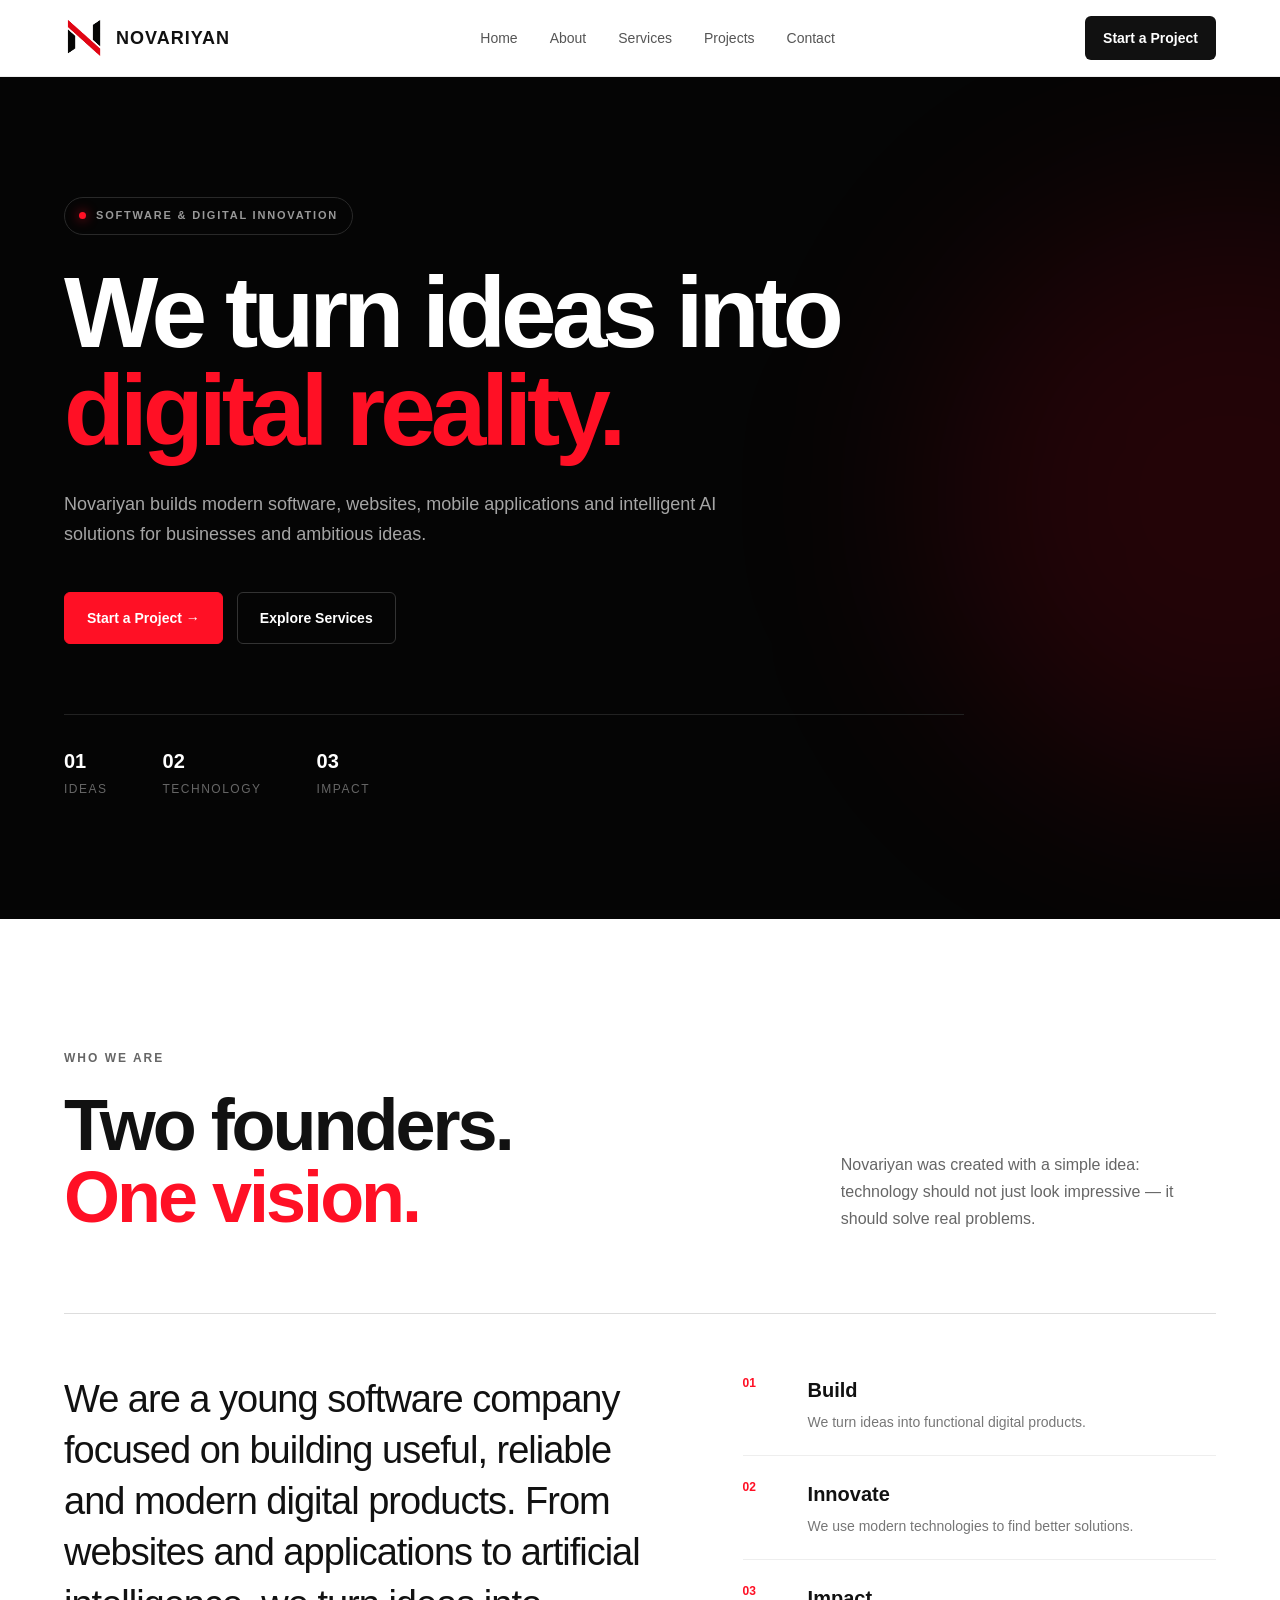
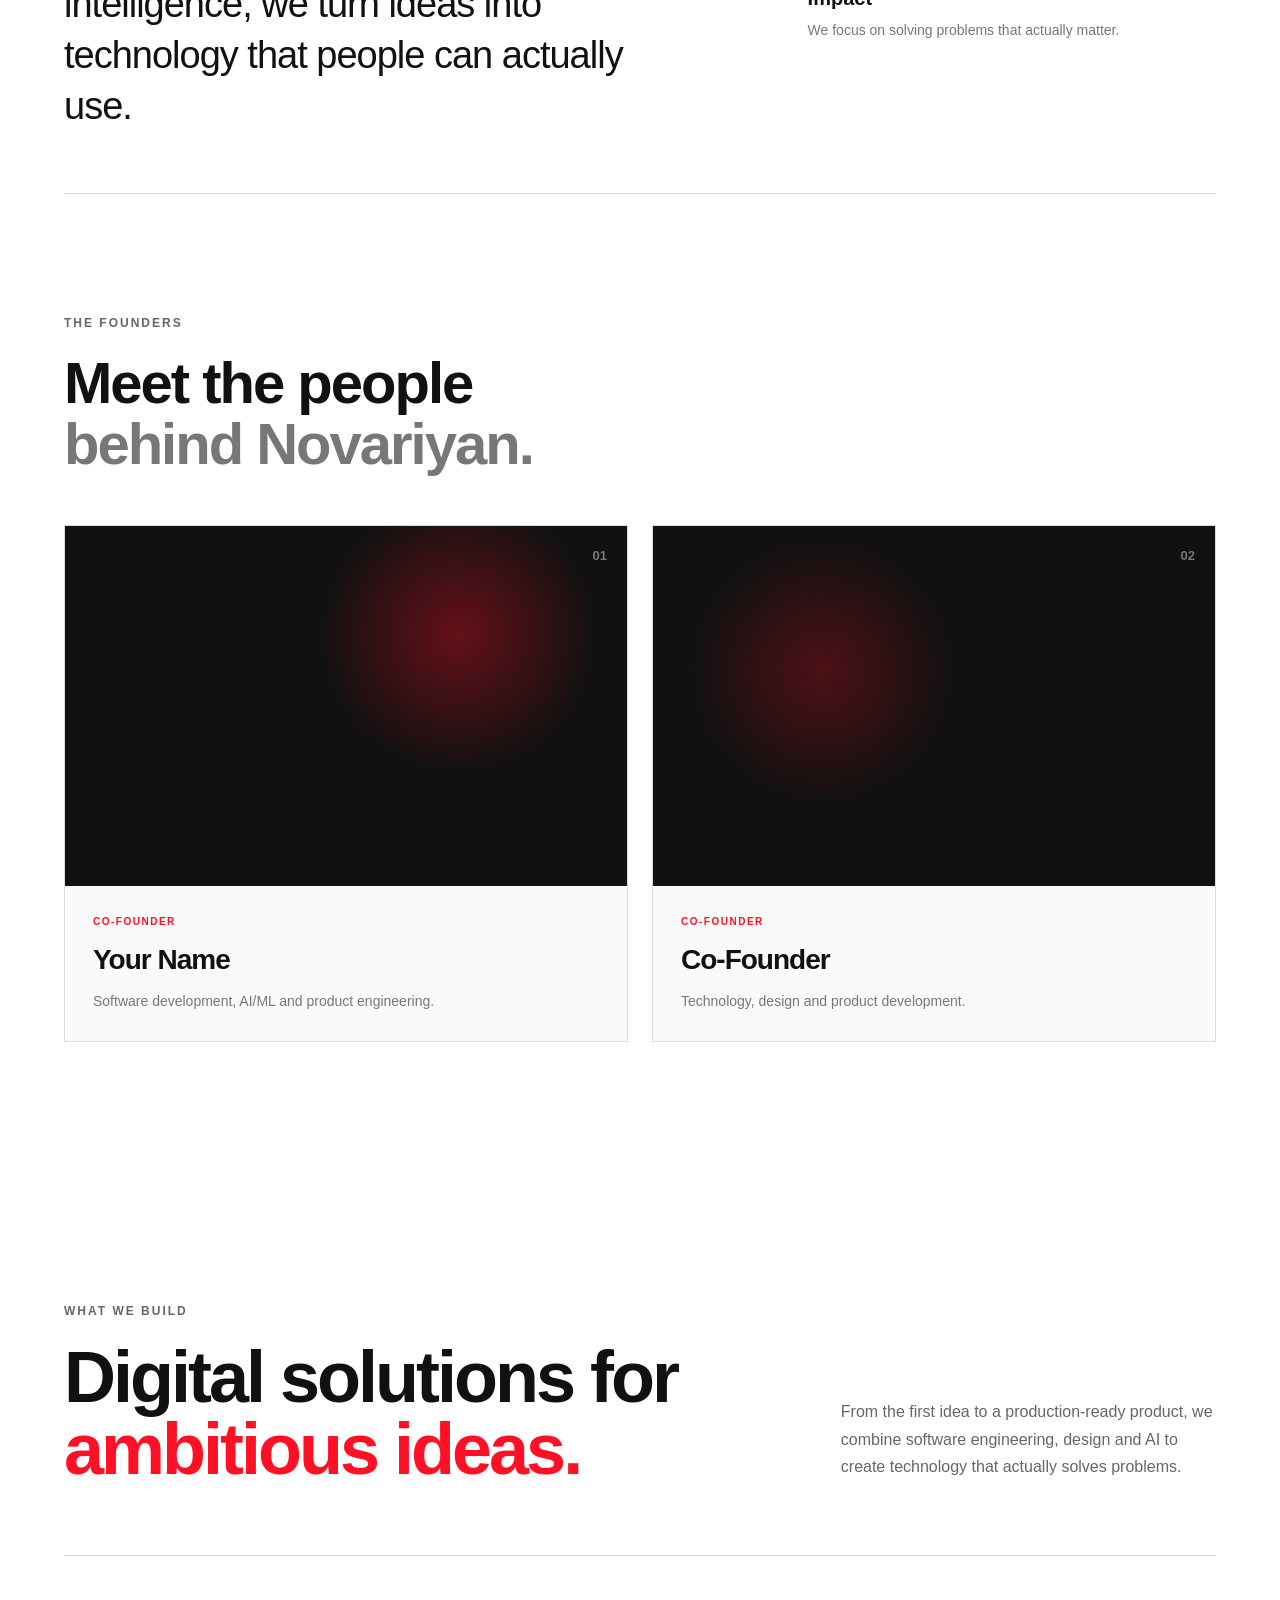
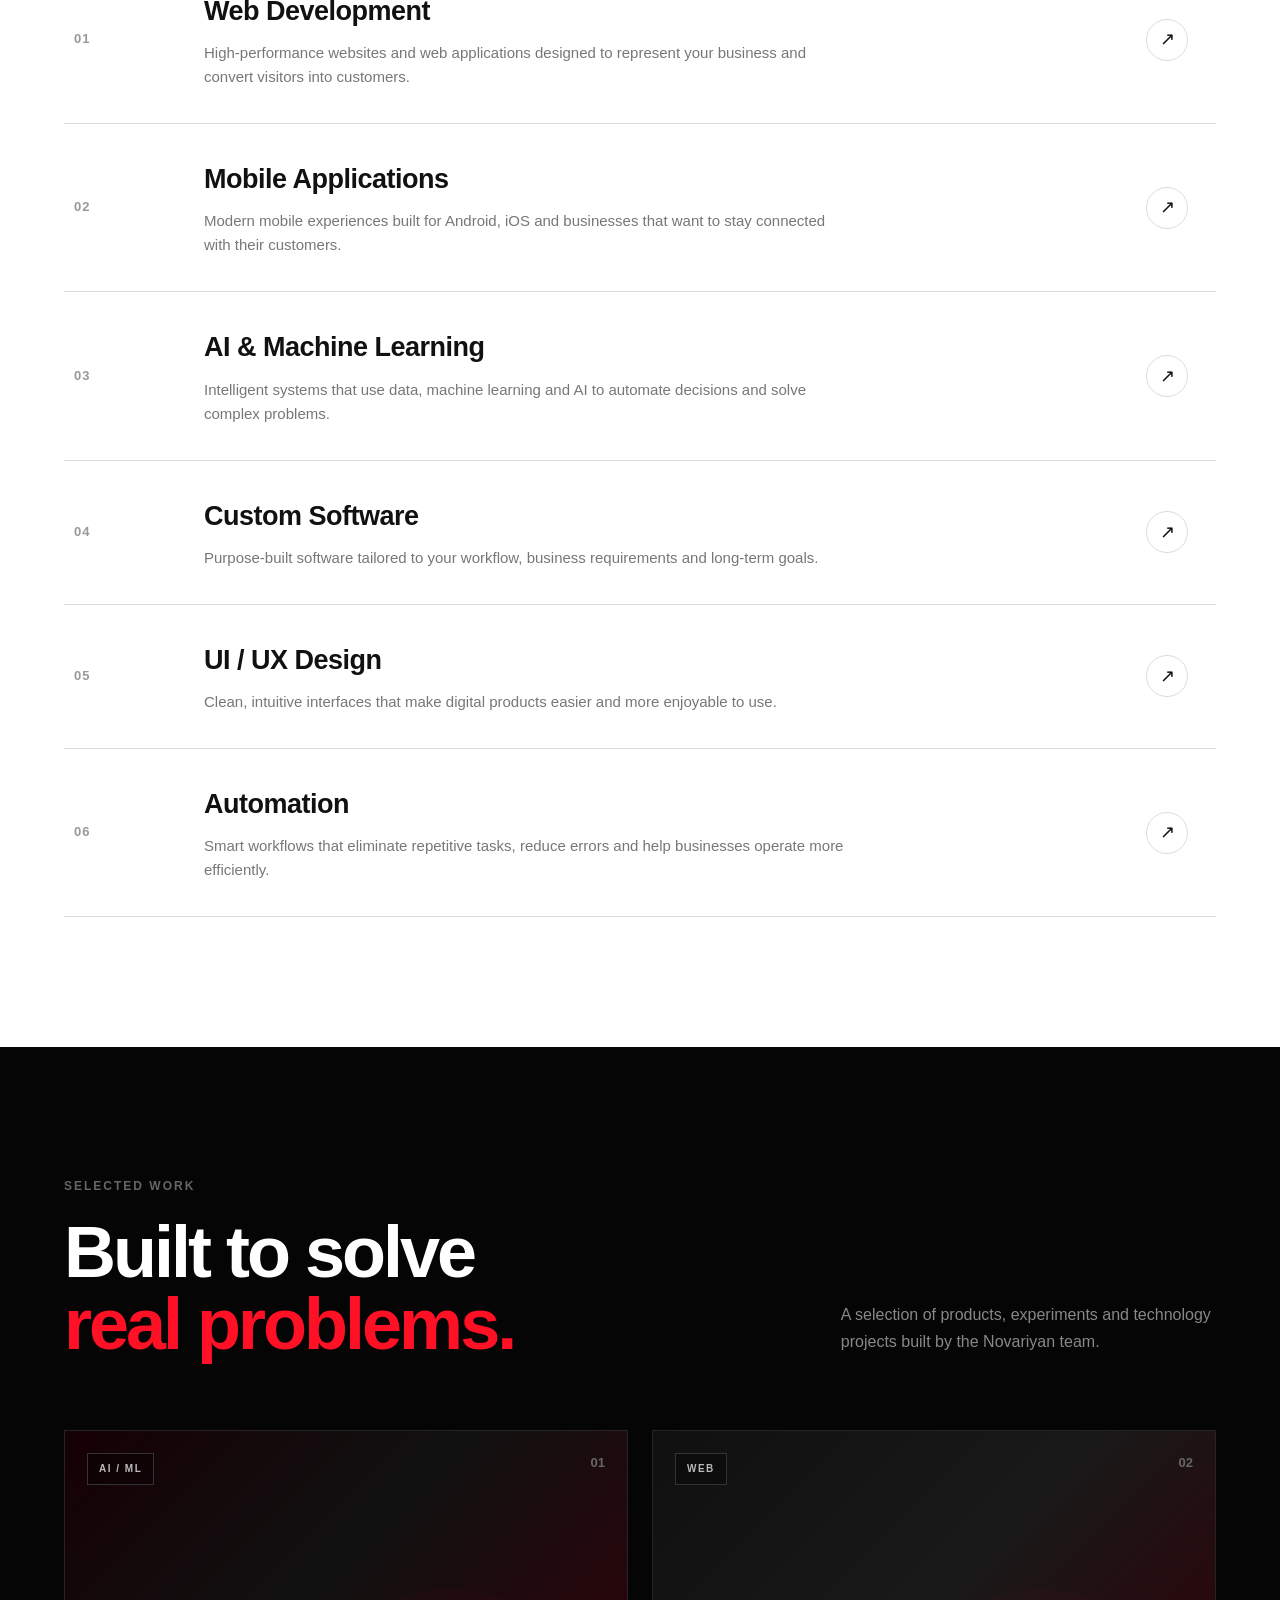
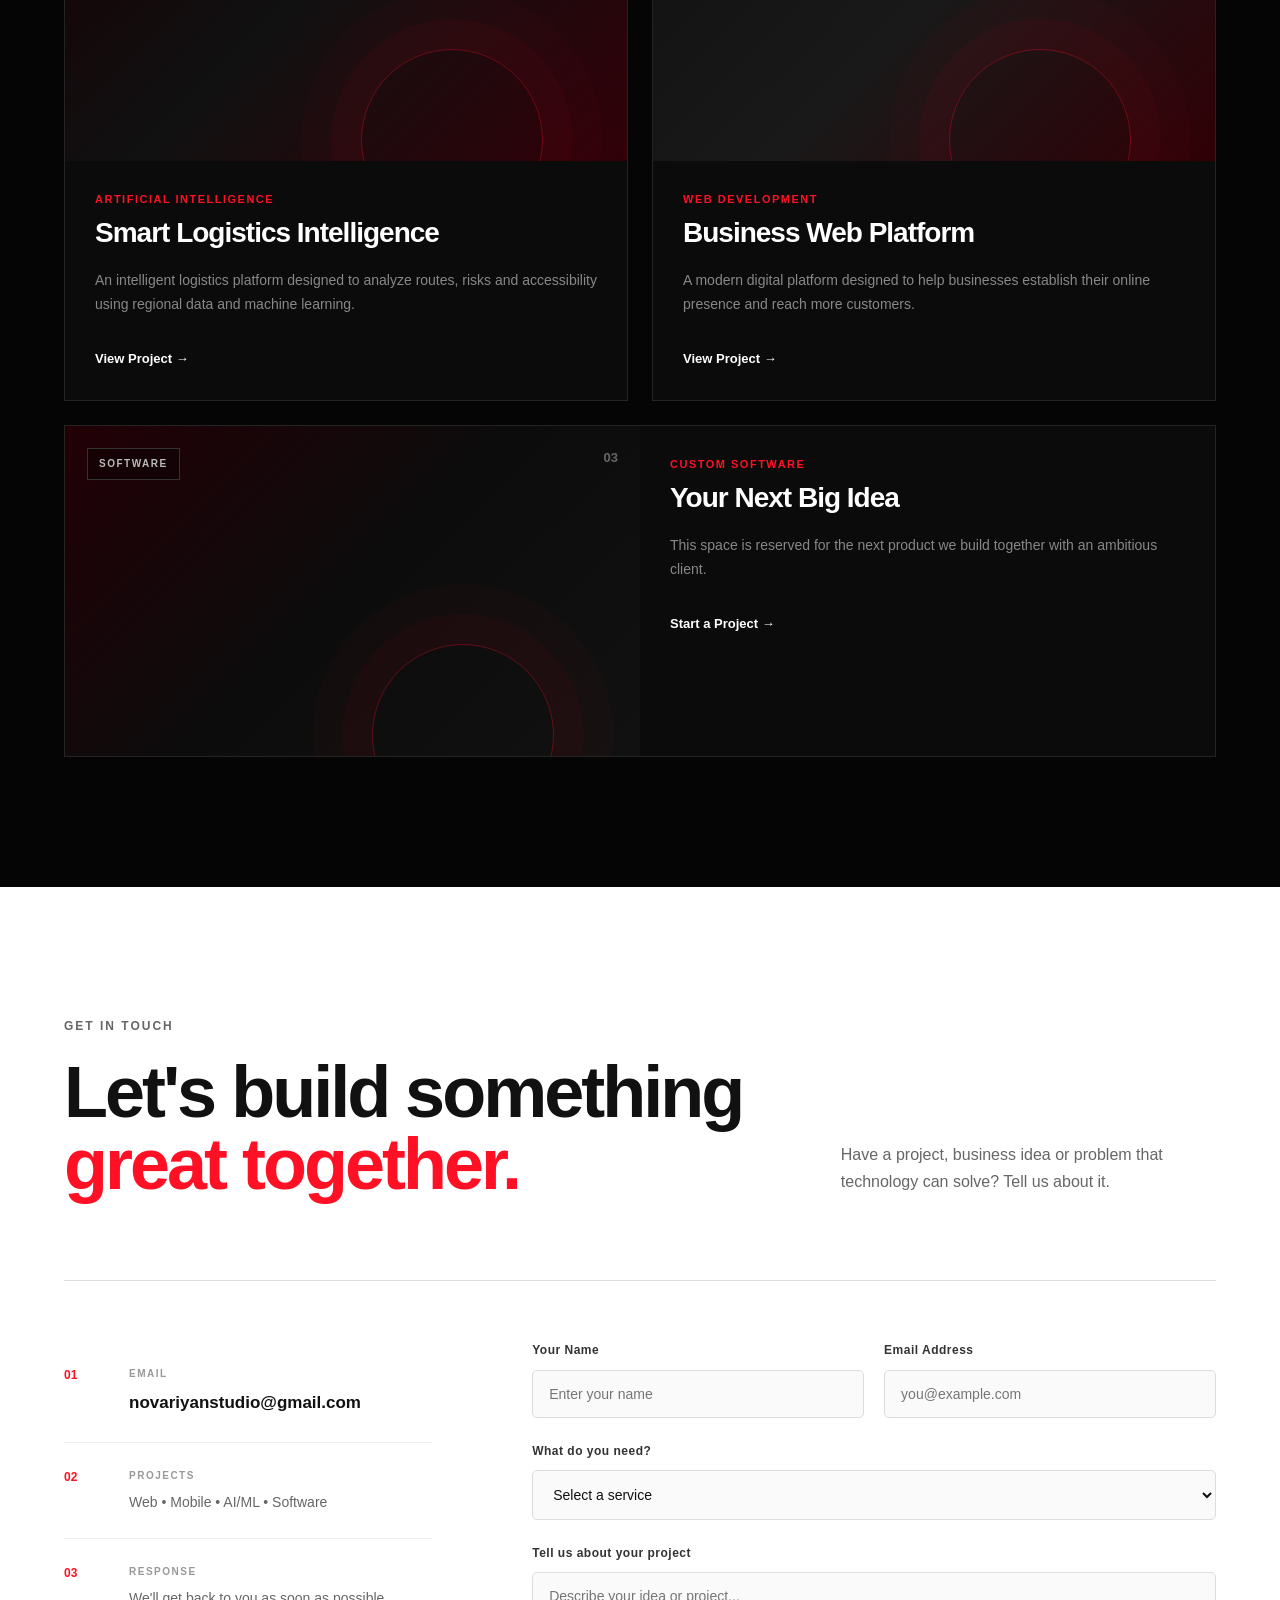
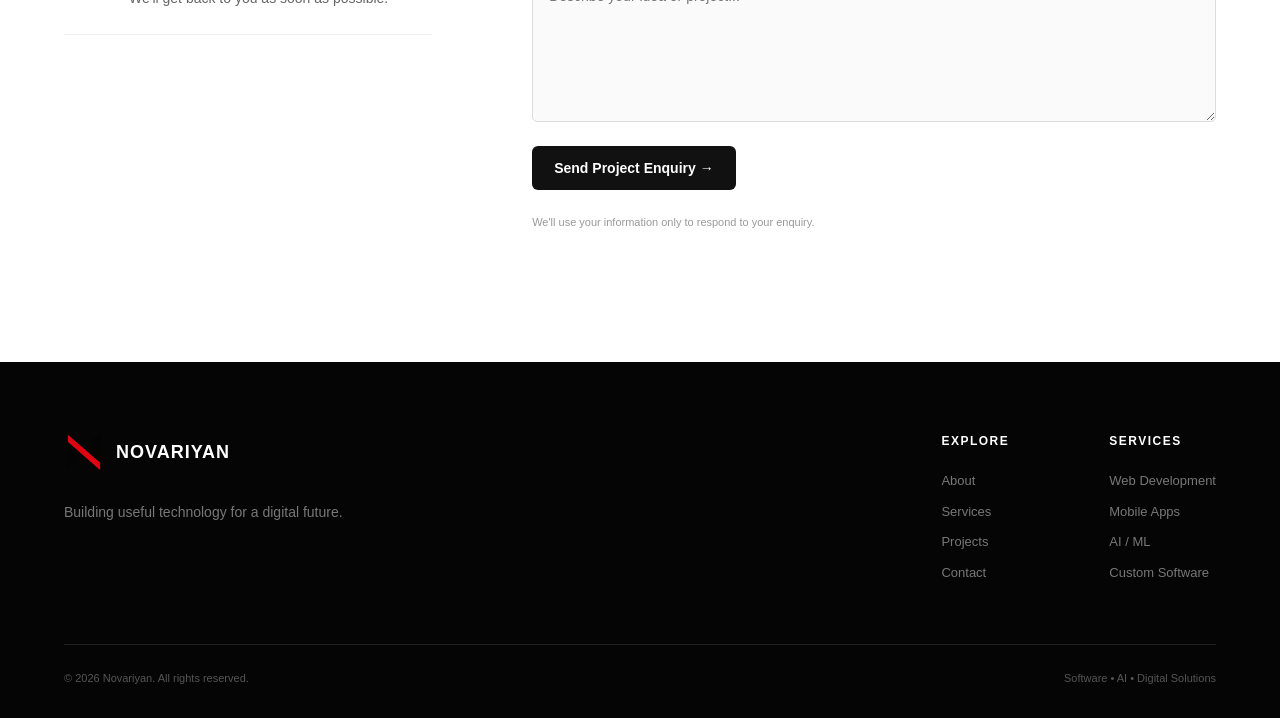
==== index.html @ c8a19efa "Initial Novariyan website" ====
<!DOCTYPE html>
<html lang="en">

<head>


    <meta charset="UTF-8">

    <meta
        name="viewport"
        content="width=device-width, initial-scale=1.0"
    >

    <title>
        Novariyan — Software, AI & Digital Solutions
    </title>

    <meta
        name="description"
        content="Novariyan builds modern websites, mobile applications, custom software and AI-powered solutions for businesses and ambitious ideas."
    >

    <meta
        name="keywords"
        content="Novariyan, software company, web development, mobile app development, AI, machine learning, custom software, digital solutions"
    >

    <meta
        name="author"
        content="Novariyan"
    >

    <meta
        name="robots"
        content="index, follow"
    >


    <!-- Theme -->

    <meta
        name="theme-color"
        content="#050505"
    >


    <!-- Favicon -->

    <link
        rel="icon"
        type="image/png"
        href="assets/images/favicon.png"
    >

    <link
        rel="apple-touch-icon"
        href="assets/images/favicon.png"
    >


    <!-- Open Graph / Social Sharing -->

    <meta
        property="og:type"
        content="website"
    >

    <meta
        property="og:title"
        content="Novariyan — Software, AI & Digital Solutions"
    >

    <meta
        property="og:description"
        content="We turn ideas into digital reality. Web, mobile, AI/ML and custom software solutions."
    >

    <meta
        property="og:image"
        content="assets/images/favicon.png"
    >


    <!-- Stylesheet -->

    <link
        rel="stylesheet"
        href="css/style.css"
    >

</head>



<body>

    <!-- ========================================
         NAVBAR
    ======================================== -->

    <header class="navbar">

        <div class="container navbar-container">

            <!-- Logo -->

            <a href="#home" class="logo">

                <img
                    src="assets/images/favicon.png"
                    alt="Novariyan Logo"
                >

                <span class="logo-text">
                    NOVARIYAN
                </span>

            </a>


            <!-- Desktop Navigation -->

            <nav class="nav-menu">

                <a href="#home">Home</a>

                <a href="#about">About</a>

                <a href="#services">Services</a>

                <a href="#projects">Projects</a>

                <a href="#contact">Contact</a>

            </nav>


            <!-- Desktop CTA -->

            <a
                href="#contact"
                class="nav-button"
            >
                Start a Project
            </a>


            <!-- Mobile Menu Button -->

            <button
                class="menu-toggle"
                id="menuToggle"
                type="button"
                aria-label="Open navigation menu"
                aria-expanded="false"
                aria-controls="mobileMenu"
            >

                <span></span>
                <span></span>
                <span></span>

            </button>

        </div>


        <!-- Mobile Navigation -->

        <div
            class="mobile-menu"
            id="mobileMenu"
        >

            <a href="#home">Home</a>

            <a href="#about">About</a>

            <a href="#services">Services</a>

            <a href="#projects">Projects</a>

            <a href="#contact">Contact</a>

        </div>

    </header>



    <!-- ========================================
         HERO
    ======================================== -->

    <section
        id="home"
        class="hero"
    >

        <div class="hero-glow"></div>


        <div class="container hero-container">

            <div class="hero-content">


                <!-- Badge -->

                <div class="hero-badge">

                    <span></span>

                    SOFTWARE & DIGITAL INNOVATION

                </div>


                <!-- Heading -->

                <h1>

                    We turn ideas into

                    <span>
                        digital reality.
                    </span>

                </h1>


                <!-- Description -->

                <p class="hero-description">

                    Novariyan builds modern software, websites,
                    mobile applications and intelligent AI solutions
                    for businesses and ambitious ideas.

                </p>


                <!-- Buttons -->

                <div class="hero-buttons">

                    <a
                        href="#contact"
                        class="button button-primary"
                    >
                        Start a Project →
                    </a>


                    <a
                        href="#services"
                        class="button button-secondary"
                    >
                        Explore Services
                    </a>

                </div>


                <!-- Stats -->

                <div class="hero-stats">

                    <div class="hero-stat">

                        <strong>01</strong>

                        <span>Ideas</span>

                    </div>


                    <div class="hero-stat">

                        <strong>02</strong>

                        <span>Technology</span>

                    </div>


                    <div class="hero-stat">

                        <strong>03</strong>

                        <span>Impact</span>

                    </div>

                </div>

            </div>

        </div>

    </section>



    <!-- ========================================
         ABOUT
    ======================================== -->

    <section
        id="about"
        class="about-section"
    >

        <div class="container">


            <!-- About Header -->

            <div class="about-header">

                <div>

                    <p class="section-label">
                        WHO WE ARE
                    </p>

                    <h2>

                        Two founders.

                        <span>
                            One vision.
                        </span>

                    </h2>

                </div>


                <p class="about-intro">

                    Novariyan was created with a simple idea:
                    technology should not just look impressive —
                    it should solve real problems.

                </p>

            </div>



            <!-- About Main -->

            <div class="about-main">


                <div class="about-statement">

                    <p>

                        We are a young software company focused
                        on building useful, reliable and modern
                        digital products.

                        From websites and applications to artificial
                        intelligence, we turn ideas into technology
                        that people can actually use.

                    </p>

                </div>



                <!-- Values -->

                <div class="about-values">


                    <div class="value">

                        <span>01</span>

                        <div>

                            <h3>
                                Build
                            </h3>

                            <p>
                                We turn ideas into functional
                                digital products.
                            </p>

                        </div>

                    </div>


                    <div class="value">

                        <span>02</span>

                        <div>

                            <h3>
                                Innovate
                            </h3>

                            <p>
                                We use modern technologies to find
                                better solutions.
                            </p>

                        </div>

                    </div>


                    <div class="value">

                        <span>03</span>

                        <div>

                            <h3>
                                Impact
                            </h3>

                            <p>
                                We focus on solving problems that
                                actually matter.
                            </p>

                        </div>

                    </div>

                </div>

            </div>



            <!-- Founders -->

            <div class="founders">

                <div class="founders-heading">

                    <p class="section-label">
                        THE FOUNDERS
                    </p>

                    <h3>

                        Meet the people

                        <span>
                            behind Novariyan.
                        </span>

                    </h3>

                </div>



                <div class="founder-grid">


                    <!-- Founder 01 -->

                    <article class="founder-card">

                        <div class="founder-photo founder-photo-one">

                            <span>
                                01
                            </span>

                        </div>


                        <div class="founder-info">

                            <p class="founder-role">
                                CO-FOUNDER
                            </p>

                            <h3>
                                Your Name
                            </h3>

                            <p>
                                Software development, AI/ML
                                and product engineering.
                            </p>

                        </div>

                    </article>



                    <!-- Founder 02 -->

                    <article class="founder-card">

                        <div class="founder-photo founder-photo-two">

                            <span>
                                02
                            </span>

                        </div>


                        <div class="founder-info">

                            <p class="founder-role">
                                CO-FOUNDER
                            </p>

                            <h3>
                                Co-Founder
                            </h3>

                            <p>
                                Technology, design and product
                                development.
                            </p>

                        </div>

                    </article>

                </div>

            </div>

        </div>

    </section>



    <!-- ========================================
         SERVICES
    ======================================== -->

    <section
        id="services"
        class="services-section"
    >

        <div class="container">


            <div class="services-header">

                <div>

                    <p class="section-label">
                        WHAT WE BUILD
                    </p>

                    <h2>

                        Digital solutions for

                        <span>
                            ambitious ideas.
                        </span>

                    </h2>

                </div>


                <p class="services-intro">

                    From the first idea to a production-ready
                    product, we combine software engineering,
                    design and AI to create technology that
                    actually solves problems.

                </p>

            </div>



            <div class="services-list">


                <article class="service-item">

                    <span class="service-number">
                        01
                    </span>

                    <div class="service-info">

                        <h3>
                            Web Development
                        </h3>

                        <p>
                            High-performance websites and web
                            applications designed to represent
                            your business and convert visitors
                            into customers.
                        </p>

                    </div>

                    <span class="service-arrow">
                        ↗
                    </span>

                </article>



                <article class="service-item">

                    <span class="service-number">
                        02
                    </span>

                    <div class="service-info">

                        <h3>
                            Mobile Applications
                        </h3>

                        <p>
                            Modern mobile experiences built for
                            Android, iOS and businesses that want
                            to stay connected with their customers.
                        </p>

                    </div>

                    <span class="service-arrow">
                        ↗
                    </span>

                </article>



                <article class="service-item">

                    <span class="service-number">
                        03
                    </span>

                    <div class="service-info">

                        <h3>
                            AI & Machine Learning
                        </h3>

                        <p>
                            Intelligent systems that use data,
                            machine learning and AI to automate
                            decisions and solve complex problems.
                        </p>

                    </div>

                    <span class="service-arrow">
                        ↗
                    </span>

                </article>



                <article class="service-item">

                    <span class="service-number">
                        04
                    </span>

                    <div class="service-info">

                        <h3>
                            Custom Software
                        </h3>

                        <p>
                            Purpose-built software tailored to
                            your workflow, business requirements
                            and long-term goals.
                        </p>

                    </div>

                    <span class="service-arrow">
                        ↗
                    </span>

                </article>



                <article class="service-item">

                    <span class="service-number">
                        05
                    </span>

                    <div class="service-info">

                        <h3>
                            UI / UX Design
                        </h3>

                        <p>
                            Clean, intuitive interfaces that make
                            digital products easier and more
                            enjoyable to use.
                        </p>

                    </div>

                    <span class="service-arrow">
                        ↗
                    </span>

                </article>



                <article class="service-item">

                    <span class="service-number">
                        06
                    </span>

                    <div class="service-info">

                        <h3>
                            Automation
                        </h3>

                        <p>
                            Smart workflows that eliminate
                            repetitive tasks, reduce errors and
                            help businesses operate more efficiently.
                        </p>

                    </div>

                    <span class="service-arrow">
                        ↗
                    </span>

                </article>

            </div>

        </div>

    </section>



    <!-- ========================================
         PROJECTS
    ======================================== -->

    <section
        id="projects"
        class="projects-section"
    >

        <div class="container">


            <div class="projects-header">

                <div>

                    <p class="section-label">
                        SELECTED WORK
                    </p>

                    <h2>

                        Built to solve

                        <span>
                            real problems.
                        </span>

                    </h2>

                </div>


                <p>

                    A selection of products, experiments and
                    technology projects built by the Novariyan team.

                </p>

            </div>



            <div class="projects-grid">


                <!-- Project 01 -->

                <article class="project-card">

                    <div class="project-visual project-one">

                        <span class="project-tag">
                            AI / ML
                        </span>

                        <span class="project-number">
                            01
                        </span>

                    </div>


                    <div class="project-content">

                        <div>

                            <p class="project-category">
                                Artificial Intelligence
                            </p>

                            <h3>
                                Smart Logistics Intelligence
                            </h3>

                        </div>


                        <p class="project-description">

                            An intelligent logistics platform designed
                            to analyze routes, risks and accessibility
                            using regional data and machine learning.

                        </p>


                        <a
                            href="#contact"
                            class="project-link"
                        >
                            View Project →
                        </a>

                    </div>

                </article>



                <!-- Project 02 -->

                <article class="project-card">

                    <div class="project-visual project-two">

                        <span class="project-tag">
                            WEB
                        </span>

                        <span class="project-number">
                            02
                        </span>

                    </div>


                    <div class="project-content">

                        <div>

                            <p class="project-category">
                                Web Development
                            </p>

                            <h3>
                                Business Web Platform
                            </h3>

                        </div>


                        <p class="project-description">

                            A modern digital platform designed to help
                            businesses establish their online presence
                            and reach more customers.

                        </p>


                        <a
                            href="#contact"
                            class="project-link"
                        >
                            View Project →
                        </a>

                    </div>

                </article>



                <!-- Project 03 -->

                <article class="project-card">

                    <div class="project-visual project-three">

                        <span class="project-tag">
                            SOFTWARE
                        </span>

                        <span class="project-number">
                            03
                        </span>

                    </div>


                    <div class="project-content">

                        <div>

                            <p class="project-category">
                                Custom Software
                            </p>

                            <h3>
                                Your Next Big Idea
                            </h3>

                        </div>


                        <p class="project-description">

                            This space is reserved for the next
                            product we build together with an
                            ambitious client.

                        </p>


                        <a
                            href="#contact"
                            class="project-link"
                        >
                            Start a Project →
                        </a>

                    </div>

                </article>

            </div>

        </div>

    </section>



    <!-- ========================================
         CONTACT
    ======================================== -->

    <section
        id="contact"
        class="contact-section"
    >

        <div class="container">


            <div class="contact-header">

                <div>

                    <p class="section-label">
                        GET IN TOUCH
                    </p>

                    <h2>

                        Let's build something

                        <span>
                            great together.
                        </span>

                    </h2>

                </div>


                <p>

                    Have a project, business idea or problem
                    that technology can solve? Tell us about it.

                </p>

            </div>



            <div class="contact-grid">


                <!-- Contact Information -->

                <div class="contact-info">


                    <div class="contact-item">

                        <span class="contact-number">
                            01
                        </span>

                        <div>

                            <p class="contact-label">
                                EMAIL
                            </p>

                            <a href="mailto:novariyanstudio@gmail.com">
                                novariyanstudio@gmail.com
                            </a>

                        </div>

                    </div>



                    <div class="contact-item">

                        <span class="contact-number">
                            02
                        </span>

                        <div>

                            <p class="contact-label">
                                PROJECTS
                            </p>

                            <p>
                                Web • Mobile • AI/ML • Software
                            </p>

                        </div>

                    </div>



                    <div class="contact-item">

                        <span class="contact-number">
                            03
                        </span>

                        <div>

                            <p class="contact-label">
                                RESPONSE
                            </p>

                            <p>
                                We'll get back to you as soon as possible.
                            </p>

                        </div>

                    </div>

                </div>



                <!-- Contact Form -->

                <form
                    class="contact-form"
                    id="contactForm"
                >


                    <div class="form-row">


                        <div class="form-group">

                            <label for="name">
                                Your Name
                            </label>

                            <input
                                type="text"
                                id="name"
                                name="name"
                                placeholder="Enter your name"
                                autocomplete="name"
                                required
                            >

                        </div>



                        <div class="form-group">

                            <label for="email">
                                Email Address
                            </label>

                            <input
                                type="email"
                                id="email"
                                name="email"
                                placeholder="you@example.com"
                                autocomplete="email"
                                required
                            >

                        </div>

                    </div>



                    <div class="form-group">

                        <label for="service">
                            What do you need?
                        </label>

                        <select
                            id="service"
                            name="service"
                        >

                            <option value="">
                                Select a service
                            </option>

                            <option value="web">
                                Web Development
                            </option>

                            <option value="mobile">
                                Mobile Application
                            </option>

                            <option value="ai">
                                AI / Machine Learning
                            </option>

                            <option value="software">
                                Custom Software
                            </option>

                            <option value="design">
                                UI / UX Design
                            </option>

                            <option value="automation">
                                Automation
                            </option>

                            <option value="other">
                                Other
                            </option>

                        </select>

                    </div>



                    <div class="form-group">

                        <label for="message">
                            Tell us about your project
                        </label>

                        <textarea
                            id="message"
                            name="message"
                            rows="6"
                            placeholder="Describe your idea or project..."
                            required
                        ></textarea>

                    </div>



                    <button
                        type="submit"
                        class="button button-primary"
                    >
                        Send Project Enquiry →
                    </button>


                    <p class="form-note">

                        We'll use your information only to respond
                        to your enquiry.

                    </p>

                </form>

            </div>

        </div>

    </section>



    <!-- ========================================
         FOOTER
    ======================================== -->

    <footer class="footer">

        <div class="container">


            <div class="footer-top">


                <!-- Footer Brand -->

                <div class="footer-brand">

                    <a
                        href="#home"
                        class="logo"
                    >

                        <img
                            src="assets/images/favicon.png"
                            alt="Novariyan Logo"
                        >

                        <span class="logo-text">
                            NOVARIYAN
                        </span>

                    </a>


                    <p>

                        Building useful technology for a
                        digital future.

                    </p>

                </div>



                <!-- Footer Links -->

                <div class="footer-links">


                    <div>

                        <h4>
                            Explore
                        </h4>

                        <a href="#about">
                            About
                        </a>

                        <a href="#services">
                            Services
                        </a>

                        <a href="#projects">
                            Projects
                        </a>

                        <a href="#contact">
                            Contact
                        </a>

                    </div>



                    <div>

                        <h4>
                            Services
                        </h4>

                        <a href="#services">
                            Web Development
                        </a>

                        <a href="#services">
                            Mobile Apps
                        </a>

                        <a href="#services">
                            AI / ML
                        </a>

                        <a href="#services">
                            Custom Software
                        </a>

                    </div>

                </div>

            </div>



            <!-- Footer Bottom -->

            <div class="footer-bottom">

                <p>
                    © 2026 Novariyan. All rights reserved.
                </p>

                <p>
                    Software • AI • Digital Solutions
                </p>

            </div>

        </div>

    </footer>



    <!-- JavaScript -->

    <script src="js/script.js"></script>

</body>

</html>
---- css/style.css ----
/* ========================================
   NOVARIYAN
   Global Styles
======================================== */

* {
    margin: 0;
    padding: 0;
    box-sizing: border-box;
}

html {
    scroll-behavior: smooth;
}

body {
    font-family: Arial, Helvetica, sans-serif;
    background: #ffffff;
    color: #111111;
    line-height: 1.6;
}

a {
    text-decoration: none;
    color: inherit;
}

button,
input,
select,
textarea {
    font-family: inherit;
}

.container {
    width: min(1200px, 90%);
    margin: 0 auto;
}


/* ========================================
   NAVBAR
======================================== */

.navbar {
    position: sticky;
    top: 0;
    z-index: 1000;

    background: rgba(255, 255, 255, 0.96);

    border-bottom: 1px solid #eeeeee;

    backdrop-filter: blur(12px);
}

.navbar-container {
    min-height: 76px;

    display: flex;
    align-items: center;
    justify-content: space-between;

    gap: 30px;
}

.logo {
    display: inline-flex;
    align-items: center;
    gap: 10px;

    flex-shrink: 0;

    font-weight: 700;
    letter-spacing: 1px;
}

.logo img {
    width: 42px;
    height: 42px;

    object-fit: contain;
    display: block;
}

.logo-text {
    font-size: 18px;
    font-weight: 700;
    letter-spacing: 1px;
}

.nav-menu {
    display: flex;
    align-items: center;

    gap: 32px;
}

.nav-menu a {
    position: relative;

    padding: 5px 0;

    color: #555555;

    font-size: 14px;

    transition: color 0.2s ease;
}

.nav-menu a::after {
    content: "";

    position: absolute;

    left: 0;
    bottom: 0;

    width: 0;
    height: 1px;

    background: #ff1025;

    transition: width 0.2s ease;
}

.nav-menu a:hover {
    color: #111111;
}

.nav-menu a:hover::after {
    width: 100%;
}

.nav-button {
    display: inline-flex;
    align-items: center;
    justify-content: center;

    padding: 11px 18px;

    background: #111111;
    color: #ffffff;

    border-radius: 6px;

    font-size: 14px;
    font-weight: 600;

    transition:
        background 0.2s ease,
        transform 0.2s ease;
}

.nav-button:hover {
    background: #ff1025;
    transform: translateY(-1px);
}

/* ========================================
   MOBILE MENU
======================================== */

.menu-toggle {
    display: none;

    width: 42px;
    height: 42px;

    padding: 9px;

    border: 1px solid #dddddd;
    border-radius: 6px;

    background: #ffffff;

    cursor: pointer;

    flex-direction: column;
    justify-content: center;
    align-items: center;

    gap: 5px;
}

.menu-toggle span {
    display: block;

    width: 20px;
    height: 2px;

    background: #111111;

    transition:
        transform 0.25s ease,
        opacity 0.25s ease;
}


/* Open button animation */

.menu-toggle.active span:nth-child(1) {
    transform: translateY(7px) rotate(45deg);
}

.menu-toggle.active span:nth-child(2) {
    opacity: 0;
}

.menu-toggle.active span:nth-child(3) {
    transform: translateY(-7px) rotate(-45deg);
}


/* Mobile menu */

.mobile-menu {
    display: none;

    padding: 10px 5% 25px;

    border-top: 1px solid #eeeeee;

    background: rgba(255, 255, 255, 0.98);
}

.mobile-menu a {
    display: block;

    padding: 15px 0;

    border-bottom: 1px solid #eeeeee;

    color: #333333;

    font-size: 15px;
    font-weight: 600;
}

.mobile-menu a:last-child {
    border-bottom: none;
}

.mobile-menu a:hover {
    color: #ff1025;
}


/* ========================================
   MOBILE MENU RESPONSIVE
======================================== */

@media (max-width: 600px) {

    .menu-toggle {
        display: flex;
    }

    .mobile-menu.active {
        display: block;
    }

}
/* ========================================
   HERO
======================================== */

.hero {
    position: relative;

    min-height: calc(100vh - 76px);

    display: flex;
    align-items: center;

    overflow: hidden;

    background: #050505;
    color: #ffffff;
}

.hero-container {
    position: relative;
    z-index: 2;

    padding: 120px 0;
}

.hero-content {
    max-width: 900px;
}


/* Red glow */

.hero-glow {
    position: absolute;

    width: 600px;
    height: 600px;

    right: -250px;
    top: 50%;

    transform: translateY(-50%);

    background: rgba(255, 0, 30, 0.12);

    border-radius: 50%;

    filter: blur(100px);

    pointer-events: none;
}


/* Hero badge */

.hero-badge {
    display: inline-flex;
    align-items: center;
    gap: 10px;

    margin-bottom: 28px;

    padding: 9px 14px;

    border: 1px solid #292929;
    border-radius: 100px;

    color: #999999;

    font-size: 11px;
    font-weight: 700;

    letter-spacing: 1.8px;
}

.hero-badge span {
    width: 7px;
    height: 7px;

    flex-shrink: 0;

    background: #ff1025;

    border-radius: 50%;

    box-shadow: 0 0 12px rgba(255, 16, 37, 0.8);
}


/* Hero heading */

.hero h1 {
    max-width: 950px;

    margin-bottom: 30px;

    font-size: clamp(52px, 8vw, 100px);

    line-height: 0.98;

    letter-spacing: -5px;
}

.hero h1 span {
    display: block;

    color: #ff1025;
}


/* Hero description */

.hero-description {
    max-width: 680px;

    margin-bottom: 42px;

    color: #a5a5a5;

    font-size: 18px;

    line-height: 1.7;
}


/* ========================================
   BUTTONS
======================================== */

.button {
    display: inline-flex;
    align-items: center;
    justify-content: center;

    padding: 14px 22px;

    border: 1px solid transparent;
    border-radius: 6px;

    font-size: 14px;
    font-weight: 600;

    cursor: pointer;

    transition:
        background 0.2s ease,
        border-color 0.2s ease,
        color 0.2s ease,
        transform 0.2s ease;
}

.button:hover {
    transform: translateY(-2px);
}

.button-primary {
    background: #111111;
    color: #ffffff;
}

.button-primary:hover {
    background: #333333;
}

.button-secondary {
    border-color: #cccccc;
    background: transparent;
    color: #111111;
}

.button-secondary:hover {
    background: #eeeeee;
}


/* Hero buttons */

.hero-buttons {
    display: flex;
    gap: 14px;
    flex-wrap: wrap;

    margin-bottom: 70px;
}

.hero .button-primary {
    background: #ff1025;

    border-color: #ff1025;

    color: #ffffff;
}

.hero .button-primary:hover {
    background: #d90018;

    border-color: #d90018;
}

.hero .button-secondary {
    border-color: #333333;

    color: #ffffff;
}

.hero .button-secondary:hover {
    background: #151515;

    border-color: #444444;
}


/* Hero stats */

.hero-stats {
    display: flex;

    gap: 55px;

    padding-top: 30px;

    border-top: 1px solid #222222;
}

.hero-stat {
    display: flex;
    flex-direction: column;

    gap: 3px;
}

.hero-stat strong {
    color: #ffffff;

    font-size: 20px;
}

.hero-stat span {
    color: #666666;

    font-size: 12px;

    text-transform: uppercase;

    letter-spacing: 1.5px;
}


/* ========================================
   COMMON SECTION
======================================== */

.section {
    padding: 120px 0;
}

.section-label {
    margin-bottom: 20px;

    color: #666666;

    font-size: 12px;
    font-weight: 700;

    letter-spacing: 2px;
}


/* ========================================
   ABOUT
======================================== */

.about-section {
    padding: 130px 0;

    background: #ffffff;
    color: #111111;
}

.about-header {
    display: grid;

    grid-template-columns: 1.3fr 0.7fr;

    gap: 80px;

    align-items: end;

    margin-bottom: 80px;
}

.about-header h2 {
    max-width: 700px;

    margin: 0;

    font-size: clamp(42px, 6vw, 72px);

    line-height: 1;

    letter-spacing: -3px;
}

.about-header h2 span {
    display: block;

    color: #ff1025;
}

.about-intro {
    max-width: 420px;

    color: #666666;

    font-size: 16px;

    line-height: 1.7;
}


/* About main */

.about-main {
    display: grid;

    grid-template-columns: 1.1fr 0.9fr;

    gap: 100px;

    padding: 60px 0;

    border-top: 1px solid #dddddd;
    border-bottom: 1px solid #dddddd;
}

.about-statement p {
    max-width: 720px;

    font-size: clamp(24px, 3vw, 38px);

    line-height: 1.35;

    letter-spacing: -1px;
}


/* Values */

.about-values {
    display: flex;
    flex-direction: column;
}

.value {
    display: grid;

    grid-template-columns: 45px 1fr;

    gap: 20px;

    padding: 22px 0;

    border-bottom: 1px solid #eeeeee;
}

.value:first-child {
    padding-top: 0;
}

.value:last-child {
    border-bottom: none;
}

.value > span {
    color: #ff1025;

    font-size: 12px;
    font-weight: 700;
}

.value h3 {
    margin-bottom: 5px;

    font-size: 20px;
}

.value p {
    color: #777777;

    font-size: 14px;

    line-height: 1.6;
}


/* ========================================
   FOUNDERS
======================================== */

.founders {
    margin-top: 120px;
}

.founders-heading {
    margin-bottom: 50px;
}

.founders-heading h3 {
    max-width: 600px;

    font-size: clamp(34px, 5vw, 58px);

    line-height: 1.05;

    letter-spacing: -2px;
}

.founders-heading h3 span {
    color: #777777;
}


/* Founder grid */

.founder-grid {
    display: grid;

    grid-template-columns: repeat(2, 1fr);

    gap: 24px;
}

.founder-card {
    overflow: hidden;

    border: 1px solid #dddddd;

    background: #fafafa;

    transition:
        transform 0.3s ease,
        border-color 0.3s ease;
}

.founder-card:hover {
    transform: translateY(-5px);

    border-color: #bbbbbb;
}


/* Founder image */

.founder-photo {
    position: relative;

    height: 360px;

    display: flex;

    align-items: flex-start;
    justify-content: flex-end;

    padding: 20px;

    overflow: hidden;

    background: #111111;
}

.founder-photo span {
    position: relative;
    z-index: 2;

    color: #777777;

    font-size: 13px;
    font-weight: 700;
}

.founder-photo-one {
    background:
        radial-gradient(
            circle at 70% 30%,
            rgba(255, 16, 37, 0.35),
            transparent 30%
        ),
        #111111;
}

.founder-photo-two {
    background:
        radial-gradient(
            circle at 30% 40%,
            rgba(255, 16, 37, 0.25),
            transparent 30%
        ),
        #111111;
}


/* Founder info */

.founder-info {
    padding: 28px;
}

.founder-role {
    margin-bottom: 8px;

    color: #ff1025;

    font-size: 10px;
    font-weight: 700;

    letter-spacing: 1.5px;
}

.founder-info h3 {
    margin-bottom: 8px;

    font-size: 28px;

    letter-spacing: -1px;
}

.founder-info > p:last-child {
    max-width: 400px;

    color: #777777;

    font-size: 14px;
}


/* ========================================
   SERVICES
======================================== */

.services-section {
    padding: 130px 0;

    background: #ffffff;
    color: #111111;
}

.services-header {
    display: grid;

    grid-template-columns: 1.3fr 0.7fr;

    gap: 80px;

    align-items: end;

    margin-bottom: 70px;
}

.services-header h2 {
    max-width: 700px;

    margin: 0;

    font-size: clamp(42px, 6vw, 72px);

    line-height: 1;

    letter-spacing: -3px;
}

.services-header h2 span {
    display: block;

    color: #ff1025;
}

.services-intro {
    max-width: 420px;

    margin-bottom: 5px;

    color: #666666;

    font-size: 16px;

    line-height: 1.7;
}


/* Service list */

.services-list {
    border-top: 1px solid #dddddd;
}

.service-item {
    display: grid;

    grid-template-columns: 100px 1fr 60px;

    align-items: center;

    gap: 30px;

    padding: 34px 10px;

    border-bottom: 1px solid #dddddd;

    transition:
        background 0.25s ease,
        padding 0.25s ease;
}

.service-item:hover {
    padding-left: 25px;
    padding-right: 25px;

    background: #fafafa;
}

.service-number {
    color: #999999;

    font-size: 13px;
    font-weight: 700;

    letter-spacing: 1px;
}

.service-info h3 {
    margin-bottom: 8px;

    font-size: 27px;

    letter-spacing: -0.5px;

    transition: color 0.25s ease;
}

.service-item:hover .service-info h3 {
    color: #ff1025;
}

.service-info p {
    max-width: 650px;

    color: #777777;

    font-size: 15px;

    line-height: 1.6;
}

.service-arrow {
    display: flex;

    align-items: center;
    justify-content: center;

    width: 42px;
    height: 42px;

    border: 1px solid #dddddd;

    border-radius: 50%;

    font-size: 18px;

    transition:
        background 0.25s ease,
        color 0.25s ease,
        border-color 0.25s ease;
}

.service-item:hover .service-arrow {
    background: #ff1025;

    border-color: #ff1025;

    color: #ffffff;
}


/* ========================================
   PROJECTS
======================================== */

.projects-section {
    padding: 130px 0;

    background: #050505;

    color: #ffffff;
}

.projects-header {
    display: grid;

    grid-template-columns: 1.3fr 0.7fr;

    gap: 80px;

    align-items: end;

    margin-bottom: 70px;
}

.projects-header h2 {
    max-width: 700px;

    margin: 0;

    font-size: clamp(42px, 6vw, 72px);

    line-height: 1;

    letter-spacing: -3px;
}

.projects-header h2 span {
    display: block;

    color: #ff1025;
}

.projects-header > p {
    max-width: 420px;

    margin-bottom: 5px;

    color: #888888;

    font-size: 16px;

    line-height: 1.7;
}


/* Project grid */

.projects-grid {
    display: grid;

    grid-template-columns: repeat(2, 1fr);

    gap: 24px;
}


/* Project card */

.project-card {
    overflow: hidden;

    border: 1px solid #242424;

    background: #0b0b0b;

    transition:
        transform 0.3s ease,
        border-color 0.3s ease;
}

.project-card:hover {
    transform: translateY(-6px);

    border-color: #444444;
}


/* Third project */

.project-card:last-child {
    grid-column: 1 / -1;

    display: grid;

    grid-template-columns: 1fr 1fr;
}


/* Project visual */

.project-visual {
    position: relative;

    height: 330px;

    overflow: hidden;

    display: flex;

    align-items: flex-start;
    justify-content: space-between;

    padding: 22px;

    background: #111111;
}

.project-one {
    background:
        linear-gradient(
            135deg,
            #160004 0%,
            #111111 45%,
            #310008 100%
        );
}

.project-two {
    background:
        linear-gradient(
            135deg,
            #101010 0%,
            #191919 50%,
            #300006 100%
        );
}

.project-three {
    background:
        linear-gradient(
            135deg,
            #220006 0%,
            #0c0c0c 50%,
            #111111 100%
        );
}

.project-visual::after {
    content: "";

    position: absolute;

    width: 180px;
    height: 180px;

    right: 15%;
    bottom: -70px;

    border: 1px solid rgba(255, 16, 37, 0.35);

    border-radius: 50%;

    box-shadow:
        0 0 0 30px rgba(255, 16, 37, 0.04),
        0 0 0 60px rgba(255, 16, 37, 0.025);
}


/* Project tag */

.project-tag {
    position: relative;
    z-index: 2;

    padding: 7px 11px;

    border: 1px solid #333333;

    background: rgba(0, 0, 0, 0.3);

    color: #bbbbbb;

    font-size: 10px;
    font-weight: 700;

    letter-spacing: 1.5px;
}


/* Project number */

.project-number {
    position: relative;
    z-index: 2;

    color: #666666;

    font-size: 13px;
    font-weight: 700;
}


/* Project content */

.project-content {
    padding: 30px;
}

.project-category {
    margin-bottom: 8px;

    color: #ff1025;

    font-size: 11px;
    font-weight: 700;

    letter-spacing: 1.5px;

    text-transform: uppercase;
}

.project-content h3 {
    margin-bottom: 20px;

    font-size: 28px;

    line-height: 1.15;

    letter-spacing: -1px;
}

.project-description {
    max-width: 550px;

    margin-bottom: 28px;

    color: #888888;

    font-size: 14px;

    line-height: 1.7;
}

.project-link {
    color: #ffffff;

    font-size: 13px;
    font-weight: 700;

    transition: color 0.2s ease;
}

.project-link:hover {
    color: #ff1025;
}


/* ========================================
   CONTACT
======================================== */

.contact-section {
    padding: 130px 0;

    background: #ffffff;
    color: #111111;
}

.contact-header {
    display: grid;

    grid-template-columns: 1.3fr 0.7fr;

    gap: 80px;

    align-items: end;

    margin-bottom: 80px;
}

.contact-header h2 {
    max-width: 750px;

    margin: 0;

    font-size: clamp(42px, 6vw, 72px);

    line-height: 1;

    letter-spacing: -3px;
}

.contact-header h2 span {
    display: block;

    color: #ff1025;
}

.contact-header > p {
    max-width: 420px;

    margin-bottom: 5px;

    color: #666666;

    font-size: 16px;

    line-height: 1.7;
}


/* Contact grid */

.contact-grid {
    display: grid;

    grid-template-columns: 0.7fr 1.3fr;

    gap: 100px;

    padding-top: 60px;

    border-top: 1px solid #dddddd;
}


/* Contact info */

.contact-info {
    display: flex;
    flex-direction: column;
}

.contact-item {
    display: grid;

    grid-template-columns: 45px 1fr;

    gap: 20px;

    padding: 25px 0;

    border-bottom: 1px solid #eeeeee;
}

.contact-number {
    color: #ff1025;

    font-size: 12px;
    font-weight: 700;
}

.contact-label {
    margin-bottom: 7px;

    color: #999999;

    font-size: 10px;
    font-weight: 700;

    letter-spacing: 1.5px;
}

.contact-item a {
    font-size: 17px;
    font-weight: 600;

    transition: color 0.2s ease;
}

.contact-item a:hover {
    color: #ff1025;
}

.contact-item p:last-child {
    color: #666666;

    font-size: 14px;
}


/* Contact form */

.contact-form {
    display: flex;
    flex-direction: column;

    gap: 24px;
}

.form-row {
    display: grid;

    grid-template-columns: 1fr 1fr;

    gap: 20px;
}

.form-group {
    display: flex;
    flex-direction: column;

    gap: 9px;
}

.form-group label {
    color: #333333;

    font-size: 12px;
    font-weight: 700;

    letter-spacing: 0.5px;
}

.form-group input,
.form-group select,
.form-group textarea {
    width: 100%;

    padding: 15px 16px;

    border: 1px solid #dddddd;

    border-radius: 5px;

    background: #fafafa;

    color: #111111;

    font-size: 14px;

    outline: none;

    transition:
        border-color 0.2s ease,
        background 0.2s ease;
}

.form-group textarea {
    resize: vertical;

    min-height: 150px;
}

.form-group input:focus,
.form-group select:focus,
.form-group textarea:focus {
    border-color: #ff1025;

    background: #ffffff;
}

.contact-form .button {
    width: fit-content;

    border: none;

    cursor: pointer;
}

.form-note {
    color: #999999;

    font-size: 11px;
}


/* ========================================
   FOOTER
======================================== */

.footer {
    padding: 70px 0 30px;

    background: #050505;

    color: #ffffff;
}

.footer-top {
    display: flex;

    justify-content: space-between;

    gap: 80px;

    padding-bottom: 60px;

    border-bottom: 1px solid #222222;
}

.footer-brand {
    max-width: 350px;
}

.footer-brand .logo img {
    width: 42px;
    height: 42px;
}

.footer-brand > p {
    margin-top: 20px;

    color: #777777;

    font-size: 14px;

    line-height: 1.7;
}


/* Footer links */

.footer-links {
    display: flex;

    gap: 100px;
}

.footer-links > div {
    display: flex;
    flex-direction: column;

    gap: 10px;
}

.footer-links h4 {
    margin-bottom: 10px;

    color: #ffffff;

    font-size: 12px;

    text-transform: uppercase;

    letter-spacing: 1.5px;
}

.footer-links a {
    color: #777777;

    font-size: 13px;

    transition: color 0.2s ease;
}

.footer-links a:hover {
    color: #ff1025;
}


/* Footer bottom */

.footer-bottom {
    display: flex;

    justify-content: space-between;

    gap: 30px;

    padding-top: 25px;
}

.footer-bottom p {
    color: #555555;

    font-size: 11px;
}


/* ========================================
   TABLET
======================================== */

@media (max-width: 900px) {

    .nav-menu {
        gap: 18px;
    }

    .nav-menu a {
        font-size: 13px;
    }

    .nav-button {
        padding: 10px 14px;
    }


    /* About */

    .about-header {
        grid-template-columns: 1fr;

        gap: 30px;
    }

    .about-main {
        grid-template-columns: 1fr;

        gap: 60px;
    }

    .founder-grid {
        grid-template-columns: 1fr;
    }


    /* Services */

    .services-header {
        grid-template-columns: 1fr;

        gap: 30px;
    }

    .service-item {
        grid-template-columns: 60px 1fr 45px;

        gap: 15px;
    }


    /* Projects */

    .projects-header {
        grid-template-columns: 1fr;

        gap: 30px;
    }

    .projects-grid {
        grid-template-columns: 1fr;
    }

    .project-card:last-child {
        grid-column: auto;

        display: block;
    }


    /* Contact */

    .contact-header {
        grid-template-columns: 1fr;

        gap: 30px;
    }

    .contact-grid {
        grid-template-columns: 1fr;

        gap: 60px;
    }


    /* Footer */

    .footer-top {
        flex-direction: column;

        gap: 50px;
    }

}


/* ========================================
   MOBILE
======================================== */

@media (max-width: 600px) {

    .container {
        width: min(92%, 1200px);
    }


    /* Navbar */

    .navbar-container {
        min-height: 68px;
    }

    .logo img {
        width: 38px;
        height: 38px;
    }

    .logo-text {
        font-size: 16px;
    }

    .nav-menu {
        display: none;
    }

    .nav-button {
        display: none;
    }


    /* Hero */

    .hero {
        min-height: auto;
    }

    .hero-container {
        padding: 90px 0;
    }

    .hero-badge {
        font-size: 9px;

        letter-spacing: 1.2px;
    }

    .hero h1 {
        font-size: clamp(48px, 15vw, 72px);

        letter-spacing: -3px;
    }

    .hero-description {
        font-size: 16px;
    }

    .hero-buttons {
        flex-direction: column;

        align-items: stretch;

        margin-bottom: 55px;
    }

    .hero-buttons .button {
        width: 100%;
    }

    .hero-stats {
        gap: 30px;
    }

    .hero-glow {
        width: 400px;
        height: 400px;

        right: -250px;
    }


    /* About */

    .about-section {
        padding: 90px 0;
    }

    .about-header h2 {
        letter-spacing: -2px;
    }

    .about-main {
        padding: 40px 0;
    }

    .about-statement p {
        font-size: 25px;
    }

    .founders {
        margin-top: 90px;
    }

    .founder-photo {
        height: 300px;
    }


    /* Services */

    .services-section {
        padding: 90px 0;
    }

    .services-header h2 {
        letter-spacing: -2px;
    }

    .service-item {
        grid-template-columns: 40px 1fr;

        gap: 12px;

        padding: 28px 5px;
    }

    .service-arrow {
        display: none;
    }

    .service-info h3 {
        font-size: 21px;
    }

    .service-info p {
        font-size: 14px;
    }


    /* Projects */

    .projects-section {
        padding: 90px 0;
    }

    .projects-header h2 {
        letter-spacing: -2px;
    }

    .project-visual {
        height: 250px;
    }

    .project-content {
        padding: 25px;
    }

    .project-content h3 {
        font-size: 23px;
    }


    /* Contact */

    .contact-section {
        padding: 90px 0;
    }

    .contact-header h2 {
        letter-spacing: -2px;
    }

    .form-row {
        grid-template-columns: 1fr;
    }


    /* Footer */

    .footer {
        padding-top: 55px;
    }

    .footer-top {
        flex-direction: column;

        gap: 50px;
    }

    .footer-links {
        flex-direction: column;

        gap: 35px;
    }

    .footer-bottom {
        flex-direction: column;

        gap: 8px;
    }

}
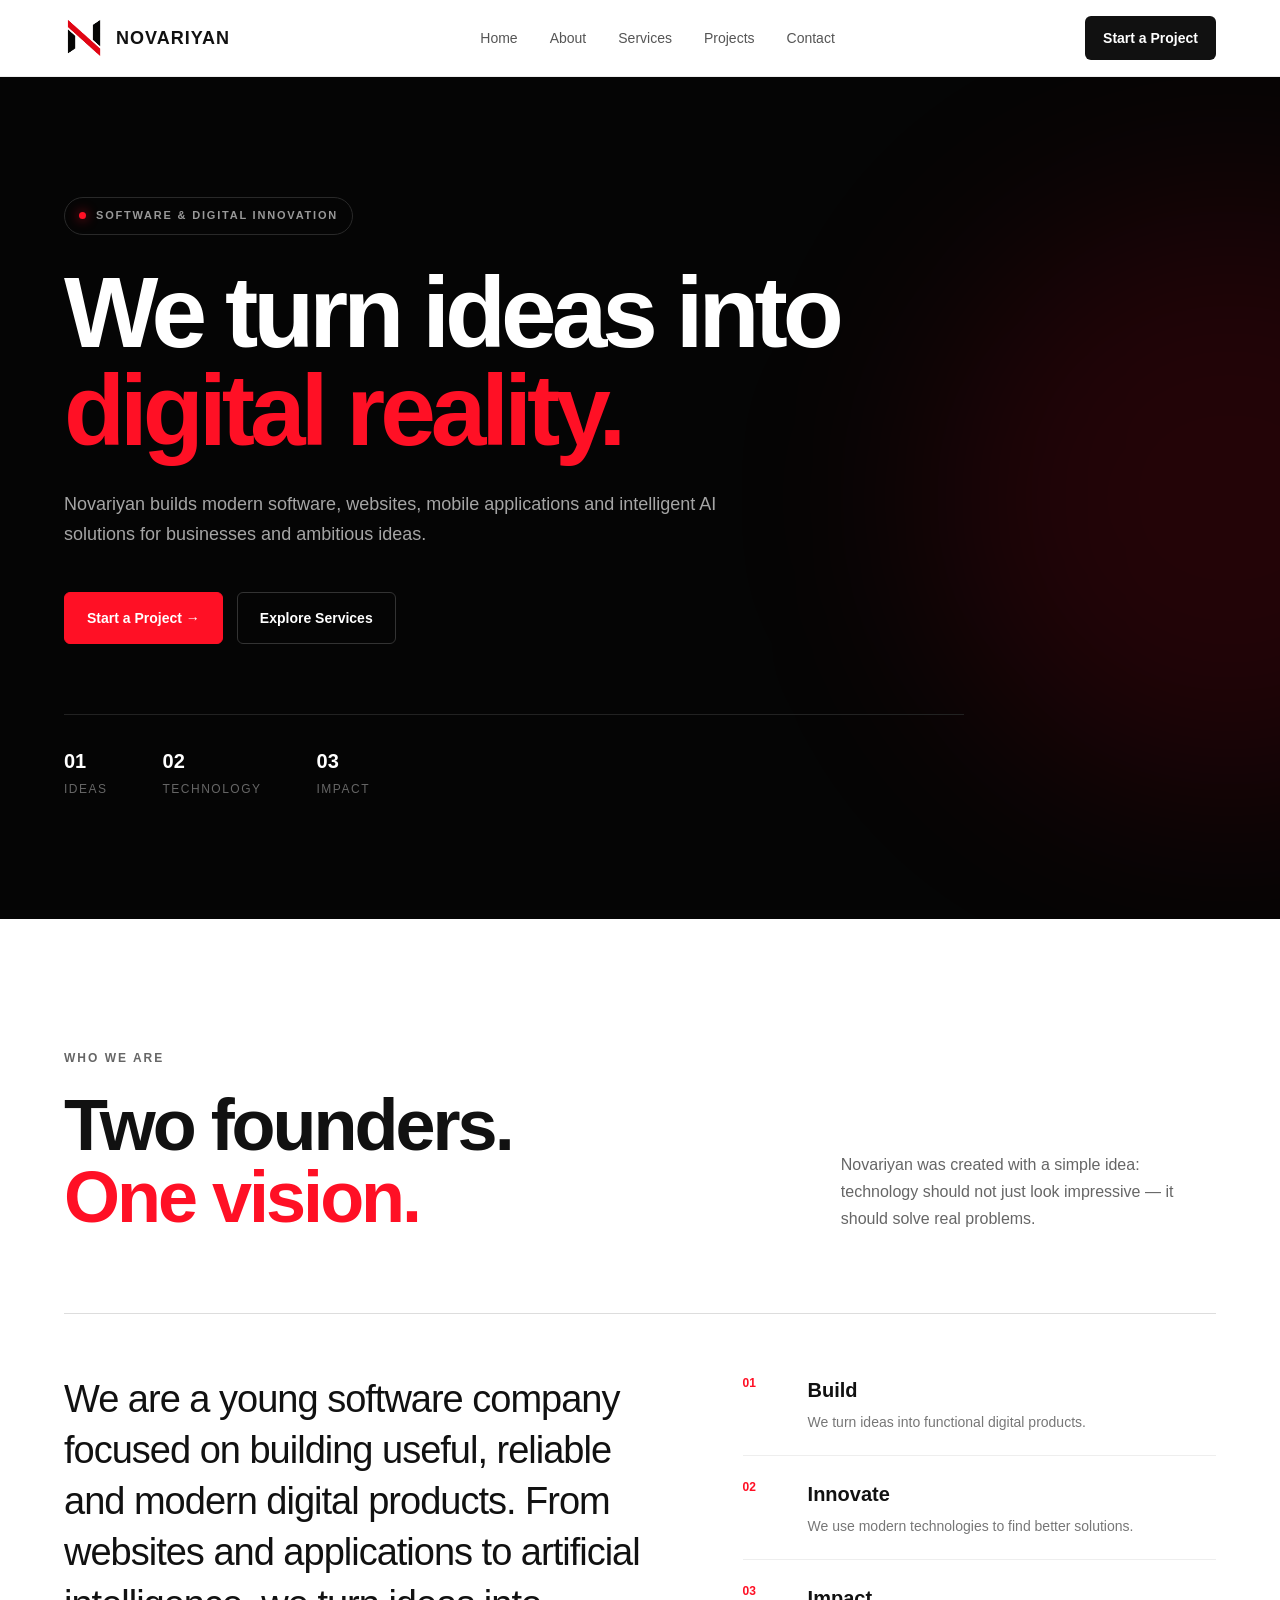
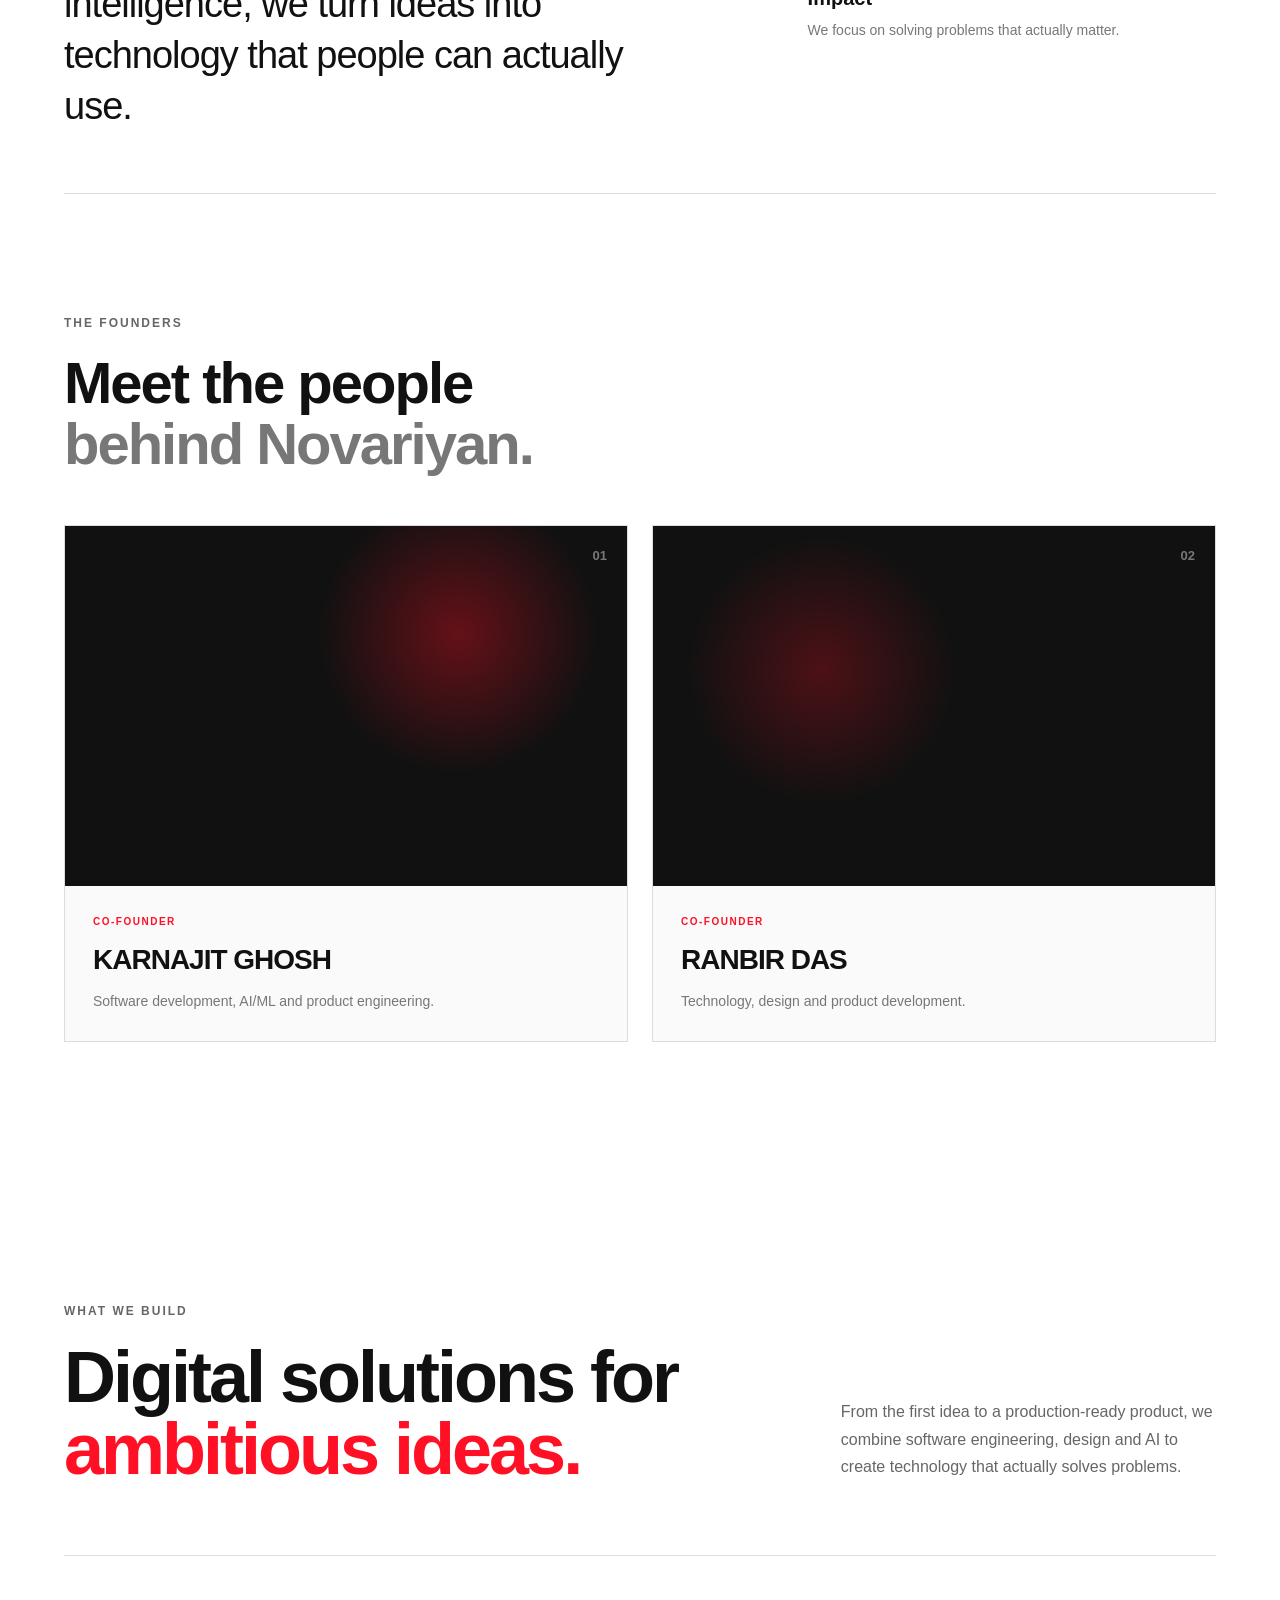
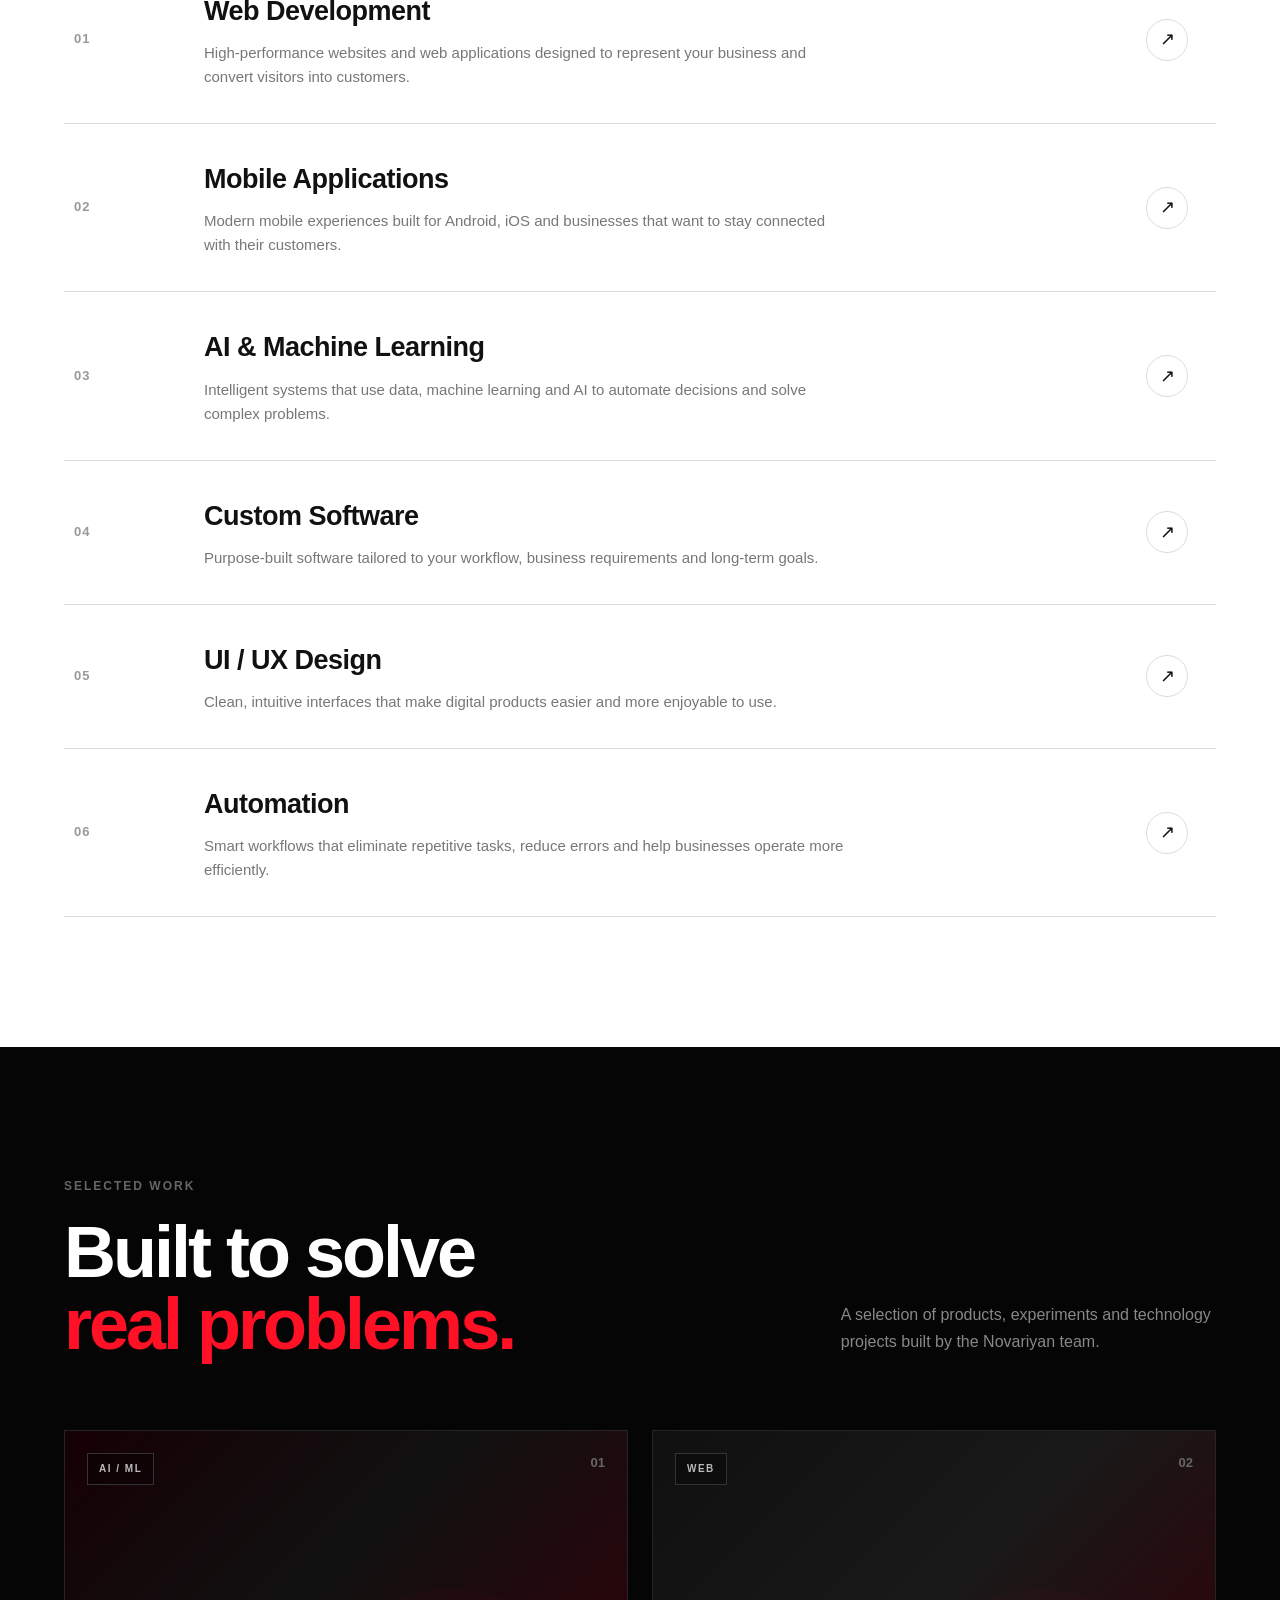
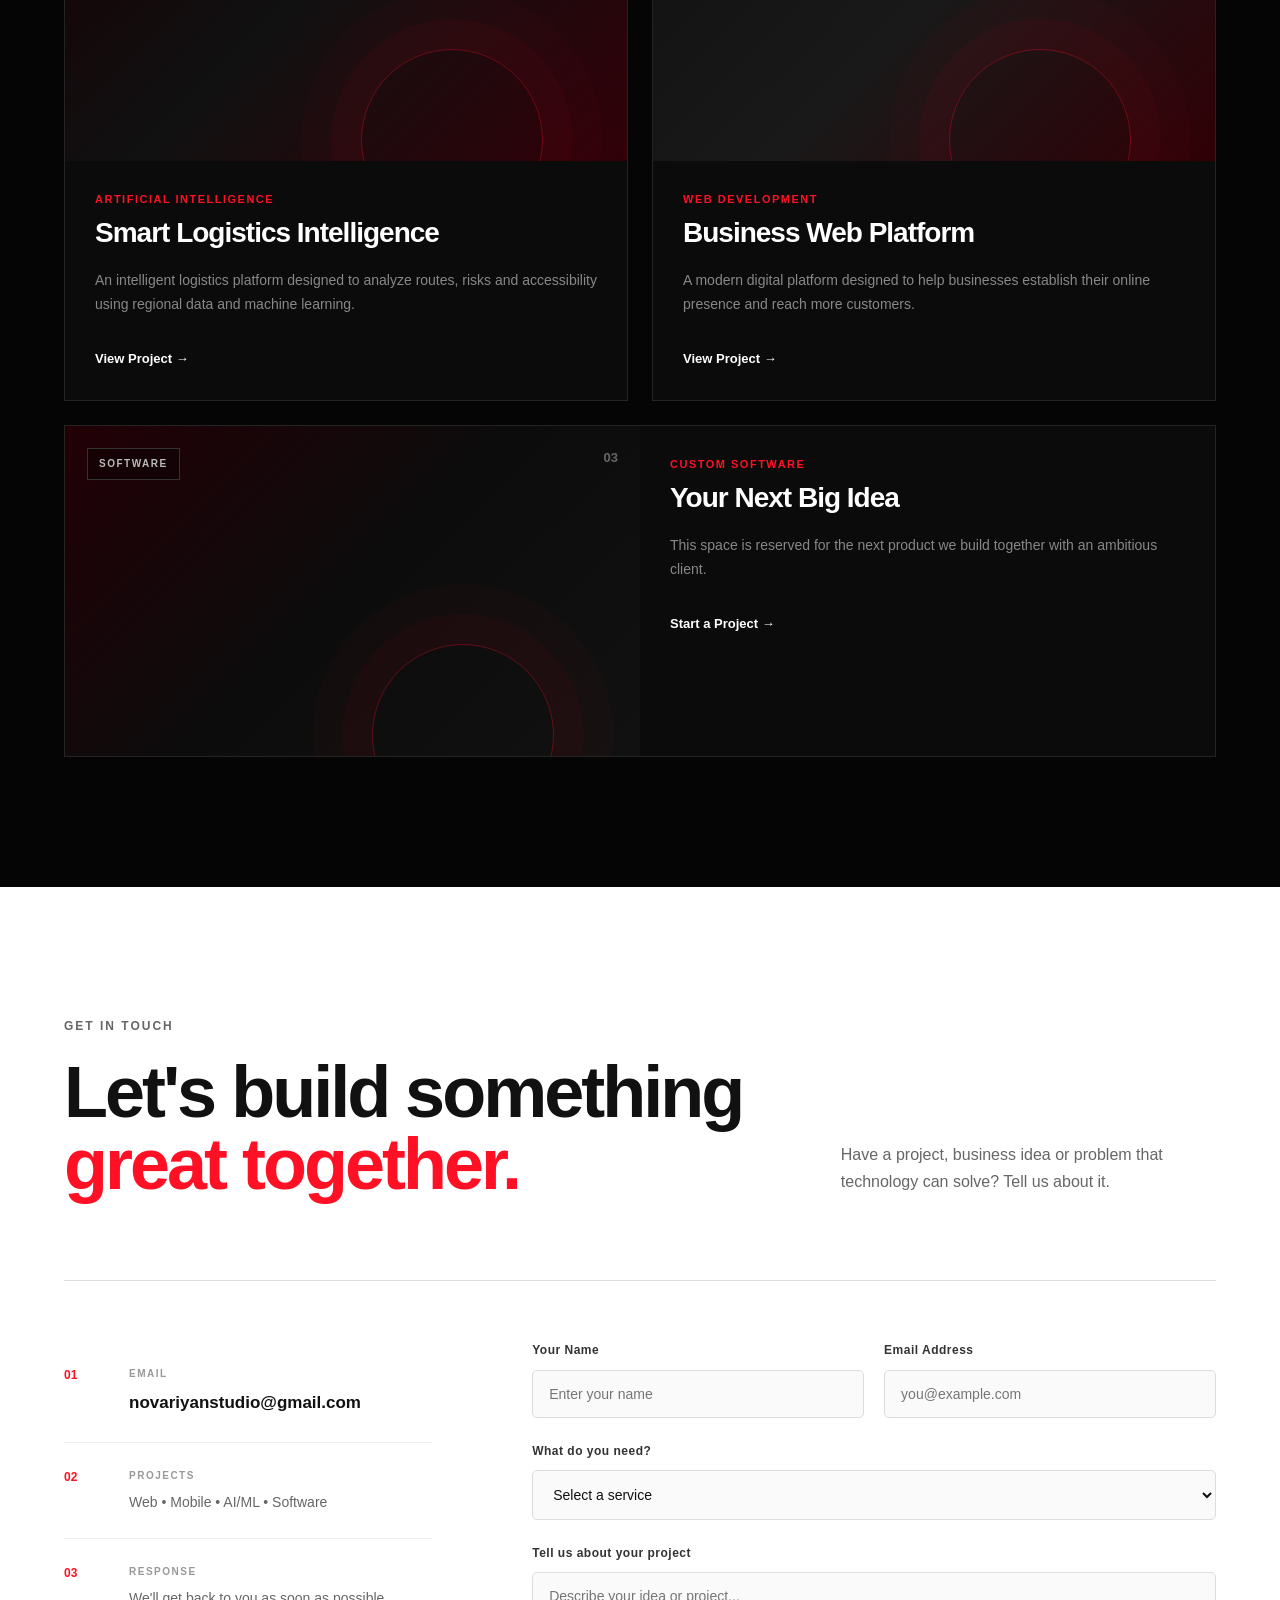
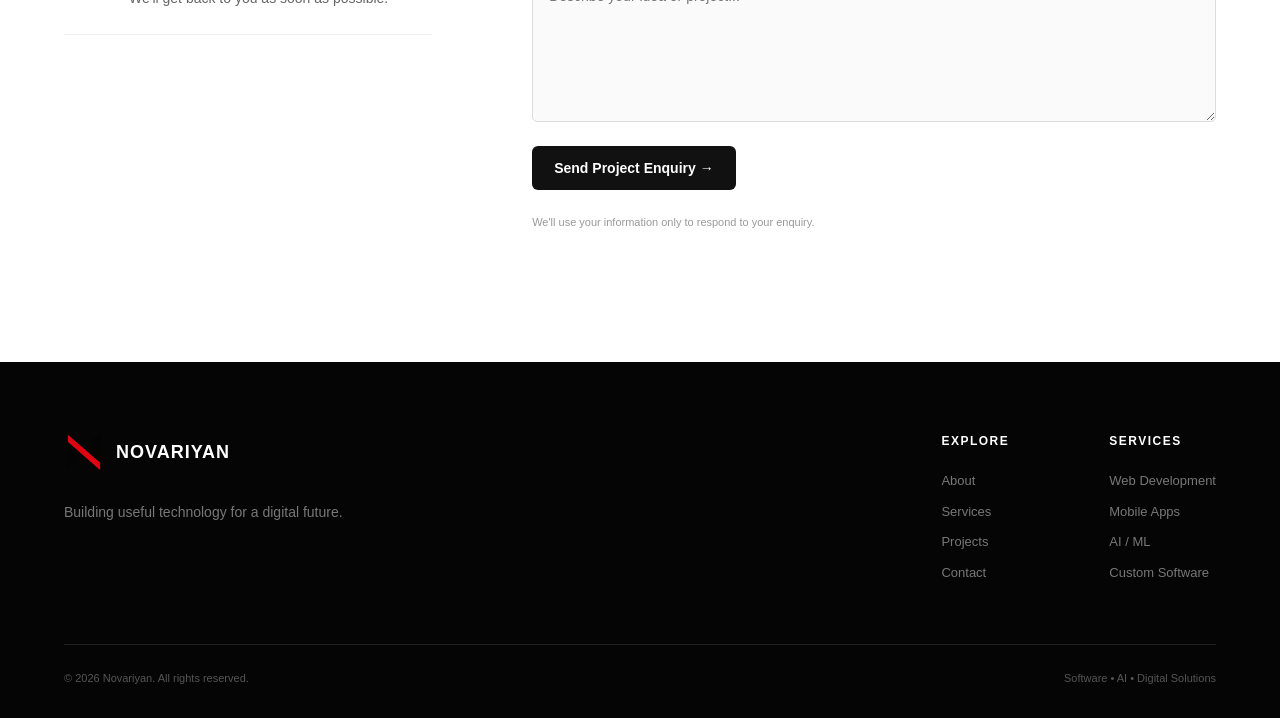
==== commit cb84263e: "Connect contact form to Web3Forms" ====
--- a/index.html
+++ b/index.html
@@ -489,7 +489,7 @@
                             </p>
 
                             <h3>
-                                Your Name
+                                KARNAJIT GHOSH
                             </h3>
 
                             <p>
@@ -523,7 +523,7 @@
                             </p>
 
                             <h3>
-                                Co-Founder
+                                RANBIR DAS
                             </h3>
 
                             <p>
@@ -1106,10 +1106,30 @@
 
                 <!-- Contact Form -->
 
-                <form
-                    class="contact-form"
-                    id="contactForm"
-                >
+               <form
+    class="contact-form"
+    id="contactForm"
+    action="https://api.web3forms.com/submit"
+    method="POST"
+>
+
+    <input
+        type="hidden"
+        name="access_key"
+        value="26665275-7b5a-4170-8642-8c6116ee879b"
+    >
+
+    <input
+        type="hidden"
+        name="subject"
+        value="New Novariyan Project Enquiry"
+    >
+
+    <input
+        type="hidden"
+        name="from_name"
+        value="Novariyan Website"
+    >
 
 
                     <div class="form-row">
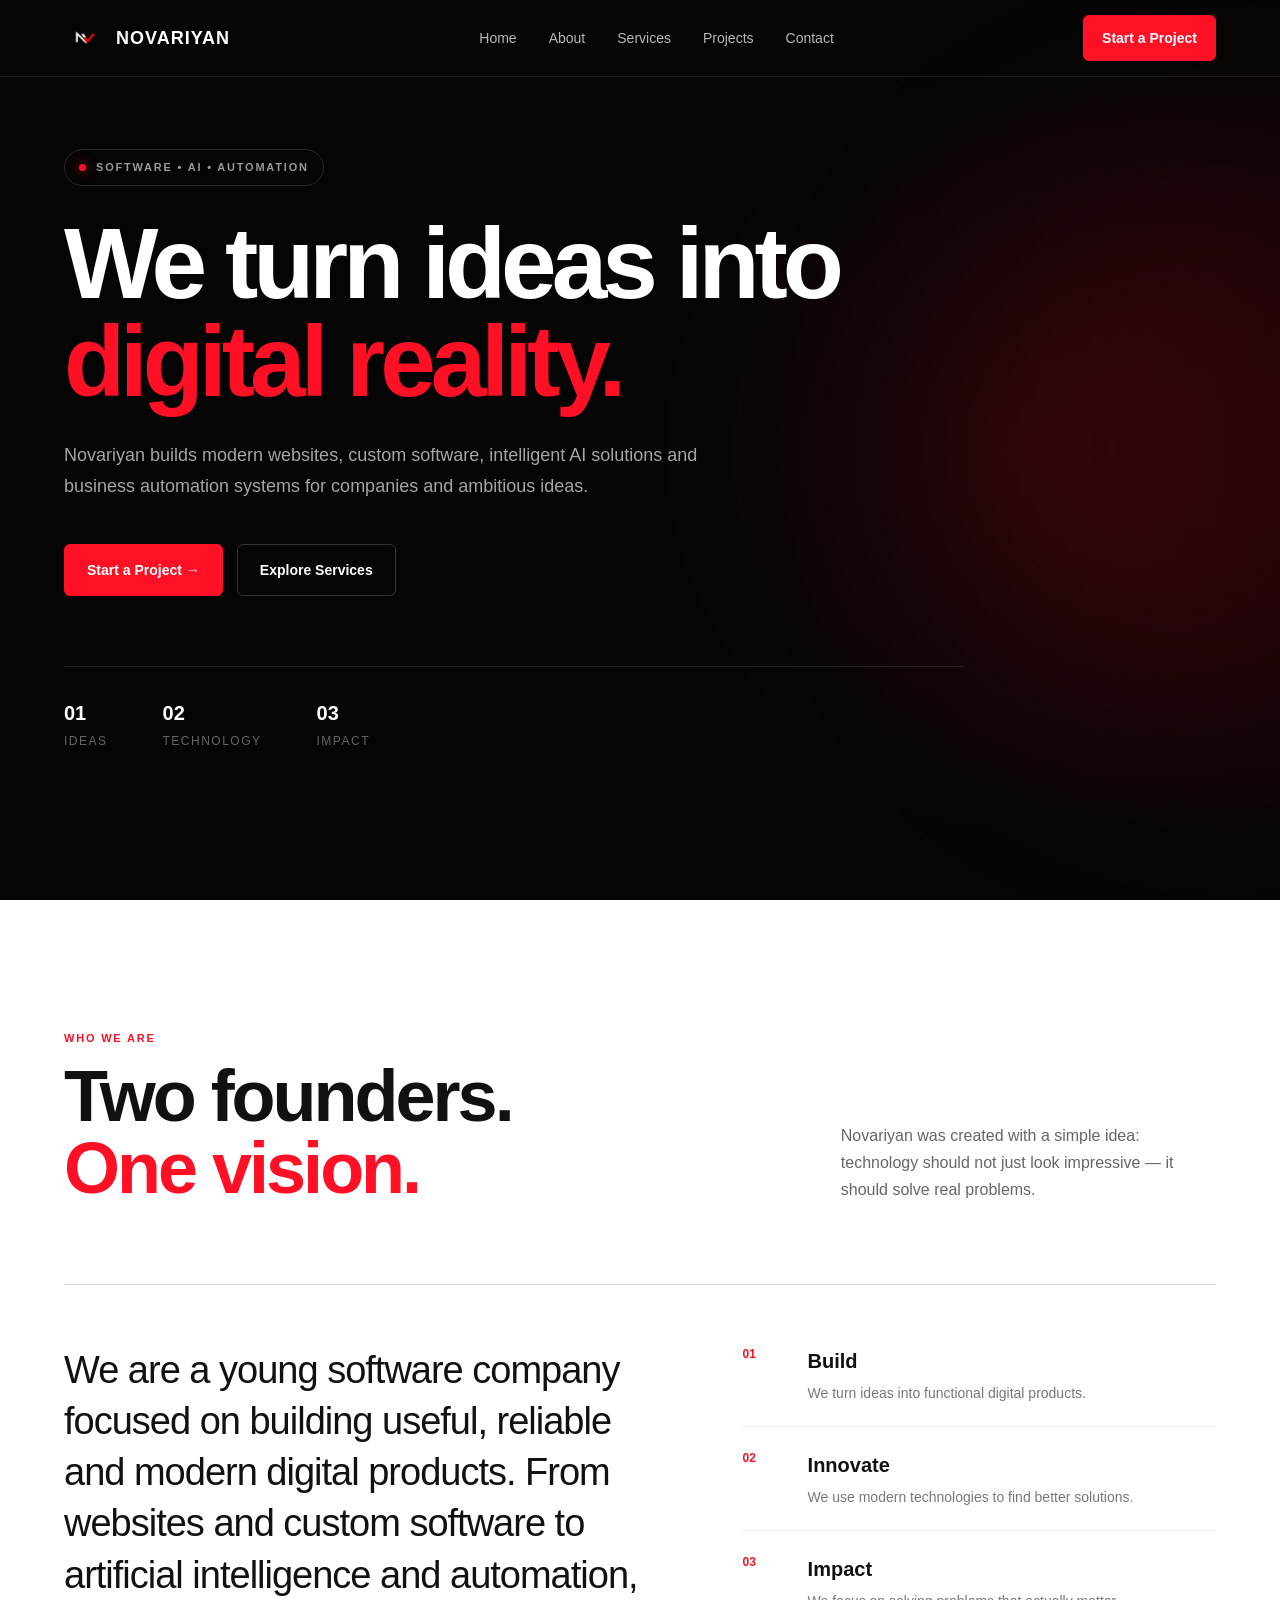
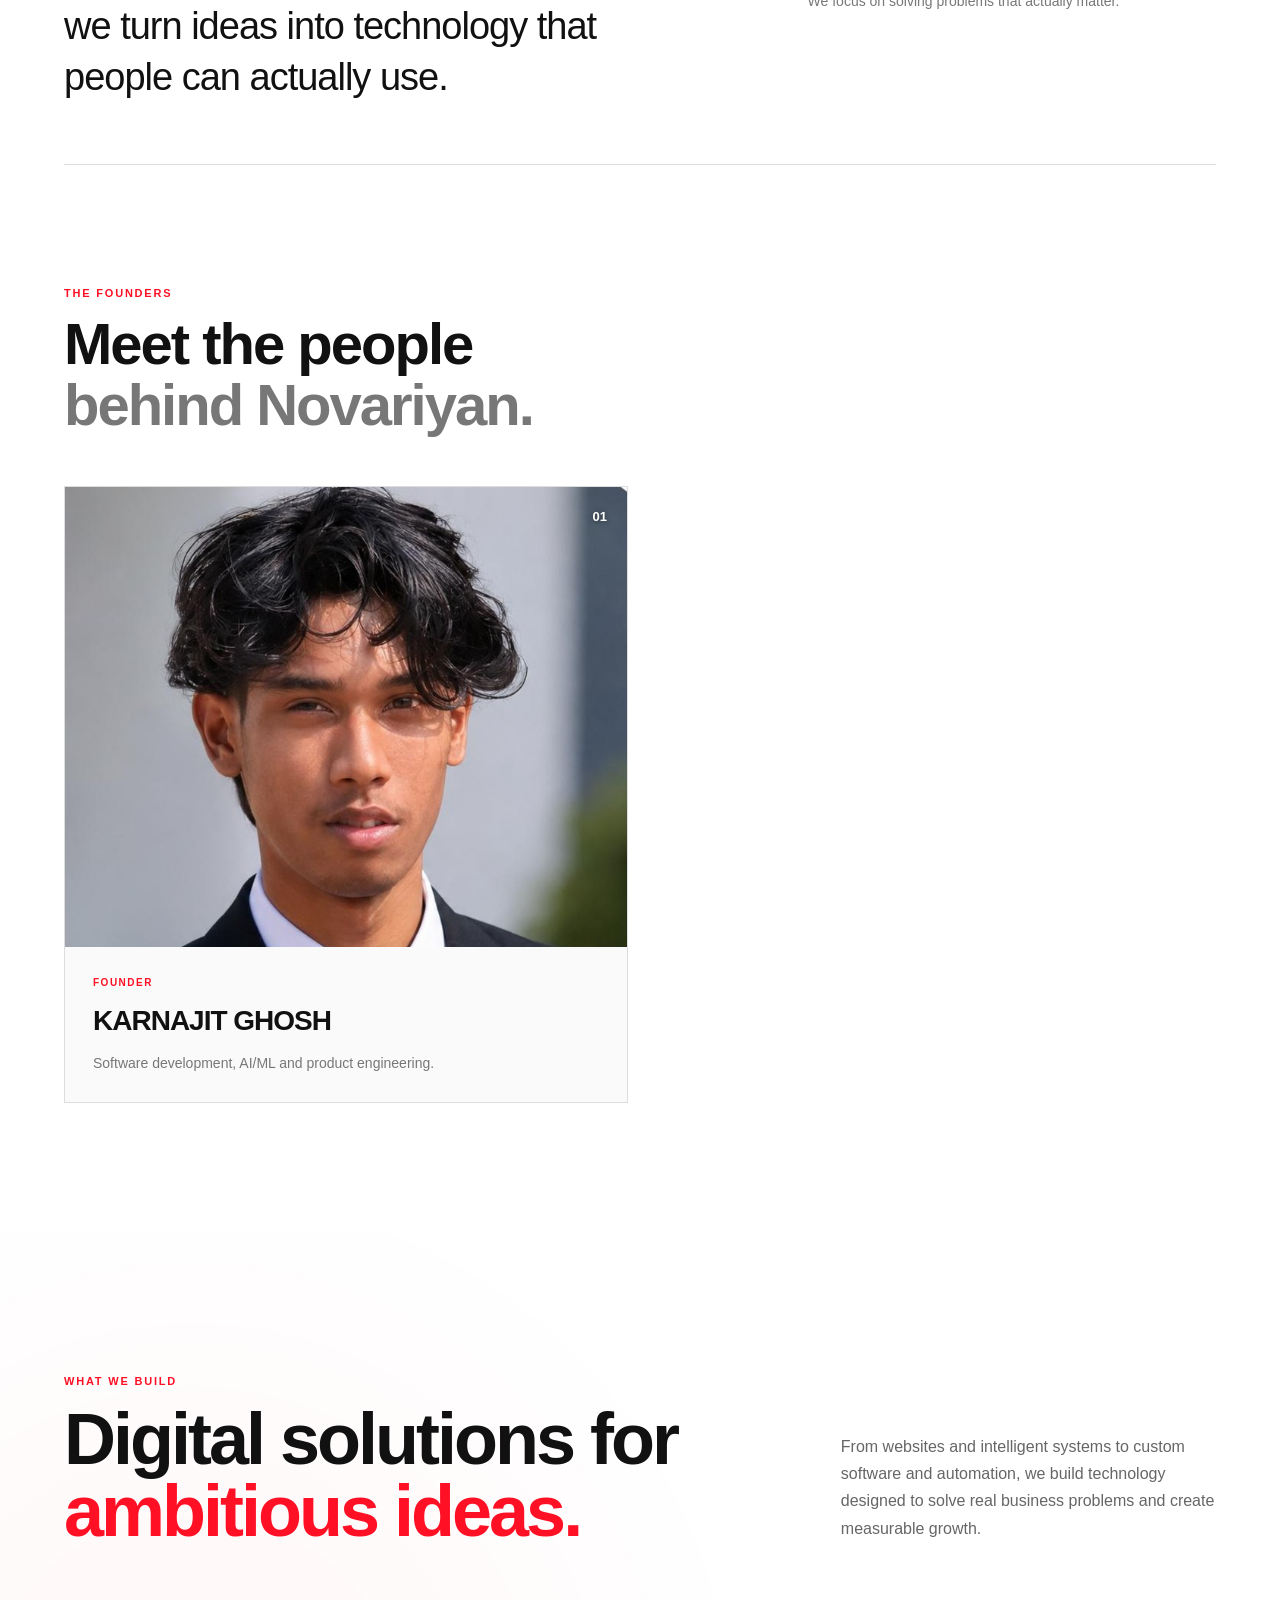
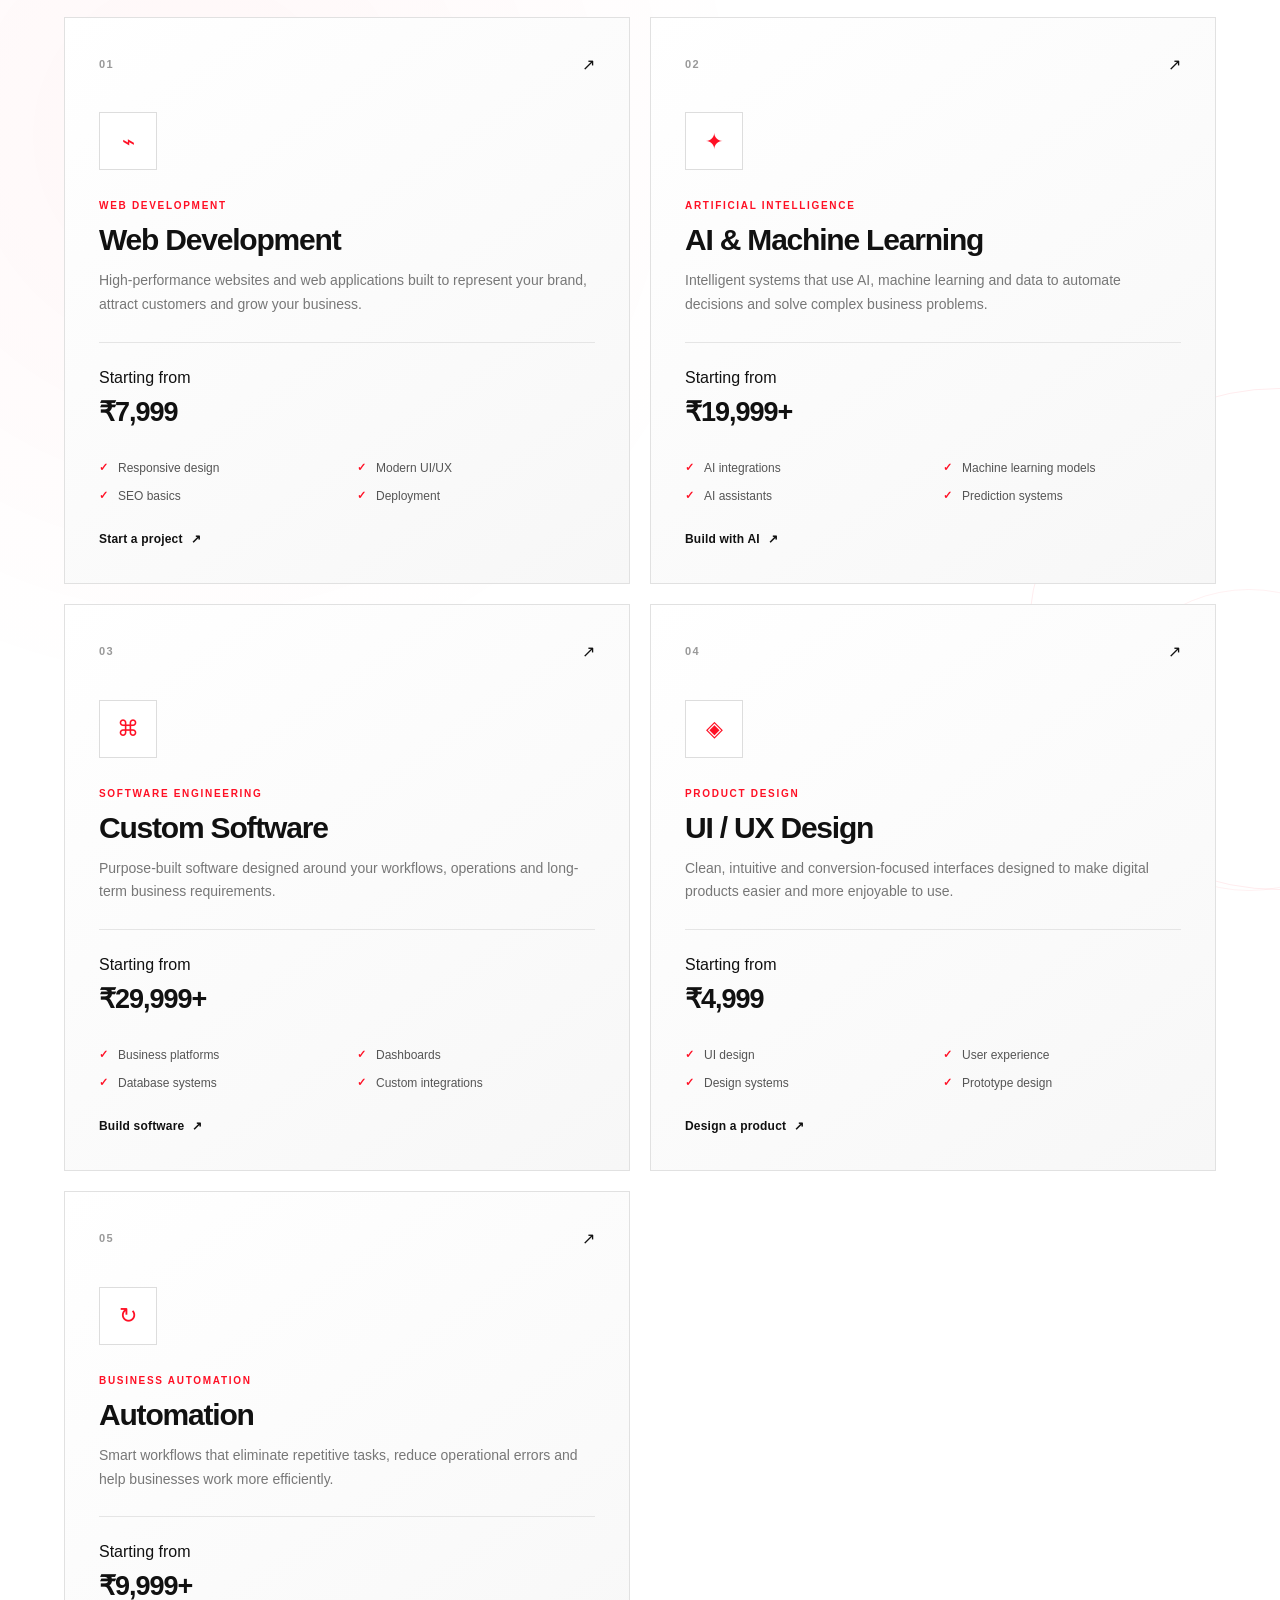
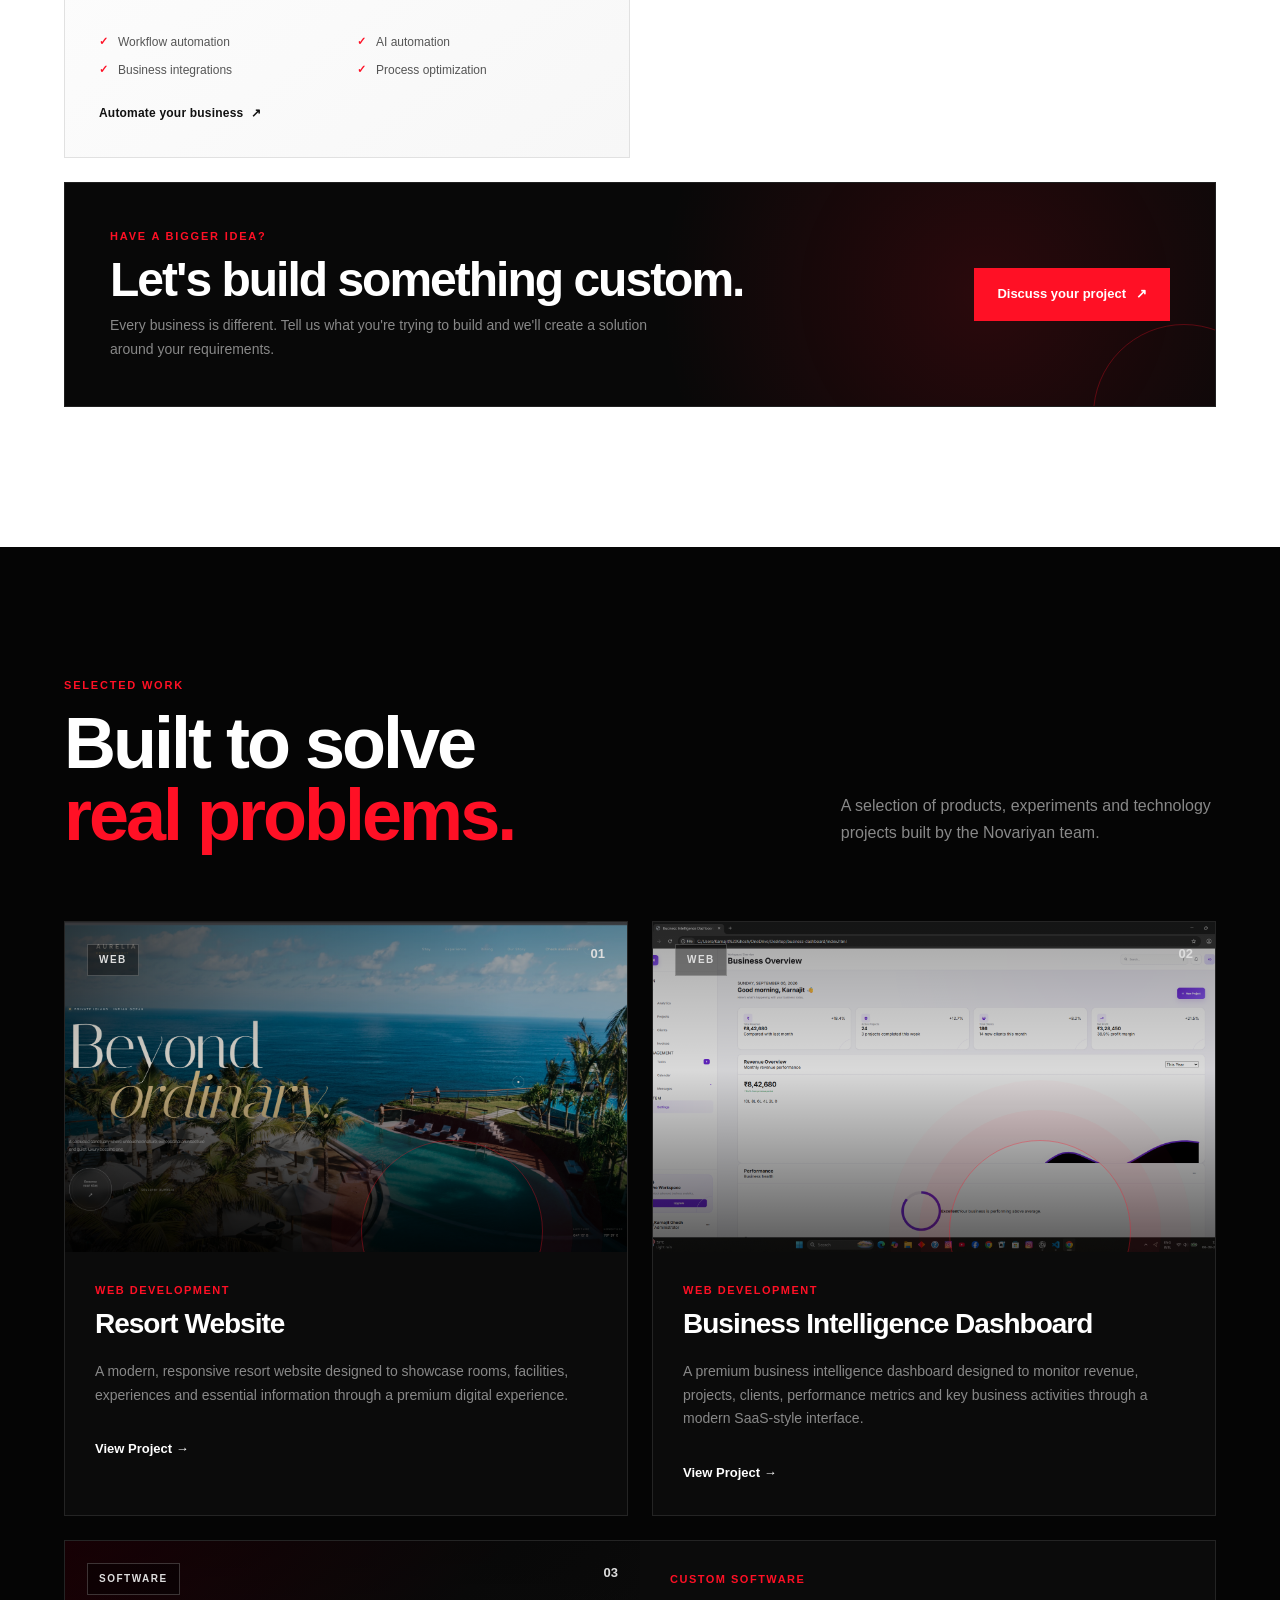
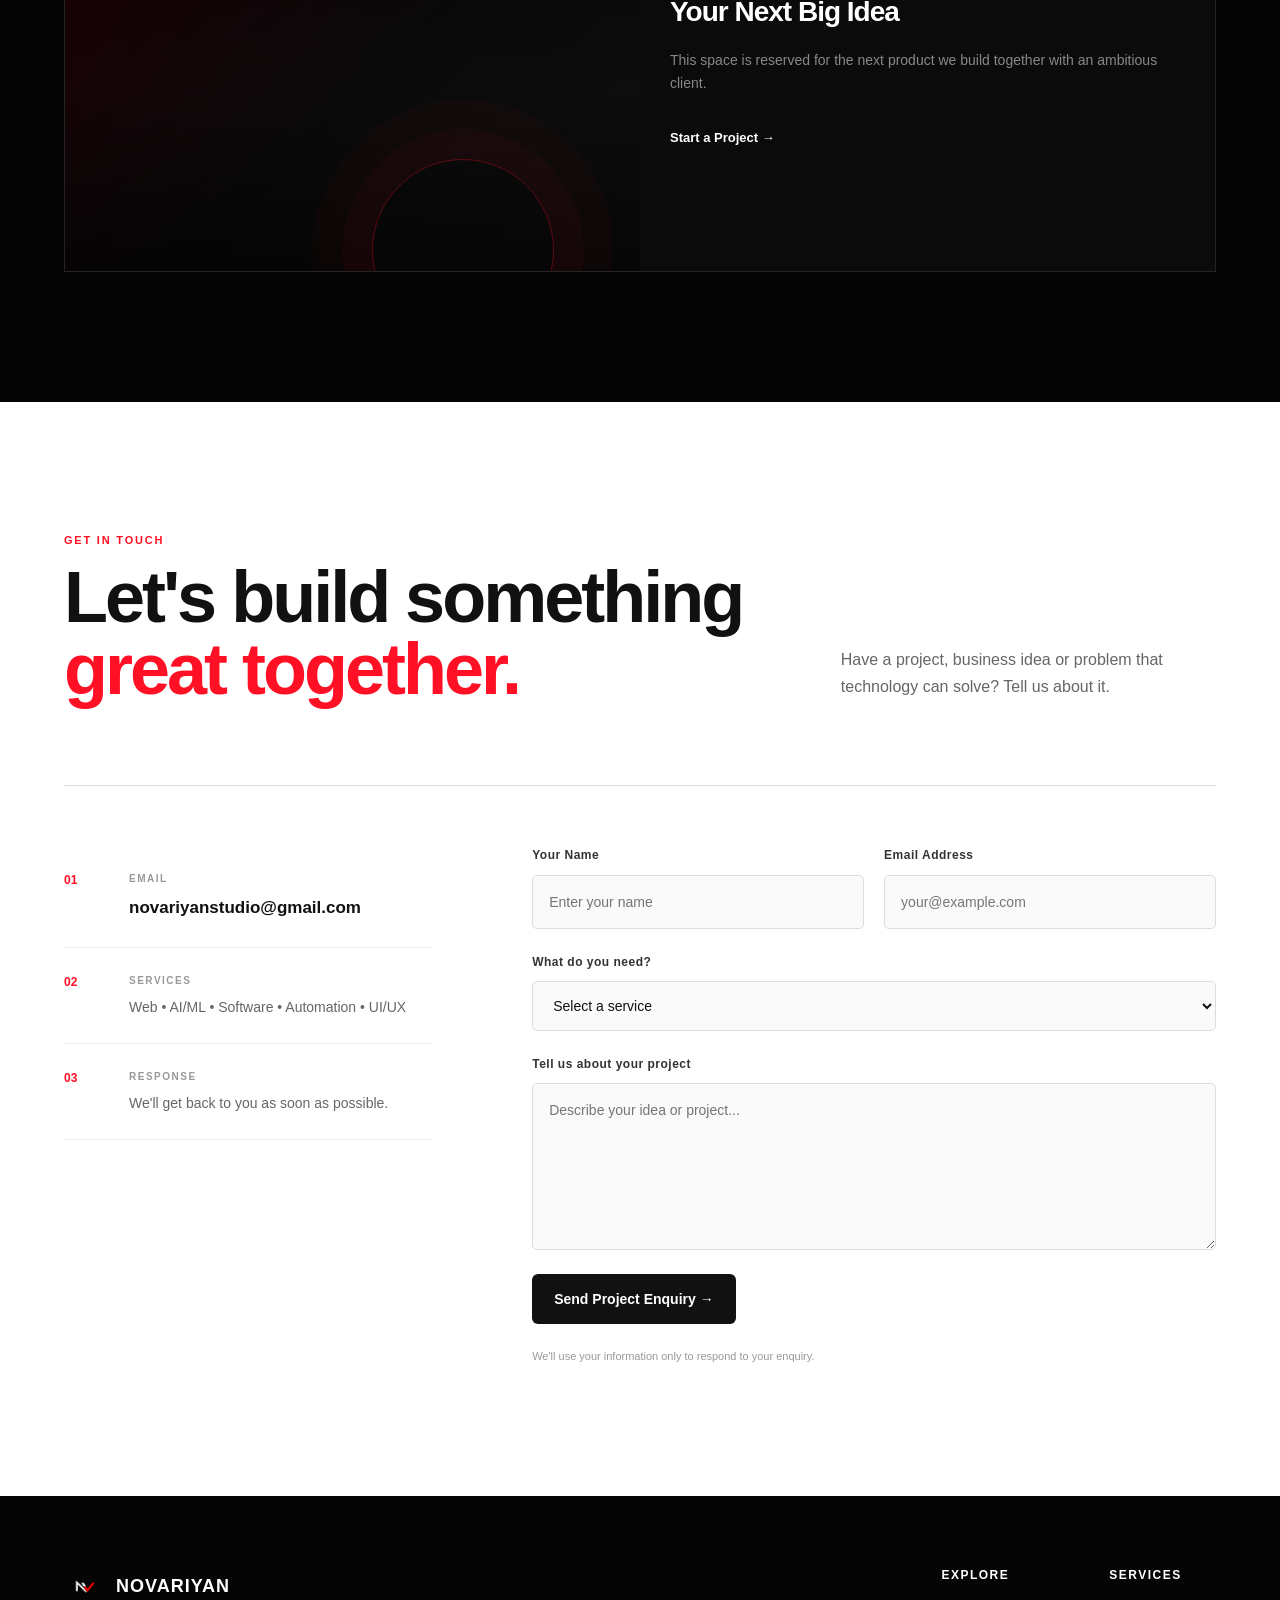
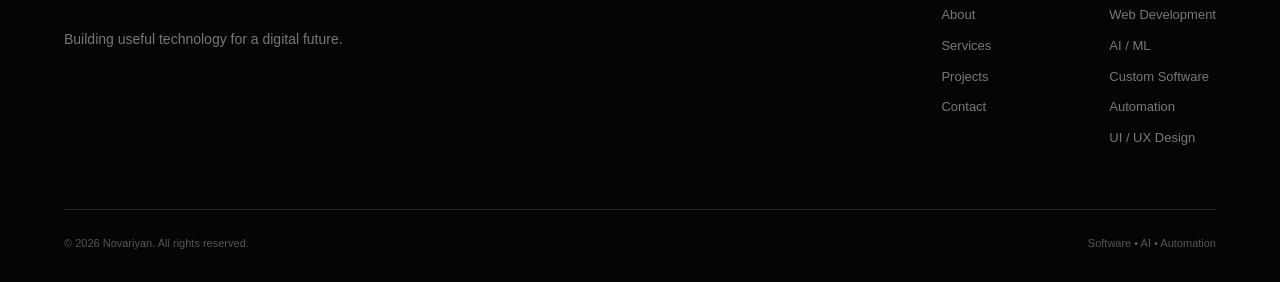
==== commit e4b5c21f: "Update services section and premium styling" ====
--- a/index.html
+++ b/index.html
@@ -1,1401 +1,1669 @@
-<!DOCTYPE html>
+
+<!doctype html>
 <html lang="en">
 
 <head>
-
-
-    <meta charset="UTF-8">
-
-    <meta
-        name="viewport"
-        content="width=device-width, initial-scale=1.0"
-    >
-
-    <title>
-        Novariyan — Software, AI & Digital Solutions
-    </title>
-
-    <meta
-        name="description"
-        content="Novariyan builds modern websites, mobile applications, custom software and AI-powered solutions for businesses and ambitious ideas."
-    >
-
-    <meta
-        name="keywords"
-        content="Novariyan, software company, web development, mobile app development, AI, machine learning, custom software, digital solutions"
-    >
-
-    <meta
-        name="author"
-        content="Novariyan"
-    >
-
-    <meta
-        name="robots"
-        content="index, follow"
-    >
-
-
-    <!-- Theme -->
-
-    <meta
-        name="theme-color"
-        content="#050505"
-    >
-
-
-    <!-- Favicon -->
-
-    <link
-        rel="icon"
-        type="image/png"
-        href="assets/images/favicon.png"
-    >
-
-    <link
-        rel="apple-touch-icon"
-        href="assets/images/favicon.png"
-    >
-
-
-    <!-- Open Graph / Social Sharing -->
-
-    <meta
-        property="og:type"
-        content="website"
-    >
-
-    <meta
-        property="og:title"
-        content="Novariyan — Software, AI & Digital Solutions"
-    >
-
-    <meta
-        property="og:description"
-        content="We turn ideas into digital reality. Web, mobile, AI/ML and custom software solutions."
-    >
-
-    <meta
-        property="og:image"
-        content="assets/images/favicon.png"
-    >
-
-
-    <!-- Stylesheet -->
-
-    <link
-        rel="stylesheet"
-        href="css/style.css"
-    >
-
+  <meta charset="UTF-8">
+
+  <meta name="viewport" content="width=device-width, initial-scale=1.0">
+
+  <title>Novariyan — Software, AI & Digital Solutions</title>
+
+  <meta
+    name="description"
+    content="Novariyan builds modern websites, custom software, AI-powered solutions and business automation systems for ambitious ideas."
+  >
+
+  <meta
+    name="keywords"
+    content="Novariyan, software company, web development, AI, machine learning, custom software, automation, UI UX, digital solutions"
+  >
+
+  <meta name="author" content="Novariyan">
+
+  <meta name="robots" content="index, follow">
+
+  <!-- Theme -->
+  <meta name="theme-color" content="#050505">
+
+  <!-- Favicon -->
+  <link rel="icon" type="image/png" href="assets/images/favicon.png">
+  <link rel="apple-touch-icon" href="assets/images/favicon.png">
+
+  <!-- Open Graph -->
+  <meta property="og:type" content="website">
+
+  <meta
+    property="og:title"
+    content="Novariyan — Software, AI & Digital Solutions"
+  >
+
+  <meta
+    property="og:description"
+    content="We turn ambitious ideas into digital reality through web development, AI, custom software and automation."
+  >
+
+  <meta
+    property="og:image"
+    content="assets/images/favicon.png"
+  >
+
+  <!-- Stylesheet -->
+  <link rel="stylesheet" href="css/style.css">
 </head>
 
 
-
 <body>
 
-    <!-- ========================================
-         NAVBAR
-    ======================================== -->
-
-    <header class="navbar">
-
-        <div class="container navbar-container">
-
-            <!-- Logo -->
-
-            <a href="#home" class="logo">
-
-                <img
-                    src="assets/images/favicon.png"
-                    alt="Novariyan Logo"
-                >
-
-                <span class="logo-text">
-                    NOVARIYAN
-                </span>
+  <!-- =====================================================
+       NAVBAR
+  ====================================================== -->
+
+  <header class="navbar">
+
+    <div class="container navbar-container">
+
+      <!-- Logo -->
+      <a href="#home" class="logo">
+
+        <img
+          src="assets/images/favicon.png"
+          alt="Novariyan Logo"
+        >
+
+        <span class="logo-text">
+          NOVARIYAN
+        </span>
+
+      </a>
+
+
+      <!-- Desktop Navigation -->
+      <nav class="nav-menu">
+
+        <a href="#home">Home</a>
+
+        <a href="#about">About</a>
+
+        <a href="#services">Services</a>
+
+        <a href="#projects">Projects</a>
+
+        <a href="#contact">Contact</a>
+
+      </nav>
+
+
+      <!-- Desktop CTA -->
+      <a href="#contact" class="nav-button">
+        Start a Project
+      </a>
+
+
+      <!-- Mobile Menu Button -->
+      <button
+        class="menu-toggle"
+        id="menuToggle"
+        type="button"
+        aria-label="Open navigation menu"
+        aria-expanded="false"
+        aria-controls="mobileMenu"
+      >
+
+        <span></span>
+        <span></span>
+        <span></span>
+
+      </button>
+
+    </div>
+
+
+    <!-- Mobile Navigation -->
+    <div class="mobile-menu" id="mobileMenu">
+
+      <a href="#home">Home</a>
+
+      <a href="#about">About</a>
+
+      <a href="#services">Services</a>
+
+      <a href="#projects">Projects</a>
+
+      <a href="#contact">Contact</a>
+
+    </div>
+
+  </header>
+
+
+  <!-- =====================================================
+       HERO
+  ====================================================== -->
+
+  <section id="home" class="hero">
+
+    <div class="hero-glow"></div>
+
+    <div class="container hero-container">
+
+      <div class="hero-content">
+
+        <!-- Badge -->
+        <div class="hero-badge">
+
+          <span></span>
+
+          SOFTWARE • AI • AUTOMATION
+
+        </div>
+
+
+        <!-- Heading -->
+        <h1>
+
+          We turn ideas into
+
+          <span>
+            digital reality.
+          </span>
+
+        </h1>
+
+
+        <!-- Description -->
+        <p class="hero-description">
+
+          Novariyan builds modern websites, custom software,
+          intelligent AI solutions and business automation systems
+          for companies and ambitious ideas.
+
+        </p>
+
+
+        <!-- Buttons -->
+        <div class="hero-buttons">
+
+          <a
+            href="#contact"
+            class="button button-primary"
+          >
+            Start a Project →
+          </a>
+
+          <a
+            href="#services"
+            class="button button-secondary"
+          >
+            Explore Services
+          </a>
+
+        </div>
+
+
+        <!-- Stats -->
+        <div class="hero-stats">
+
+          <div class="hero-stat">
+
+            <strong>01</strong>
+
+            <span>
+              Ideas
+            </span>
+
+          </div>
+
+
+          <div class="hero-stat">
+
+            <strong>02</strong>
+
+            <span>
+              Technology
+            </span>
+
+          </div>
+
+
+          <div class="hero-stat">
+
+            <strong>03</strong>
+
+            <span>
+              Impact
+            </span>
+
+          </div>
+
+        </div>
+
+      </div>
+
+    </div>
+
+  </section>
+
+
+  <!-- =====================================================
+       ABOUT
+  ====================================================== -->
+
+  <section id="about" class="about-section">
+
+    <div class="container">
+
+      <!-- About Header -->
+      <div class="about-header">
+
+        <div>
+
+          <p class="section-label">
+            WHO WE ARE
+          </p>
+
+          <h2>
+
+            Two founders.
+
+            <span>
+              One vision.
+            </span>
+
+          </h2>
+
+        </div>
+
+
+        <p class="about-intro">
+
+          Novariyan was created with a simple idea:
+          technology should not just look impressive —
+          it should solve real problems.
+
+        </p>
+
+      </div>
+
+
+      <!-- About Main -->
+      <div class="about-main">
+
+        <div class="about-statement">
+
+          <p>
+
+            We are a young software company focused on building
+            useful, reliable and modern digital products.
+            From websites and custom software to artificial
+            intelligence and automation, we turn ideas into
+            technology that people can actually use.
+
+          </p>
+
+        </div>
+
+
+        <!-- Values -->
+        <div class="about-values">
+
+          <div class="value">
+
+            <span>01</span>
+
+            <div>
+
+              <h3>
+                Build
+              </h3>
+
+              <p>
+                We turn ideas into functional digital products.
+              </p>
+
+            </div>
+
+          </div>
+
+
+          <div class="value">
+
+            <span>02</span>
+
+            <div>
+
+              <h3>
+                Innovate
+              </h3>
+
+              <p>
+                We use modern technologies to find better solutions.
+              </p>
+
+            </div>
+
+          </div>
+
+
+          <div class="value">
+
+            <span>03</span>
+
+            <div>
+
+              <h3>
+                Impact
+              </h3>
+
+              <p>
+                We focus on solving problems that actually matter.
+              </p>
+
+            </div>
+
+          </div>
+
+        </div>
+
+      </div>
+
+
+      <!-- =================================================
+           FOUNDERS
+      ================================================== -->
+
+      <div class="founders">
+
+        <div class="founders-heading">
+
+          <p class="section-label">
+            THE FOUNDERS
+          </p>
+
+          <h3>
+
+            Meet the people
+
+            <span>
+              behind Novariyan.
+            </span>
+
+          </h3>
+
+        </div>
+
+
+        <div class="founder-grid">
+
+          <!-- Founder 01 -->
+          <article class="founder-card">
+
+            <div class="founder-photo founder-photo-one">
+
+              <img
+                src="assets/images/karnajit.jpeg"
+                alt="Karnajit Ghosh — Founder of Novariyan"
+              >
+
+              <span>
+                01
+              </span>
+
+            </div>
+
+
+            <div class="founder-info">
+
+              <p class="founder-role">
+                FOUNDER
+              </p>
+
+              <h3>
+                KARNAJIT GHOSH
+              </h3>
+
+              <p>
+                Software development, AI/ML and product engineering.
+              </p>
+
+            </div>
+
+          </article>
+
+
+          <!-- Founder 02 -->
+          <!-- <article class="founder-card">
+
+            <div class="founder-photo founder-photo-one">
+
+              <img
+                src="assets/images/ranbir.jpeg"
+                alt="Ranbir Das — Senior Developer of Novariyan"
+              >
+
+              <span>
+                02
+              </span>
+
+            </div>
+
+
+            <div class="founder-info">
+
+              <p class="founder-role">
+                SENIOR DEVELOPER
+              </p>
+
+              <h3>
+                RANBIR DAS
+              </h3>
+
+              <p>
+                Technology, design and product development.
+              </p>
+
+            </div>
+
+          </article> -->
+
+        </div>
+
+      </div>
+
+    </div>
+
+  </section>
+
+
+  <!-- =====================================================
+       SERVICES
+  ====================================================== -->
+
+  <section id="services" class="services-section">
+
+    <div class="container">
+
+
+      <!-- Services Header -->
+      <div class="services-header">
+
+        <div>
+
+          <p class="section-label">
+            WHAT WE BUILD
+          </p>
+
+          <h2>
+
+            Digital solutions for
+
+            <span>
+              ambitious ideas.
+            </span>
+
+          </h2>
+
+        </div>
+
+
+        <p class="services-intro">
+
+          From websites and intelligent systems to custom
+          software and automation, we build technology designed
+          to solve real business problems and create measurable growth.
+
+        </p>
+
+      </div>
+
+
+      <!-- =================================================
+           SERVICES GRID
+      ================================================== -->
+
+      <div class="services-grid">
+
+
+        <!-- SERVICE 01 -->
+        <article class="service-card featured">
+
+          <div class="service-top">
+
+            <span class="service-number">
+              01
+            </span>
+
+            <span class="service-arrow">
+              ↗
+            </span>
+
+          </div>
+
+
+          <div class="service-icon">
+            ⌁
+          </div>
+
+
+          <p class="service-category">
+            WEB DEVELOPMENT
+          </p>
+
+
+          <h3>
+            Web Development
+          </h3>
+
+
+          <p class="service-description">
+
+            High-performance websites and web applications
+            built to represent your brand, attract customers
+            and grow your business.
+
+          </p>
+
+
+          <div class="service-price">
+
+            <span>
+              Starting from
+            </span>
+
+            <strong>
+              ₹7,999
+            </strong>
+
+          </div>
+
+
+          <ul class="service-features">
+
+            <li>
+              Responsive design
+            </li>
+
+            <li>
+              Modern UI/UX
+            </li>
+
+            <li>
+              SEO basics
+            </li>
+
+            <li>
+              Deployment
+            </li>
+
+          </ul>
+
+
+          <a
+            href="#contact"
+            class="service-link"
+          >
+
+            Start a project
+
+            <span>
+              ↗
+            </span>
+
+          </a>
+
+        </article>
+
+
+        <!-- SERVICE 02 -->
+        <article class="service-card">
+
+          <div class="service-top">
+
+            <span class="service-number">
+              02
+            </span>
+
+            <span class="service-arrow">
+              ↗
+            </span>
+
+          </div>
+
+
+          <div class="service-icon">
+            ✦
+          </div>
+
+
+          <p class="service-category">
+            ARTIFICIAL INTELLIGENCE
+          </p>
+
+
+          <h3>
+            AI & Machine Learning
+          </h3>
+
+
+          <p class="service-description">
+
+            Intelligent systems that use AI, machine learning
+            and data to automate decisions and solve complex
+            business problems.
+
+          </p>
+
+
+          <div class="service-price">
+
+            <span>
+              Starting from
+            </span>
+
+            <strong>
+              ₹19,999+
+            </strong>
+
+          </div>
+
+
+          <ul class="service-features">
+
+            <li>
+              AI integrations
+            </li>
+
+            <li>
+              Machine learning models
+            </li>
+
+            <li>
+              AI assistants
+            </li>
+
+            <li>
+              Prediction systems
+            </li>
+
+          </ul>
+
+
+          <a
+            href="#contact"
+            class="service-link"
+          >
+
+            Build with AI
+
+            <span>
+              ↗
+            </span>
+
+          </a>
+
+        </article>
+
+
+        <!-- SERVICE 03 -->
+        <article class="service-card">
+
+          <div class="service-top">
+
+            <span class="service-number">
+              03
+            </span>
+
+            <span class="service-arrow">
+              ↗
+            </span>
+
+          </div>
+
+
+          <div class="service-icon">
+            ⌘
+          </div>
+
+
+          <p class="service-category">
+            SOFTWARE ENGINEERING
+          </p>
+
+
+          <h3>
+            Custom Software
+          </h3>
+
+
+          <p class="service-description">
+
+            Purpose-built software designed around your workflows,
+            operations and long-term business requirements.
+
+          </p>
+
+
+          <div class="service-price">
+
+            <span>
+              Starting from
+            </span>
+
+            <strong>
+              ₹29,999+
+            </strong>
+
+          </div>
+
+
+          <ul class="service-features">
+
+            <li>
+              Business platforms
+            </li>
+
+            <li>
+              Dashboards
+            </li>
+
+            <li>
+              Database systems
+            </li>
+
+            <li>
+              Custom integrations
+            </li>
+
+          </ul>
+
+
+          <a
+            href="#contact"
+            class="service-link"
+          >
+
+            Build software
+
+            <span>
+              ↗
+            </span>
+
+          </a>
+
+        </article>
+
+
+        <!-- SERVICE 04 -->
+        <article class="service-card">
+
+          <div class="service-top">
+
+            <span class="service-number">
+              04
+            </span>
+
+            <span class="service-arrow">
+              ↗
+            </span>
+
+          </div>
+
+
+          <div class="service-icon">
+            ◈
+          </div>
+
+
+          <p class="service-category">
+            PRODUCT DESIGN
+          </p>
+
+
+          <h3>
+            UI / UX Design
+          </h3>
+
+
+          <p class="service-description">
+
+            Clean, intuitive and conversion-focused interfaces
+            designed to make digital products easier and more
+            enjoyable to use.
+
+          </p>
+
+
+          <div class="service-price">
+
+            <span>
+              Starting from
+            </span>
+
+            <strong>
+              ₹4,999
+            </strong>
+
+          </div>
+
+
+          <ul class="service-features">
+
+            <li>
+              UI design
+            </li>
+
+            <li>
+              User experience
+            </li>
+
+            <li>
+              Design systems
+            </li>
+
+            <li>
+              Prototype design
+            </li>
+
+          </ul>
+
+
+          <a
+            href="#contact"
+            class="service-link"
+          >
+
+            Design a product
+
+            <span>
+              ↗
+            </span>
+
+          </a>
+
+        </article>
+
+
+        <!-- SERVICE 05 -->
+        <article class="service-card">
+
+          <div class="service-top">
+
+            <span class="service-number">
+              05
+            </span>
+
+            <span class="service-arrow">
+              ↗
+            </span>
+
+          </div>
+
+
+          <div class="service-icon">
+            ↻
+          </div>
+
+
+          <p class="service-category">
+            BUSINESS AUTOMATION
+          </p>
+
+
+          <h3>
+            Automation
+          </h3>
+
+
+          <p class="service-description">
+
+            Smart workflows that eliminate repetitive tasks,
+            reduce operational errors and help businesses
+            work more efficiently.
+
+          </p>
+
+
+          <div class="service-price">
+
+            <span>
+              Starting from
+            </span>
+
+            <strong>
+              ₹9,999+
+            </strong>
+
+          </div>
+
+
+          <ul class="service-features">
+
+            <li>
+              Workflow automation
+            </li>
+
+            <li>
+              AI automation
+            </li>
+
+            <li>
+              Business integrations
+            </li>
+
+            <li>
+              Process optimization
+            </li>
+
+          </ul>
+
+
+          <a
+            href="#contact"
+            class="service-link"
+          >
+
+            Automate your business
+
+            <span>
+              ↗
+            </span>
+
+          </a>
+
+        </article>
+
+      </div>
+
+
+      <!-- =================================================
+           CUSTOM PROJECT CTA
+      ================================================== -->
+
+      <div class="services-cta">
+
+        <div class="cta-content">
+
+          <p class="section-label">
+            HAVE A BIGGER IDEA?
+          </p>
+
+
+          <h3>
+
+            Let's build something
+
+            <span>
+              custom.
+            </span>
+
+          </h3>
+
+
+          <p>
+
+            Every business is different. Tell us what you're
+            trying to build and we'll create a solution around
+            your requirements.
+
+          </p>
+
+        </div>
+
+
+        <a
+          href="#contact"
+          class="cta-button"
+        >
+
+          Discuss your project
+
+          <span>
+            ↗
+          </span>
+
+        </a>
+
+      </div>
+
+    </div>
+
+  </section>
+
+
+  <!-- =====================================================
+       PROJECTS
+  ====================================================== -->
+
+  <section id="projects" class="projects-section">
+
+    <div class="container">
+
+
+      <!-- Projects Header -->
+      <div class="projects-header">
+
+        <div>
+
+          <p class="section-label">
+            SELECTED WORK
+          </p>
+
+          <h2>
+
+            Built to solve
+
+            <span>
+              real problems.
+            </span>
+
+          </h2>
+
+        </div>
+
+
+        <p>
+
+          A selection of products, experiments and technology
+          projects built by the Novariyan team.
+
+        </p>
+
+      </div>
+
+
+      <!-- Projects Grid -->
+      <div class="projects-grid">
+
+
+        <!-- PROJECT 01 -->
+        <article class="project-card">
+
+          <div class="project-visual project-one">
+
+            <img
+              src="assets/images/resort-website.png"
+              alt="Novariyan Resort Website"
+              class="project-image"
+            >
+
+            <span class="project-tag">
+              WEB
+            </span>
+
+            <span class="project-number">
+              01
+            </span>
+
+          </div>
+
+
+          <div class="project-content">
+
+            <div>
+
+              <p class="project-category">
+                Web Development
+              </p>
+
+              <h3>
+                Resort Website
+              </h3>
+
+            </div>
+
+
+            <p class="project-description">
+
+              A modern, responsive resort website designed
+              to showcase rooms, facilities, experiences and
+              essential information through a premium digital
+              experience.
+
+            </p>
+
+
+            <a
+              href="https://novariyan-studio.github.io/resort-website/"
+              target="_blank"
+              rel="noopener noreferrer"
+              class="project-link"
+            >
+
+              View Project →
 
             </a>
 
-
-            <!-- Desktop Navigation -->
-
-            <nav class="nav-menu">
-
-                <a href="#home">Home</a>
-
-                <a href="#about">About</a>
-
-                <a href="#services">Services</a>
-
-                <a href="#projects">Projects</a>
-
-                <a href="#contact">Contact</a>
-
-            </nav>
-
-
-            <!-- Desktop CTA -->
+          </div>
+
+        </article>
+
+
+        <!-- PROJECT 02 -->
+        <article class="project-card">
+
+          <div class="project-visual project-two">
+
+            <img
+              src="assets/images/business-dashboard.png"
+              alt="Novariyan Business Intelligence Dashboard"
+              class="project-image"
+            >
+
+            <span class="project-tag">
+              WEB
+            </span>
+
+            <span class="project-number">
+              02
+            </span>
+
+          </div>
+
+
+          <div class="project-content">
+
+            <div>
+
+              <p class="project-category">
+                Web Development
+              </p>
+
+              <h3>
+                Business Intelligence Dashboard
+              </h3>
+
+            </div>
+
+
+            <p class="project-description">
+
+              A premium business intelligence dashboard designed
+              to monitor revenue, projects, clients, performance
+              metrics and key business activities through a modern
+              SaaS-style interface.
+
+            </p>
+
 
             <a
-                href="#contact"
-                class="nav-button"
+              href="https://novariyan-studio.github.io/business-dashboard/"
+              target="_blank"
+              rel="noopener noreferrer"
+              class="project-link"
             >
-                Start a Project
+
+              View Project →
+
             </a>
 
-
-            <!-- Mobile Menu Button -->
-
-            <button
-                class="menu-toggle"
-                id="menuToggle"
-                type="button"
-                aria-label="Open navigation menu"
-                aria-expanded="false"
-                aria-controls="mobileMenu"
+          </div>
+
+        </article>
+
+
+        <!-- PROJECT 03 -->
+        <article class="project-card">
+
+          <div class="project-visual project-three">
+
+            <span class="project-tag">
+              SOFTWARE
+            </span>
+
+            <span class="project-number">
+              03
+            </span>
+
+          </div>
+
+
+          <div class="project-content">
+
+            <div>
+
+              <p class="project-category">
+                Custom Software
+              </p>
+
+              <h3>
+                Your Next Big Idea
+              </h3>
+
+            </div>
+
+
+            <p class="project-description">
+
+              This space is reserved for the next product
+              we build together with an ambitious client.
+
+            </p>
+
+
+            <a
+              href="#contact"
+              class="project-link"
             >
 
-                <span></span>
-                <span></span>
-                <span></span>
-
-            </button>
+              Start a Project →
+
+            </a>
+
+          </div>
+
+        </article>
+
+      </div>
+
+    </div>
+
+  </section>
+
+
+  <!-- =====================================================
+       CONTACT
+  ====================================================== -->
+
+  <section id="contact" class="contact-section">
+
+    <div class="container">
+
+
+      <!-- Contact Header -->
+      <div class="contact-header">
+
+        <div>
+
+          <p class="section-label">
+            GET IN TOUCH
+          </p>
+
+          <h2>
+
+            Let's build something
+
+            <span>
+              great together.
+            </span>
+
+          </h2>
 
         </div>
 
 
-        <!-- Mobile Navigation -->
-
-        <div
-            class="mobile-menu"
-            id="mobileMenu"
+        <p>
+
+          Have a project, business idea or problem that
+          technology can solve? Tell us about it.
+
+        </p>
+
+      </div>
+
+
+      <!-- Contact Grid -->
+      <div class="contact-grid">
+
+
+        <!-- Contact Information -->
+        <div class="contact-info">
+
+
+          <!-- Email -->
+          <div class="contact-item">
+
+            <span class="contact-number">
+              01
+            </span>
+
+            <div>
+
+              <p class="contact-label">
+                EMAIL
+              </p>
+
+              <a href="mailto:novariyanstudio@gmail.com">
+                novariyanstudio@gmail.com
+              </a>
+
+            </div>
+
+          </div>
+
+
+          <!-- Services -->
+          <div class="contact-item">
+
+            <span class="contact-number">
+              02
+            </span>
+
+            <div>
+
+              <p class="contact-label">
+                SERVICES
+              </p>
+
+              <p>
+                Web • AI/ML • Software • Automation • UI/UX
+              </p>
+
+            </div>
+
+          </div>
+
+
+          <!-- Response -->
+          <div class="contact-item">
+
+            <span class="contact-number">
+              03
+            </span>
+
+            <div>
+
+              <p class="contact-label">
+                RESPONSE
+              </p>
+
+              <p>
+                We'll get back to you as soon as possible.
+              </p>
+
+            </div>
+
+          </div>
+
+        </div>
+
+
+        <!-- Contact Form -->
+        <form
+          class="contact-form"
+          id="contactForm"
+          action="https://api.web3forms.com/submit"
+          method="POST"
         >
 
-            <a href="#home">Home</a>
-
-            <a href="#about">About</a>
-
-            <a href="#services">Services</a>
-
-            <a href="#projects">Projects</a>
-
-            <a href="#contact">Contact</a>
+          <input
+            type="hidden"
+            name="access_key"
+            value="26665275-7b5a-4170-8642-8c6116ee879b"
+          >
+
+          <input
+            type="hidden"
+            name="subject"
+            value="New Novariyan Project Enquiry"
+          >
+
+          <input
+            type="hidden"
+            name="from_name"
+            value="Novariyan Website"
+          >
+
+
+          <!-- Name + Email -->
+          <div class="form-row">
+
+
+            <div class="form-group">
+
+              <label for="name">
+                Your Name
+              </label>
+
+              <input
+                type="text"
+                id="name"
+                name="name"
+                placeholder="Enter your name"
+                autocomplete="name"
+                required
+              >
+
+            </div>
+
+
+            <div class="form-group">
+
+              <label for="email">
+                Email Address
+              </label>
+
+              <input
+                type="email"
+                id="email"
+                name="email"
+                placeholder="your@example.com"
+                autocomplete="email"
+                required
+              >
+
+            </div>
+
+          </div>
+
+
+          <!-- Service -->
+          <div class="form-group">
+
+            <label for="service">
+              What do you need?
+            </label>
+
+            <select
+              id="service"
+              name="service"
+            >
+
+              <option value="">
+                Select a service
+              </option>
+
+              <option value="web">
+                Web Development
+              </option>
+
+              <option value="ai">
+                AI / Machine Learning
+              </option>
+
+              <option value="software">
+                Custom Software
+              </option>
+
+              <option value="design">
+                UI / UX Design
+              </option>
+
+              <option value="automation">
+                Automation
+              </option>
+
+              <option value="other">
+                Other
+              </option>
+
+            </select>
+
+          </div>
+
+
+          <!-- Message -->
+          <div class="form-group">
+
+            <label for="message">
+              Tell us about your project
+            </label>
+
+            <textarea
+              id="message"
+              name="message"
+              rows="6"
+              placeholder="Describe your idea or project..."
+              required
+            ></textarea>
+
+          </div>
+
+
+          <!-- Submit -->
+          <button
+            type="submit"
+            class="button button-primary"
+          >
+
+            Send Project Enquiry →
+
+          </button>
+
+
+          <p class="form-note">
+
+            We'll use your information only to respond to your enquiry.
+
+          </p>
+
+        </form>
+
+      </div>
+
+    </div>
+
+  </section>
+
+
+  <!-- =====================================================
+       FOOTER
+  ====================================================== -->
+
+  <footer class="footer">
+
+    <div class="container">
+
+
+      <!-- Footer Top -->
+      <div class="footer-top">
+
+
+        <!-- Footer Brand -->
+        <div class="footer-brand">
+
+          <a
+            href="#home"
+            class="logo"
+          >
+
+            <img
+              src="assets/images/favicon.png"
+              alt="Novariyan Logo"
+            >
+
+            <span class="logo-text">
+              NOVARIYAN
+            </span>
+
+          </a>
+
+
+          <p>
+            Building useful technology for a digital future.
+          </p>
 
         </div>
 
-    </header>
-
-
-
-    <!-- ========================================
-         HERO
-    ======================================== -->
-
-    <section
-        id="home"
-        class="hero"
-    >
-
-        <div class="hero-glow"></div>
-
-
-        <div class="container hero-container">
-
-            <div class="hero-content">
-
-
-                <!-- Badge -->
-
-                <div class="hero-badge">
-
-                    <span></span>
-
-                    SOFTWARE & DIGITAL INNOVATION
-
-                </div>
-
-
-                <!-- Heading -->
-
-                <h1>
-
-                    We turn ideas into
-
-                    <span>
-                        digital reality.
-                    </span>
-
-                </h1>
-
-
-                <!-- Description -->
-
-                <p class="hero-description">
-
-                    Novariyan builds modern software, websites,
-                    mobile applications and intelligent AI solutions
-                    for businesses and ambitious ideas.
-
-                </p>
-
-
-                <!-- Buttons -->
-
-                <div class="hero-buttons">
-
-                    <a
-                        href="#contact"
-                        class="button button-primary"
-                    >
-                        Start a Project →
-                    </a>
-
-
-                    <a
-                        href="#services"
-                        class="button button-secondary"
-                    >
-                        Explore Services
-                    </a>
-
-                </div>
-
-
-                <!-- Stats -->
-
-                <div class="hero-stats">
-
-                    <div class="hero-stat">
-
-                        <strong>01</strong>
-
-                        <span>Ideas</span>
-
-                    </div>
-
-
-                    <div class="hero-stat">
-
-                        <strong>02</strong>
-
-                        <span>Technology</span>
-
-                    </div>
-
-
-                    <div class="hero-stat">
-
-                        <strong>03</strong>
-
-                        <span>Impact</span>
-
-                    </div>
-
-                </div>
-
-            </div>
+
+        <!-- Footer Links -->
+        <div class="footer-links">
+
+
+          <!-- Explore -->
+          <div>
+
+            <h4>
+              Explore
+            </h4>
+
+            <a href="#about">
+              About
+            </a>
+
+            <a href="#services">
+              Services
+            </a>
+
+            <a href="#projects">
+              Projects
+            </a>
+
+            <a href="#contact">
+              Contact
+            </a>
+
+          </div>
+
+
+          <!-- Services -->
+          <div>
+
+            <h4>
+              Services
+            </h4>
+
+            <a href="#services">
+              Web Development
+            </a>
+
+            <a href="#services">
+              AI / ML
+            </a>
+
+            <a href="#services">
+              Custom Software
+            </a>
+
+            <a href="#services">
+              Automation
+            </a>
+
+            <a href="#services">
+              UI / UX Design
+            </a>
+
+          </div>
 
         </div>
 
-    </section>
-
-
-
-    <!-- ========================================
-         ABOUT
-    ======================================== -->
-
-    <section
-        id="about"
-        class="about-section"
-    >
-
-        <div class="container">
-
-
-            <!-- About Header -->
-
-            <div class="about-header">
-
-                <div>
-
-                    <p class="section-label">
-                        WHO WE ARE
-                    </p>
-
-                    <h2>
-
-                        Two founders.
-
-                        <span>
-                            One vision.
-                        </span>
-
-                    </h2>
-
-                </div>
-
-
-                <p class="about-intro">
-
-                    Novariyan was created with a simple idea:
-                    technology should not just look impressive —
-                    it should solve real problems.
-
-                </p>
-
-            </div>
-
-
-
-            <!-- About Main -->
-
-            <div class="about-main">
-
-
-                <div class="about-statement">
-
-                    <p>
-
-                        We are a young software company focused
-                        on building useful, reliable and modern
-                        digital products.
-
-                        From websites and applications to artificial
-                        intelligence, we turn ideas into technology
-                        that people can actually use.
-
-                    </p>
-
-                </div>
-
-
-
-                <!-- Values -->
-
-                <div class="about-values">
-
-
-                    <div class="value">
-
-                        <span>01</span>
-
-                        <div>
-
-                            <h3>
-                                Build
-                            </h3>
-
-                            <p>
-                                We turn ideas into functional
-                                digital products.
-                            </p>
-
-                        </div>
-
-                    </div>
-
-
-                    <div class="value">
-
-                        <span>02</span>
-
-                        <div>
-
-                            <h3>
-                                Innovate
-                            </h3>
-
-                            <p>
-                                We use modern technologies to find
-                                better solutions.
-                            </p>
-
-                        </div>
-
-                    </div>
-
-
-                    <div class="value">
-
-                        <span>03</span>
-
-                        <div>
-
-                            <h3>
-                                Impact
-                            </h3>
-
-                            <p>
-                                We focus on solving problems that
-                                actually matter.
-                            </p>
-
-                        </div>
-
-                    </div>
-
-                </div>
-
-            </div>
-
-
-
-            <!-- Founders -->
-
-            <div class="founders">
-
-                <div class="founders-heading">
-
-                    <p class="section-label">
-                        THE FOUNDERS
-                    </p>
-
-                    <h3>
-
-                        Meet the people
-
-                        <span>
-                            behind Novariyan.
-                        </span>
-
-                    </h3>
-
-                </div>
-
-
-
-                <div class="founder-grid">
-
-
-                    <!-- Founder 01 -->
-
-                    <article class="founder-card">
-
-                        <div class="founder-photo founder-photo-one">
-
-                            <span>
-                                01
-                            </span>
-
-                        </div>
-
-
-                        <div class="founder-info">
-
-                            <p class="founder-role">
-                                CO-FOUNDER
-                            </p>
-
-                            <h3>
-                                KARNAJIT GHOSH
-                            </h3>
-
-                            <p>
-                                Software development, AI/ML
-                                and product engineering.
-                            </p>
-
-                        </div>
-
-                    </article>
-
-
-
-                    <!-- Founder 02 -->
-
-                    <article class="founder-card">
-
-                        <div class="founder-photo founder-photo-two">
-
-                            <span>
-                                02
-                            </span>
-
-                        </div>
-
-
-                        <div class="founder-info">
-
-                            <p class="founder-role">
-                                CO-FOUNDER
-                            </p>
-
-                            <h3>
-                                RANBIR DAS
-                            </h3>
-
-                            <p>
-                                Technology, design and product
-                                development.
-                            </p>
-
-                        </div>
-
-                    </article>
-
-                </div>
-
-            </div>
-
-        </div>
-
-    </section>
-
-
-
-    <!-- ========================================
-         SERVICES
-    ======================================== -->
-
-    <section
-        id="services"
-        class="services-section"
-    >
-
-        <div class="container">
-
-
-            <div class="services-header">
-
-                <div>
-
-                    <p class="section-label">
-                        WHAT WE BUILD
-                    </p>
-
-                    <h2>
-
-                        Digital solutions for
-
-                        <span>
-                            ambitious ideas.
-                        </span>
-
-                    </h2>
-
-                </div>
-
-
-                <p class="services-intro">
-
-                    From the first idea to a production-ready
-                    product, we combine software engineering,
-                    design and AI to create technology that
-                    actually solves problems.
-
-                </p>
-
-            </div>
-
-
-
-            <div class="services-list">
-
-
-                <article class="service-item">
-
-                    <span class="service-number">
-                        01
-                    </span>
-
-                    <div class="service-info">
-
-                        <h3>
-                            Web Development
-                        </h3>
-
-                        <p>
-                            High-performance websites and web
-                            applications designed to represent
-                            your business and convert visitors
-                            into customers.
-                        </p>
-
-                    </div>
-
-                    <span class="service-arrow">
-                        ↗
-                    </span>
-
-                </article>
-
-
-
-                <article class="service-item">
-
-                    <span class="service-number">
-                        02
-                    </span>
-
-                    <div class="service-info">
-
-                        <h3>
-                            Mobile Applications
-                        </h3>
-
-                        <p>
-                            Modern mobile experiences built for
-                            Android, iOS and businesses that want
-                            to stay connected with their customers.
-                        </p>
-
-                    </div>
-
-                    <span class="service-arrow">
-                        ↗
-                    </span>
-
-                </article>
-
-
-
-                <article class="service-item">
-
-                    <span class="service-number">
-                        03
-                    </span>
-
-                    <div class="service-info">
-
-                        <h3>
-                            AI & Machine Learning
-                        </h3>
-
-                        <p>
-                            Intelligent systems that use data,
-                            machine learning and AI to automate
-                            decisions and solve complex problems.
-                        </p>
-
-                    </div>
-
-                    <span class="service-arrow">
-                        ↗
-                    </span>
-
-                </article>
-
-
-
-                <article class="service-item">
-
-                    <span class="service-number">
-                        04
-                    </span>
-
-                    <div class="service-info">
-
-                        <h3>
-                            Custom Software
-                        </h3>
-
-                        <p>
-                            Purpose-built software tailored to
-                            your workflow, business requirements
-                            and long-term goals.
-                        </p>
-
-                    </div>
-
-                    <span class="service-arrow">
-                        ↗
-                    </span>
-
-                </article>
-
-
-
-                <article class="service-item">
-
-                    <span class="service-number">
-                        05
-                    </span>
-
-                    <div class="service-info">
-
-                        <h3>
-                            UI / UX Design
-                        </h3>
-
-                        <p>
-                            Clean, intuitive interfaces that make
-                            digital products easier and more
-                            enjoyable to use.
-                        </p>
-
-                    </div>
-
-                    <span class="service-arrow">
-                        ↗
-                    </span>
-
-                </article>
-
-
-
-                <article class="service-item">
-
-                    <span class="service-number">
-                        06
-                    </span>
-
-                    <div class="service-info">
-
-                        <h3>
-                            Automation
-                        </h3>
-
-                        <p>
-                            Smart workflows that eliminate
-                            repetitive tasks, reduce errors and
-                            help businesses operate more efficiently.
-                        </p>
-
-                    </div>
-
-                    <span class="service-arrow">
-                        ↗
-                    </span>
-
-                </article>
-
-            </div>
-
-        </div>
-
-    </section>
-
-
-
-    <!-- ========================================
-         PROJECTS
-    ======================================== -->
-
-    <section
-        id="projects"
-        class="projects-section"
-    >
-
-        <div class="container">
-
-
-            <div class="projects-header">
-
-                <div>
-
-                    <p class="section-label">
-                        SELECTED WORK
-                    </p>
-
-                    <h2>
-
-                        Built to solve
-
-                        <span>
-                            real problems.
-                        </span>
-
-                    </h2>
-
-                </div>
-
-
-                <p>
-
-                    A selection of products, experiments and
-                    technology projects built by the Novariyan team.
-
-                </p>
-
-            </div>
-
-
-
-            <div class="projects-grid">
-
-
-                <!-- Project 01 -->
-
-                <article class="project-card">
-
-                    <div class="project-visual project-one">
-
-                        <span class="project-tag">
-                            AI / ML
-                        </span>
-
-                        <span class="project-number">
-                            01
-                        </span>
-
-                    </div>
-
-
-                    <div class="project-content">
-
-                        <div>
-
-                            <p class="project-category">
-                                Artificial Intelligence
-                            </p>
-
-                            <h3>
-                                Smart Logistics Intelligence
-                            </h3>
-
-                        </div>
-
-
-                        <p class="project-description">
-
-                            An intelligent logistics platform designed
-                            to analyze routes, risks and accessibility
-                            using regional data and machine learning.
-
-                        </p>
-
-
-                        <a
-                            href="#contact"
-                            class="project-link"
-                        >
-                            View Project →
-                        </a>
-
-                    </div>
-
-                </article>
-
-
-
-                <!-- Project 02 -->
-
-                <article class="project-card">
-
-                    <div class="project-visual project-two">
-
-                        <span class="project-tag">
-                            WEB
-                        </span>
-
-                        <span class="project-number">
-                            02
-                        </span>
-
-                    </div>
-
-
-                    <div class="project-content">
-
-                        <div>
-
-                            <p class="project-category">
-                                Web Development
-                            </p>
-
-                            <h3>
-                                Business Web Platform
-                            </h3>
-
-                        </div>
-
-
-                        <p class="project-description">
-
-                            A modern digital platform designed to help
-                            businesses establish their online presence
-                            and reach more customers.
-
-                        </p>
-
-
-                        <a
-                            href="#contact"
-                            class="project-link"
-                        >
-                            View Project →
-                        </a>
-
-                    </div>
-
-                </article>
-
-
-
-                <!-- Project 03 -->
-
-                <article class="project-card">
-
-                    <div class="project-visual project-three">
-
-                        <span class="project-tag">
-                            SOFTWARE
-                        </span>
-
-                        <span class="project-number">
-                            03
-                        </span>
-
-                    </div>
-
-
-                    <div class="project-content">
-
-                        <div>
-
-                            <p class="project-category">
-                                Custom Software
-                            </p>
-
-                            <h3>
-                                Your Next Big Idea
-                            </h3>
-
-                        </div>
-
-
-                        <p class="project-description">
-
-                            This space is reserved for the next
-                            product we build together with an
-                            ambitious client.
-
-                        </p>
-
-
-                        <a
-                            href="#contact"
-                            class="project-link"
-                        >
-                            Start a Project →
-                        </a>
-
-                    </div>
-
-                </article>
-
-            </div>
-
-        </div>
-
-    </section>
-
-
-
-    <!-- ========================================
-         CONTACT
-    ======================================== -->
-
-    <section
-        id="contact"
-        class="contact-section"
-    >
-
-        <div class="container">
-
-
-            <div class="contact-header">
-
-                <div>
-
-                    <p class="section-label">
-                        GET IN TOUCH
-                    </p>
-
-                    <h2>
-
-                        Let's build something
-
-                        <span>
-                            great together.
-                        </span>
-
-                    </h2>
-
-                </div>
-
-
-                <p>
-
-                    Have a project, business idea or problem
-                    that technology can solve? Tell us about it.
-
-                </p>
-
-            </div>
-
-
-
-            <div class="contact-grid">
-
-
-                <!-- Contact Information -->
-
-                <div class="contact-info">
-
-
-                    <div class="contact-item">
-
-                        <span class="contact-number">
-                            01
-                        </span>
-
-                        <div>
-
-                            <p class="contact-label">
-                                EMAIL
-                            </p>
-
-                            <a href="mailto:novariyanstudio@gmail.com">
-                                novariyanstudio@gmail.com
-                            </a>
-
-                        </div>
-
-                    </div>
-
-
-
-                    <div class="contact-item">
-
-                        <span class="contact-number">
-                            02
-                        </span>
-
-                        <div>
-
-                            <p class="contact-label">
-                                PROJECTS
-                            </p>
-
-                            <p>
-                                Web • Mobile • AI/ML • Software
-                            </p>
-
-                        </div>
-
-                    </div>
-
-
-
-                    <div class="contact-item">
-
-                        <span class="contact-number">
-                            03
-                        </span>
-
-                        <div>
-
-                            <p class="contact-label">
-                                RESPONSE
-                            </p>
-
-                            <p>
-                                We'll get back to you as soon as possible.
-                            </p>
-
-                        </div>
-
-                    </div>
-
-                </div>
-
-
-
-                <!-- Contact Form -->
-
-               <form
-    class="contact-form"
-    id="contactForm"
-    action="https://api.web3forms.com/submit"
-    method="POST"
->
-
-    <input
-        type="hidden"
-        name="access_key"
-        value="26665275-7b5a-4170-8642-8c6116ee879b"
-    >
-
-    <input
-        type="hidden"
-        name="subject"
-        value="New Novariyan Project Enquiry"
-    >
-
-    <input
-        type="hidden"
-        name="from_name"
-        value="Novariyan Website"
-    >
-
-
-                    <div class="form-row">
-
-
-                        <div class="form-group">
-
-                            <label for="name">
-                                Your Name
-                            </label>
-
-                            <input
-                                type="text"
-                                id="name"
-                                name="name"
-                                placeholder="Enter your name"
-                                autocomplete="name"
-                                required
-                            >
-
-                        </div>
-
-
-
-                        <div class="form-group">
-
-                            <label for="email">
-                                Email Address
-                            </label>
-
-                            <input
-                                type="email"
-                                id="email"
-                                name="email"
-                                placeholder="you@example.com"
-                                autocomplete="email"
-                                required
-                            >
-
-                        </div>
-
-                    </div>
-
-
-
-                    <div class="form-group">
-
-                        <label for="service">
-                            What do you need?
-                        </label>
-
-                        <select
-                            id="service"
-                            name="service"
-                        >
-
-                            <option value="">
-                                Select a service
-                            </option>
-
-                            <option value="web">
-                                Web Development
-                            </option>
-
-                            <option value="mobile">
-                                Mobile Application
-                            </option>
-
-                            <option value="ai">
-                                AI / Machine Learning
-                            </option>
-
-                            <option value="software">
-                                Custom Software
-                            </option>
-
-                            <option value="design">
-                                UI / UX Design
-                            </option>
-
-                            <option value="automation">
-                                Automation
-                            </option>
-
-                            <option value="other">
-                                Other
-                            </option>
-
-                        </select>
-
-                    </div>
-
-
-
-                    <div class="form-group">
-
-                        <label for="message">
-                            Tell us about your project
-                        </label>
-
-                        <textarea
-                            id="message"
-                            name="message"
-                            rows="6"
-                            placeholder="Describe your idea or project..."
-                            required
-                        ></textarea>
-
-                    </div>
-
-
-
-                    <button
-                        type="submit"
-                        class="button button-primary"
-                    >
-                        Send Project Enquiry →
-                    </button>
-
-
-                    <p class="form-note">
-
-                        We'll use your information only to respond
-                        to your enquiry.
-
-                    </p>
-
-                </form>
-
-            </div>
-
-        </div>
-
-    </section>
-
-
-
-    <!-- ========================================
-         FOOTER
-    ======================================== -->
-
-    <footer class="footer">
-
-        <div class="container">
-
-
-            <div class="footer-top">
-
-
-                <!-- Footer Brand -->
-
-                <div class="footer-brand">
-
-                    <a
-                        href="#home"
-                        class="logo"
-                    >
-
-                        <img
-                            src="assets/images/favicon.png"
-                            alt="Novariyan Logo"
-                        >
-
-                        <span class="logo-text">
-                            NOVARIYAN
-                        </span>
-
-                    </a>
-
-
-                    <p>
-
-                        Building useful technology for a
-                        digital future.
-
-                    </p>
-
-                </div>
-
-
-
-                <!-- Footer Links -->
-
-                <div class="footer-links">
-
-
-                    <div>
-
-                        <h4>
-                            Explore
-                        </h4>
-
-                        <a href="#about">
-                            About
-                        </a>
-
-                        <a href="#services">
-                            Services
-                        </a>
-
-                        <a href="#projects">
-                            Projects
-                        </a>
-
-                        <a href="#contact">
-                            Contact
-                        </a>
-
-                    </div>
-
-
-
-                    <div>
-
-                        <h4>
-                            Services
-                        </h4>
-
-                        <a href="#services">
-                            Web Development
-                        </a>
-
-                        <a href="#services">
-                            Mobile Apps
-                        </a>
-
-                        <a href="#services">
-                            AI / ML
-                        </a>
-
-                        <a href="#services">
-                            Custom Software
-                        </a>
-
-                    </div>
-
-                </div>
-
-            </div>
-
-
-
-            <!-- Footer Bottom -->
-
-            <div class="footer-bottom">
-
-                <p>
-                    © 2026 Novariyan. All rights reserved.
-                </p>
-
-                <p>
-                    Software • AI • Digital Solutions
-                </p>
-
-            </div>
-
-        </div>
-
-    </footer>
-
-
-
-    <!-- JavaScript -->
-
-    <script src="js/script.js"></script>
+      </div>
+
+
+      <!-- Footer Bottom -->
+      <div class="footer-bottom">
+
+        <p>
+          © 2026 Novariyan. All rights reserved.
+        </p>
+
+        <p>
+          Software • AI • Automation
+        </p>
+
+      </div>
+
+    </div>
+
+  </footer>
+
+
+  <!-- =====================================================
+       JAVASCRIPT
+  ====================================================== -->
+
+  <script src="js/script.js"></script>
 
 </body>
 
-</html>+</html>
+
--- a/css/style.css
+++ b/css/style.css
@@ -1,6 +1,12 @@
 /* ========================================
    NOVARIYAN
-   Global Styles
+   GLOBAL STYLES
+   Premium Red / Black / White
+======================================== */
+
+
+/* ========================================
+   RESET
 ======================================== */
 
 * {
@@ -11,6 +17,7 @@
 
 html {
     scroll-behavior: smooth;
+    scroll-padding-top: 80px;
 }
 
 body {
@@ -18,6 +25,7 @@
     background: #ffffff;
     color: #111111;
     line-height: 1.6;
+    overflow-x: hidden;
 }
 
 a {
@@ -29,7 +37,11 @@
 input,
 select,
 textarea {
-    font-family: inherit;
+    font: inherit;
+}
+
+img {
+    max-width: 100%;
 }
 
 .container {
@@ -43,15 +55,18 @@
 ======================================== */
 
 .navbar {
-    position: sticky;
+    position: absolute;
     top: 0;
-    z-index: 1000;
-
-    background: rgba(255, 255, 255, 0.96);
-
-    border-bottom: 1px solid #eeeeee;
-
-    backdrop-filter: blur(12px);
+    left: 0;
+
+    width: 100%;
+    min-height: 76px;
+
+    z-index: 9999;
+
+    background: transparent;
+
+    border-bottom: 1px solid rgba(255, 255, 255, 0.08);
 }
 
 .navbar-container {
@@ -60,19 +75,19 @@
     display: flex;
     align-items: center;
     justify-content: space-between;
-
-    gap: 30px;
-}
+}
+
+
+/* Logo */
 
 .logo {
-    display: inline-flex;
+    display: flex;
     align-items: center;
+
     gap: 10px;
 
-    flex-shrink: 0;
-
-    font-weight: 700;
-    letter-spacing: 1px;
+    position: relative;
+    z-index: 10001;
 }
 
 .logo img {
@@ -84,10 +99,16 @@
 }
 
 .logo-text {
+    color: #ffffff;
+
     font-size: 18px;
     font-weight: 700;
+
     letter-spacing: 1px;
 }
+
+
+/* Desktop Navigation */
 
 .nav-menu {
     display: flex;
@@ -99,11 +120,10 @@
 .nav-menu a {
     position: relative;
 
-    padding: 5px 0;
-
-    color: #555555;
+    color: #b8b8b8;
 
     font-size: 14px;
+    font-weight: 500;
 
     transition: color 0.2s ease;
 }
@@ -114,34 +134,40 @@
     position: absolute;
 
     left: 0;
-    bottom: 0;
+    bottom: -7px;
 
     width: 0;
     height: 1px;
 
     background: #ff1025;
 
-    transition: width 0.2s ease;
+    transition: width 0.25s ease;
 }
 
 .nav-menu a:hover {
-    color: #111111;
+    color: #ffffff;
 }
 
 .nav-menu a:hover::after {
     width: 100%;
 }
 
+
+/* Navbar CTA */
+
 .nav-button {
     display: inline-flex;
+
     align-items: center;
     justify-content: center;
 
     padding: 11px 18px;
 
-    background: #111111;
+    background: #ff1025;
+
     color: #ffffff;
 
+    border: 1px solid #ff1025;
     border-radius: 6px;
 
     font-size: 14px;
@@ -149,16 +175,23 @@
 
     transition:
         background 0.2s ease,
-        transform 0.2s ease;
+        border-color 0.2s ease,
+        transform 0.2s ease,
+        box-shadow 0.2s ease;
 }
 
 .nav-button:hover {
-    background: #ff1025;
-    transform: translateY(-1px);
-}
-
-/* ========================================
-   MOBILE MENU
+    background: #d90018;
+    border-color: #d90018;
+
+    transform: translateY(-2px);
+
+    box-shadow: 0 8px 25px rgba(255, 16, 37, 0.2);
+}
+
+
+/* ========================================
+   MOBILE MENU BUTTON
 ======================================== */
 
 .menu-toggle {
@@ -167,20 +200,34 @@
     width: 42px;
     height: 42px;
 
-    padding: 9px;
-
-    border: 1px solid #dddddd;
+    padding: 0;
+
+    border: 1px solid rgba(255, 255, 255, 0.2);
     border-radius: 6px;
 
-    background: #ffffff;
+    background: rgba(0, 0, 0, 0.25);
+
+    align-items: center;
+    justify-content: center;
+
+    flex-direction: column;
+
+    gap: 5px;
 
     cursor: pointer;
 
-    flex-direction: column;
-    justify-content: center;
-    align-items: center;
-
-    gap: 5px;
+    position: relative;
+    z-index: 10001;
+
+    transition:
+        background 0.2s ease,
+        border-color 0.2s ease;
+}
+
+.menu-toggle:hover {
+    background: rgba(255, 16, 37, 0.1);
+
+    border-color: rgba(255, 16, 37, 0.5);
 }
 
 .menu-toggle span {
@@ -189,16 +236,15 @@
     width: 20px;
     height: 2px;
 
-    background: #111111;
+    background: #ffffff;
+
+    border-radius: 10px;
 
     transition:
         transform 0.25s ease,
         opacity 0.25s ease;
 }
 
-
-/* Open button animation */
-
 .menu-toggle.active span:nth-child(1) {
     transform: translateY(7px) rotate(45deg);
 }
@@ -212,16 +258,27 @@
 }
 
 
-/* Mobile menu */
+/* ========================================
+   MOBILE NAVIGATION
+======================================== */
 
 .mobile-menu {
     display: none;
 
+    width: 100%;
+
     padding: 10px 5% 25px;
 
-    border-top: 1px solid #eeeeee;
-
-    background: rgba(255, 255, 255, 0.98);
+    background: rgba(5, 5, 5, 0.98);
+
+    border-top: 1px solid rgba(255, 255, 255, 0.08);
+
+    backdrop-filter: blur(18px);
+    -webkit-backdrop-filter: blur(18px);
+}
+
+.mobile-menu.active {
+    display: block;
 }
 
 .mobile-menu a {
@@ -229,12 +286,16 @@
 
     padding: 15px 0;
 
-    border-bottom: 1px solid #eeeeee;
-
-    color: #333333;
+    border-bottom: 1px solid rgba(255, 255, 255, 0.08);
+
+    color: #aaaaaa;
 
     font-size: 15px;
     font-weight: 600;
+
+    transition:
+        color 0.2s ease,
+        padding-left 0.2s ease;
 }
 
 .mobile-menu a:last-child {
@@ -243,24 +304,10 @@
 
 .mobile-menu a:hover {
     color: #ff1025;
-}
-
-
-/* ========================================
-   MOBILE MENU RESPONSIVE
-======================================== */
-
-@media (max-width: 600px) {
-
-    .menu-toggle {
-        display: flex;
-    }
-
-    .mobile-menu.active {
-        display: block;
-    }
-
-}
+    padding-left: 5px;
+}
+
+
 /* ========================================
    HERO
 ======================================== */
@@ -268,14 +315,21 @@
 .hero {
     position: relative;
 
-    min-height: calc(100vh - 76px);
+    min-height: 100vh;
 
     display: flex;
     align-items: center;
 
     overflow: hidden;
 
-    background: #050505;
+    background:
+        radial-gradient(
+            circle at 80% 50%,
+            rgba(255, 16, 37, 0.07),
+            transparent 35%
+        ),
+        #050505;
+
     color: #ffffff;
 }
 
@@ -291,7 +345,7 @@
 }
 
 
-/* Red glow */
+/* Hero Glow */
 
 .hero-glow {
     position: absolute;
@@ -314,11 +368,13 @@
 }
 
 
-/* Hero badge */
+/* Badge */
 
 .hero-badge {
     display: inline-flex;
+
     align-items: center;
+
     gap: 10px;
 
     margin-bottom: 28px;
@@ -340,17 +396,16 @@
     width: 7px;
     height: 7px;
 
-    flex-shrink: 0;
-
     background: #ff1025;
 
     border-radius: 50%;
 
-    box-shadow: 0 0 12px rgba(255, 16, 37, 0.8);
-}
-
-
-/* Hero heading */
+    box-shadow:
+        0 0 12px rgba(255, 16, 37, 0.8);
+}
+
+
+/* Hero Heading */
 
 .hero h1 {
     max-width: 950px;
@@ -371,7 +426,7 @@
 }
 
 
-/* Hero description */
+/* Hero Description */
 
 .hero-description {
     max-width: 680px;
@@ -386,30 +441,102 @@
 }
 
 
+/* Hero Buttons */
+
+.hero-buttons {
+    display: flex;
+
+    gap: 14px;
+
+    flex-wrap: wrap;
+
+    margin-bottom: 70px;
+}
+
+.hero .button-primary {
+    background: #ff1025;
+
+    color: #ffffff;
+
+    border: 1px solid #ff1025;
+}
+
+.hero .button-primary:hover {
+    background: #d90018;
+
+    border-color: #d90018;
+}
+
+.hero .button-secondary {
+    border: 1px solid #333333;
+
+    color: #ffffff;
+}
+
+.hero .button-secondary:hover {
+    background: #151515;
+
+    border-color: #555555;
+}
+
+
+/* Hero Stats */
+
+.hero-stats {
+    display: flex;
+
+    gap: 55px;
+
+    padding-top: 30px;
+
+    border-top: 1px solid #222222;
+}
+
+.hero-stat {
+    display: flex;
+
+    flex-direction: column;
+
+    gap: 3px;
+}
+
+.hero-stat strong {
+    color: #ffffff;
+
+    font-size: 20px;
+}
+
+.hero-stat span {
+    color: #666666;
+
+    font-size: 12px;
+
+    text-transform: uppercase;
+
+    letter-spacing: 1.5px;
+}
+
+
 /* ========================================
    BUTTONS
 ======================================== */
 
 .button {
-    display: inline-flex;
-    align-items: center;
-    justify-content: center;
+    display: inline-block;
 
     padding: 14px 22px;
 
-    border: 1px solid transparent;
     border-radius: 6px;
 
     font-size: 14px;
     font-weight: 600;
-
-    cursor: pointer;
 
     transition:
         background 0.2s ease,
         border-color 0.2s ease,
         color 0.2s ease,
-        transform 0.2s ease;
+        transform 0.2s ease,
+        box-shadow 0.2s ease;
 }
 
 .button:hover {
@@ -418,6 +545,7 @@
 
 .button-primary {
     background: #111111;
+
     color: #ffffff;
 }
 
@@ -426,8 +554,8 @@
 }
 
 .button-secondary {
-    border-color: #cccccc;
-    background: transparent;
+    border: 1px solid #cccccc;
+
     color: #111111;
 }
 
@@ -436,209 +564,159 @@
 }
 
 
-/* Hero buttons */
-
-.hero-buttons {
-    display: flex;
-    gap: 14px;
-    flex-wrap: wrap;
-
-    margin-bottom: 70px;
-}
-
-.hero .button-primary {
-    background: #ff1025;
-
-    border-color: #ff1025;
-
-    color: #ffffff;
-}
-
-.hero .button-primary:hover {
-    background: #d90018;
-
-    border-color: #d90018;
-}
-
-.hero .button-secondary {
-    border-color: #333333;
-
-    color: #ffffff;
-}
-
-.hero .button-secondary:hover {
-    background: #151515;
-
-    border-color: #444444;
-}
-
-
-/* Hero stats */
-
-.hero-stats {
-    display: flex;
-
-    gap: 55px;
-
-    padding-top: 30px;
-
-    border-top: 1px solid #222222;
-}
-
-.hero-stat {
-    display: flex;
-    flex-direction: column;
-
-    gap: 3px;
-}
-
-.hero-stat strong {
-    color: #ffffff;
-
-    font-size: 20px;
-}
-
-.hero-stat span {
-    color: #666666;
-
-    font-size: 12px;
-
-    text-transform: uppercase;
-
-    letter-spacing: 1.5px;
-}
-
-
-/* ========================================
-   COMMON SECTION
+/* ========================================
+   GENERAL SECTION
 ======================================== */
 
 .section {
     padding: 120px 0;
 }
 
+.section h2 {
+    max-width: 800px;
+
+    margin-bottom: 25px;
+
+    font-size: clamp(38px, 5vw, 64px);
+
+    line-height: 1.1;
+
+    letter-spacing: -2px;
+}
+
+.section-description {
+    max-width: 700px;
+
+    color: #666666;
+
+    font-size: 18px;
+}
+
+
+/* ========================================
+   ABOUT
+======================================== */
+
+.about-section {
+    padding: 130px 0;
+
+    background: #ffffff;
+
+    color: #111111;
+}
+
+.about-header {
+    display: grid;
+
+    grid-template-columns: 1.3fr 0.7fr;
+
+    gap: 80px;
+
+    align-items: end;
+
+    margin-bottom: 80px;
+}
+
 .section-label {
-    margin-bottom: 20px;
+    margin-bottom: 12px;
+
+    color: #ff1025;
+
+    font-size: 11px;
+
+    font-weight: 700;
+
+    letter-spacing: 1.8px;
+}
+
+.about-header h2 {
+    margin: 0;
+
+    max-width: 700px;
+
+    font-size: clamp(42px, 6vw, 72px);
+
+    line-height: 1;
+
+    letter-spacing: -3px;
+}
+
+.about-header h2 span {
+    display: block;
+
+    color: #ff1025;
+}
+
+.about-intro {
+    max-width: 420px;
 
     color: #666666;
+
+    font-size: 16px;
+
+    line-height: 1.7;
+}
+
+
+/* About Main */
+
+.about-main {
+    display: grid;
+
+    grid-template-columns: 1.1fr 0.9fr;
+
+    gap: 100px;
+
+    padding: 60px 0;
+
+    border-top: 1px solid #dddddd;
+    border-bottom: 1px solid #dddddd;
+}
+
+.about-statement p {
+    max-width: 720px;
+
+    font-size: clamp(24px, 3vw, 38px);
+
+    line-height: 1.35;
+
+    letter-spacing: -1px;
+}
+
+
+/* Values */
+
+.about-values {
+    display: flex;
+
+    flex-direction: column;
+}
+
+.value {
+    display: grid;
+
+    grid-template-columns: 45px 1fr;
+
+    gap: 20px;
+
+    padding: 22px 0;
+
+    border-bottom: 1px solid #eeeeee;
+}
+
+.value:first-child {
+    padding-top: 0;
+}
+
+.value:last-child {
+    border-bottom: none;
+}
+
+.value > span {
+    color: #ff1025;
 
     font-size: 12px;
     font-weight: 700;
-
-    letter-spacing: 2px;
-}
-
-
-/* ========================================
-   ABOUT
-======================================== */
-
-.about-section {
-    padding: 130px 0;
-
-    background: #ffffff;
-    color: #111111;
-}
-
-.about-header {
-    display: grid;
-
-    grid-template-columns: 1.3fr 0.7fr;
-
-    gap: 80px;
-
-    align-items: end;
-
-    margin-bottom: 80px;
-}
-
-.about-header h2 {
-    max-width: 700px;
-
-    margin: 0;
-
-    font-size: clamp(42px, 6vw, 72px);
-
-    line-height: 1;
-
-    letter-spacing: -3px;
-}
-
-.about-header h2 span {
-    display: block;
-
-    color: #ff1025;
-}
-
-.about-intro {
-    max-width: 420px;
-
-    color: #666666;
-
-    font-size: 16px;
-
-    line-height: 1.7;
-}
-
-
-/* About main */
-
-.about-main {
-    display: grid;
-
-    grid-template-columns: 1.1fr 0.9fr;
-
-    gap: 100px;
-
-    padding: 60px 0;
-
-    border-top: 1px solid #dddddd;
-    border-bottom: 1px solid #dddddd;
-}
-
-.about-statement p {
-    max-width: 720px;
-
-    font-size: clamp(24px, 3vw, 38px);
-
-    line-height: 1.35;
-
-    letter-spacing: -1px;
-}
-
-
-/* Values */
-
-.about-values {
-    display: flex;
-    flex-direction: column;
-}
-
-.value {
-    display: grid;
-
-    grid-template-columns: 45px 1fr;
-
-    gap: 20px;
-
-    padding: 22px 0;
-
-    border-bottom: 1px solid #eeeeee;
-}
-
-.value:first-child {
-    padding-top: 0;
-}
-
-.value:last-child {
-    border-bottom: none;
-}
-
-.value > span {
-    color: #ff1025;
-
-    font-size: 12px;
-    font-weight: 700;
 }
 
 .value h3 {
@@ -682,9 +760,6 @@
     color: #777777;
 }
 
-
-/* Founder grid */
-
 .founder-grid {
     display: grid;
 
@@ -702,43 +777,65 @@
 
     transition:
         transform 0.3s ease,
-        border-color 0.3s ease;
+        border-color 0.3s ease,
+        box-shadow 0.3s ease;
 }
 
 .founder-card:hover {
     transform: translateY(-5px);
 
     border-color: #bbbbbb;
-}
-
-
-/* Founder image */
+
+    box-shadow:
+        0 20px 50px rgba(0, 0, 0, 0.08);
+}
+
+
+/* Founder Photos */
 
 .founder-photo {
     position: relative;
 
-    height: 360px;
-
-    display: flex;
-
-    align-items: flex-start;
-    justify-content: flex-end;
-
-    padding: 20px;
+    width: 100%;
+    height: 460px;
 
     overflow: hidden;
 
     background: #111111;
 }
 
+.founder-photo img {
+    width: 100%;
+    height: 100%;
+
+    display: block;
+
+    object-fit: cover;
+
+    object-position: center top;
+
+    transition: transform 0.4s ease;
+}
+
+.founder-card:hover .founder-photo img {
+    transform: scale(1.04);
+}
+
 .founder-photo span {
-    position: relative;
+    position: absolute;
+
+    top: 20px;
+    right: 20px;
+
     z-index: 2;
 
-    color: #777777;
+    color: #ffffff;
 
     font-size: 13px;
     font-weight: 700;
+
+    text-shadow:
+        0 1px 5px rgba(0, 0, 0, 0.5);
 }
 
 .founder-photo-one {
@@ -762,7 +859,7 @@
 }
 
 
-/* Founder info */
+/* Founder Info */
 
 .founder-info {
     padding: 28px;
@@ -798,16 +895,73 @@
 
 /* ========================================
    SERVICES
+   PREMIUM PACKAGE CARDS
 ======================================== */
 
 .services-section {
-    padding: 130px 0;
-
-    background: #ffffff;
+    position: relative;
+
+    padding: 140px 0;
+
+    background:
+        radial-gradient(
+            circle at 15% 20%,
+            rgba(255, 16, 37, 0.035),
+            transparent 25%
+        ),
+        #ffffff;
+
     color: #111111;
-}
+
+    overflow: hidden;
+}
+
+
+/* subtle background line */
+
+.services-section::before {
+    content: "";
+
+    position: absolute;
+
+    width: 500px;
+    height: 500px;
+
+    right: -250px;
+    top: 30%;
+
+    border: 1px solid rgba(255, 16, 37, 0.08);
+
+    border-radius: 50%;
+
+    pointer-events: none;
+}
+
+.services-section::after {
+    content: "";
+
+    position: absolute;
+
+    width: 300px;
+    height: 300px;
+
+    right: -120px;
+    top: 38%;
+
+    border: 1px solid rgba(255, 16, 37, 0.06);
+
+    border-radius: 50%;
+
+    pointer-events: none;
+}
+
+
+/* Services Header */
 
 .services-header {
+    position: relative;
+    z-index: 2;
+
     display: grid;
 
     grid-template-columns: 1.3fr 0.7fr;
@@ -820,9 +974,9 @@
 }
 
 .services-header h2 {
+    margin: 0;
+
     max-width: 700px;
-
-    margin: 0;
 
     font-size: clamp(42px, 6vw, 72px);
 
@@ -850,97 +1004,554 @@
 }
 
 
-/* Service list */
-
-.services-list {
-    border-top: 1px solid #dddddd;
-}
-
-.service-item {
+/* ========================================
+   SERVICE GRID
+======================================== */
+
+.services-grid {
+    position: relative;
+    z-index: 2;
+
     display: grid;
 
-    grid-template-columns: 100px 1fr 60px;
+    grid-template-columns: repeat(2, 1fr);
+
+    gap: 20px;
+}
+
+
+/* ========================================
+   SERVICE CARD
+======================================== */
+
+.service-card {
+    position: relative;
+
+    min-height: 530px;
+
+    padding: 34px;
+
+    overflow: hidden;
+
+    display: flex;
+    flex-direction: column;
+
+    border: 1px solid #e1e1e1;
+
+    background:
+        linear-gradient(
+            145deg,
+            #ffffff 0%,
+            #fafafa 65%,
+            #f7f7f7 100%
+        );
+
+    transition:
+        transform 0.35s ease,
+        border-color 0.35s ease,
+        box-shadow 0.35s ease;
+}
+
+
+/* red glow */
+
+.service-card::before {
+    content: "";
+
+    position: absolute;
+
+    width: 180px;
+    height: 180px;
+
+    top: -100px;
+    right: -80px;
+
+    border-radius: 50%;
+
+    background: rgba(255, 16, 37, 0.08);
+
+    filter: blur(25px);
+
+    opacity: 0;
+
+    transition: opacity 0.35s ease;
+}
+
+
+/* red top line */
+
+.service-card::after {
+    content: "";
+
+    position: absolute;
+
+    left: 0;
+    top: 0;
+
+    width: 0;
+    height: 2px;
+
+    background: #ff1025;
+
+    transition: width 0.35s ease;
+}
+
+.service-card:hover {
+    transform: translateY(-8px);
+
+    border-color: rgba(255, 16, 37, 0.35);
+
+    box-shadow:
+        0 25px 70px rgba(0, 0, 0, 0.09);
+}
+
+.service-card:hover::before {
+    opacity: 1;
+}
+
+.service-card:hover::after {
+    width: 100%;
+}
+
+
+/* ========================================
+   SERVICE TOP
+======================================== */
+
+.service-top {
+    position: relative;
+    z-index: 2;
+
+    display: flex;
 
     align-items: center;
 
-    gap: 30px;
-
-    padding: 34px 10px;
-
-    border-bottom: 1px solid #dddddd;
+    justify-content: space-between;
+
+    margin-bottom: 35px;
+}
+
+.service-number {
+    color: #999999;
+
+    font-size: 11px;
+
+    font-weight: 700;
+
+    letter-spacing: 1.5px;
+}
+
+.service-status {
+    display: inline-flex;
+
+    align-items: center;
+
+    gap: 7px;
+
+    color: #888888;
+
+    font-size: 9px;
+
+    font-weight: 700;
+
+    letter-spacing: 1.2px;
+
+    text-transform: uppercase;
+}
+
+.service-status::before {
+    content: "";
+
+    width: 6px;
+    height: 6px;
+
+    border-radius: 50%;
+
+    background: #ff1025;
+
+    box-shadow:
+        0 0 10px rgba(255, 16, 37, 0.45);
+}
+
+
+/* ========================================
+   SERVICE ICON
+======================================== */
+
+.service-icon {
+    position: relative;
+    z-index: 2;
+
+    width: 58px;
+    height: 58px;
+
+    display: flex;
+
+    align-items: center;
+    justify-content: center;
+
+    margin-bottom: 28px;
+
+    border: 1px solid #dddddd;
+
+    background: #ffffff;
+
+    color: #ff1025;
+
+    font-size: 22px;
+
+    transition:
+        background 0.3s ease,
+        color 0.3s ease,
+        border-color 0.3s ease,
+        transform 0.3s ease;
+}
+
+.service-card:hover .service-icon {
+    background: #ff1025;
+
+    border-color: #ff1025;
+
+    color: #ffffff;
+
+    transform: translateY(-3px);
+
+    box-shadow:
+        0 10px 30px rgba(255, 16, 37, 0.18);
+}
+
+
+/* ========================================
+   SERVICE CATEGORY
+======================================== */
+
+.service-category {
+    position: relative;
+    z-index: 2;
+
+    margin-bottom: 9px;
+
+    color: #ff1025;
+
+    font-size: 10px;
+
+    font-weight: 700;
+
+    letter-spacing: 1.7px;
+
+    text-transform: uppercase;
+}
+
+
+/* ========================================
+   SERVICE TITLE
+======================================== */
+
+.service-card h3 {
+    position: relative;
+    z-index: 2;
+
+    margin-bottom: 13px;
+
+    color: #111111;
+
+    font-size: 30px;
+
+    line-height: 1.1;
+
+    letter-spacing: -1.2px;
+
+    transition: color 0.25s ease;
+}
+
+.service-card:hover h3 {
+    color: #ff1025;
+}
+
+
+/* ========================================
+   SERVICE DESCRIPTION
+======================================== */
+
+.service-description {
+    position: relative;
+    z-index: 2;
+
+    max-width: 500px;
+
+    margin-bottom: 25px;
+
+    color: #777777;
+
+    font-size: 14px;
+
+    line-height: 1.7;
+}
+
+
+/* ========================================
+   SERVICE PRICE
+======================================== */
+
+.service-price {
+    position: relative;
+    z-index: 2;
+
+    display: flex;
+
+    flex-direction: column;
+
+    margin-top: auto;
+
+    padding-top: 22px;
+
+    border-top: 1px solid #e5e5e5;
+}
+
+.service-price small {
+    margin-bottom: 5px;
+
+    color: #999999;
+
+    font-size: 9px;
+
+    font-weight: 700;
+
+    letter-spacing: 1.3px;
+
+    text-transform: uppercase;
+}
+
+.service-price strong {
+    color: #111111;
+
+    font-size: 27px;
+
+    font-weight: 700;
+
+    letter-spacing: -1px;
+}
+
+.service-price strong span {
+    color: #888888;
+
+    font-size: 12px;
+
+    font-weight: 500;
+
+    letter-spacing: 0;
+}
+
+
+/* ========================================
+   SERVICE FEATURES
+======================================== */
+
+.service-features {
+    position: relative;
+    z-index: 2;
+
+    display: grid;
+
+    grid-template-columns: 1fr 1fr;
+
+    gap: 10px 20px;
+
+    margin-top: 25px;
+
+    margin-bottom: 25px;
+
+    padding: 0;
+
+    list-style: none;
+}
+
+.service-features li {
+    position: relative;
+
+    padding-left: 19px;
+
+    color: #555555;
+
+    font-size: 12px;
+
+    line-height: 1.5;
+}
+
+.service-features li::before {
+    content: "✓";
+
+    position: absolute;
+
+    left: 0;
+    top: 0;
+
+    color: #ff1025;
+
+    font-size: 11px;
+
+    font-weight: 700;
+}
+
+
+/* ========================================
+   SERVICE LINK
+======================================== */
+
+.service-link {
+    position: relative;
+    z-index: 2;
+
+    display: inline-flex;
+
+    align-items: center;
+
+    gap: 8px;
+
+    width: fit-content;
+
+    color: #111111;
+
+    font-size: 12px;
+
+    font-weight: 700;
+
+    letter-spacing: 0.2px;
+
+    transition:
+        color 0.25s ease,
+        gap 0.25s ease;
+}
+
+.service-link:hover {
+    color: #ff1025;
+
+    gap: 13px;
+}
+
+
+/* ========================================
+   SERVICES CTA
+======================================== */
+
+.services-cta {
+    position: relative;
+    z-index: 2;
+
+    margin-top: 24px;
+
+    padding: 45px;
+
+    display: flex;
+
+    align-items: center;
+
+    justify-content: space-between;
+
+    gap: 40px;
+
+    overflow: hidden;
+
+    border: 1px solid #202020;
+
+    background:
+        radial-gradient(
+            circle at 80% 50%,
+            rgba(255, 16, 37, 0.14),
+            transparent 35%
+        ),
+        #080808;
+
+    color: #ffffff;
+}
+
+.services-cta::before {
+    content: "";
+
+    position: absolute;
+
+    width: 180px;
+    height: 180px;
+
+    right: -60px;
+    bottom: -100px;
+
+    border: 1px solid rgba(255, 16, 37, 0.3);
+
+    border-radius: 50%;
+}
+
+.cta-content {
+    position: relative;
+    z-index: 2;
+}
+
+.cta-content .section-label {
+    margin-bottom: 10px;
+}
+
+.cta-content h3 {
+    margin-bottom: 10px;
+
+    font-size: clamp(30px, 4vw, 48px);
+
+    line-height: 1;
+
+    letter-spacing: -2px;
+}
+
+.cta-content p:not(.section-label) {
+    max-width: 550px;
+
+    color: #888888;
+
+    font-size: 14px;
+
+    line-height: 1.7;
+}
+
+
+/* CTA Button */
+
+.cta-button {
+    position: relative;
+    z-index: 2;
+
+    flex-shrink: 0;
+
+    display: inline-flex;
+
+    align-items: center;
+
+    justify-content: center;
+
+    gap: 10px;
+
+    padding: 15px 22px;
+
+    background: #ff1025;
+
+    color: #ffffff;
+
+    border: 1px solid #ff1025;
+
+    font-size: 13px;
+
+    font-weight: 700;
 
     transition:
         background 0.25s ease,
-        padding 0.25s ease;
-}
-
-.service-item:hover {
-    padding-left: 25px;
-    padding-right: 25px;
-
-    background: #fafafa;
-}
-
-.service-number {
-    color: #999999;
-
-    font-size: 13px;
-    font-weight: 700;
-
-    letter-spacing: 1px;
-}
-
-.service-info h3 {
-    margin-bottom: 8px;
-
-    font-size: 27px;
-
-    letter-spacing: -0.5px;
-
-    transition: color 0.25s ease;
-}
-
-.service-item:hover .service-info h3 {
-    color: #ff1025;
-}
-
-.service-info p {
-    max-width: 650px;
-
-    color: #777777;
-
-    font-size: 15px;
-
-    line-height: 1.6;
-}
-
-.service-arrow {
-    display: flex;
-
-    align-items: center;
-    justify-content: center;
-
-    width: 42px;
-    height: 42px;
-
-    border: 1px solid #dddddd;
-
-    border-radius: 50%;
-
-    font-size: 18px;
-
-    transition:
-        background 0.25s ease,
-        color 0.25s ease,
-        border-color 0.25s ease;
-}
-
-.service-item:hover .service-arrow {
-    background: #ff1025;
-
-    border-color: #ff1025;
-
-    color: #ffffff;
+        transform 0.25s ease,
+        box-shadow 0.25s ease;
+}
+
+.cta-button:hover {
+    background: #d90018;
+
+    transform: translateY(-2px);
+
+    box-shadow:
+        0 12px 30px rgba(255, 16, 37, 0.2);
 }
 
 
@@ -969,9 +1580,9 @@
 }
 
 .projects-header h2 {
+    margin: 0;
+
     max-width: 700px;
-
-    margin: 0;
 
     font-size: clamp(42px, 6vw, 72px);
 
@@ -999,7 +1610,7 @@
 }
 
 
-/* Project grid */
+/* Project Grid */
 
 .projects-grid {
     display: grid;
@@ -1010,7 +1621,7 @@
 }
 
 
-/* Project card */
+/* Project Card */
 
 .project-card {
     overflow: hidden;
@@ -1021,17 +1632,21 @@
 
     transition:
         transform 0.3s ease,
-        border-color 0.3s ease;
+        border-color 0.3s ease,
+        box-shadow 0.3s ease;
 }
 
 .project-card:hover {
     transform: translateY(-6px);
 
     border-color: #444444;
-}
-
-
-/* Third project */
+
+    box-shadow:
+        0 20px 60px rgba(0, 0, 0, 0.3);
+}
+
+
+/* Third Card Full Width */
 
 .project-card:last-child {
     grid-column: 1 / -1;
@@ -1042,7 +1657,7 @@
 }
 
 
-/* Project visual */
+/* Project Visual */
 
 .project-visual {
     position: relative;
@@ -1054,12 +1669,61 @@
     display: flex;
 
     align-items: flex-start;
+
     justify-content: space-between;
 
     padding: 22px;
 
     background: #111111;
 }
+
+
+/* Project Image */
+
+.project-visual img {
+    position: absolute;
+
+    inset: 0;
+
+    width: 100%;
+    height: 100%;
+
+    object-fit: cover;
+
+    display: block;
+
+    transition: transform 0.5s ease;
+}
+
+.project-card:hover .project-visual img {
+    transform: scale(1.04);
+}
+
+
+/* Project Overlay */
+
+.project-visual::before {
+    content: "";
+
+    position: absolute;
+
+    inset: 0;
+
+    z-index: 1;
+
+    background:
+        linear-gradient(
+            180deg,
+            rgba(0, 0, 0, 0.35),
+            rgba(0, 0, 0, 0.15) 45%,
+            rgba(0, 0, 0, 0.65)
+        );
+
+    pointer-events: none;
+}
+
+
+/* Project Patterns */
 
 .project-one {
     background:
@@ -1091,6 +1755,9 @@
         );
 }
 
+
+/* Decorative Circle */
+
 .project-visual::after {
     content: "";
 
@@ -1109,44 +1776,52 @@
     box-shadow:
         0 0 0 30px rgba(255, 16, 37, 0.04),
         0 0 0 60px rgba(255, 16, 37, 0.025);
-}
-
-
-/* Project tag */
+
+    z-index: 2;
+
+    pointer-events: none;
+}
+
+
+/* Project Tag */
 
 .project-tag {
     position: relative;
-    z-index: 2;
+
+    z-index: 3;
 
     padding: 7px 11px;
 
-    border: 1px solid #333333;
-
-    background: rgba(0, 0, 0, 0.3);
-
-    color: #bbbbbb;
+    border: 1px solid rgba(255, 255, 255, 0.2);
+
+    background: rgba(0, 0, 0, 0.4);
+
+    color: #dddddd;
 
     font-size: 10px;
+
     font-weight: 700;
 
     letter-spacing: 1.5px;
 }
 
 
-/* Project number */
+/* Project Number */
 
 .project-number {
     position: relative;
-    z-index: 2;
-
-    color: #666666;
+
+    z-index: 3;
+
+    color: #dddddd;
 
     font-size: 13px;
+
     font-weight: 700;
 }
 
 
-/* Project content */
+/* Project Content */
 
 .project-content {
     padding: 30px;
@@ -1158,6 +1833,7 @@
     color: #ff1025;
 
     font-size: 11px;
+
     font-weight: 700;
 
     letter-spacing: 1.5px;
@@ -1191,6 +1867,7 @@
     color: #ffffff;
 
     font-size: 13px;
+
     font-weight: 700;
 
     transition: color 0.2s ease;
@@ -1209,6 +1886,7 @@
     padding: 130px 0;
 
     background: #ffffff;
+
     color: #111111;
 }
 
@@ -1225,9 +1903,9 @@
 }
 
 .contact-header h2 {
+    margin: 0;
+
     max-width: 750px;
-
-    margin: 0;
 
     font-size: clamp(42px, 6vw, 72px);
 
@@ -1255,7 +1933,7 @@
 }
 
 
-/* Contact grid */
+/* Contact Grid */
 
 .contact-grid {
     display: grid;
@@ -1270,10 +1948,11 @@
 }
 
 
-/* Contact info */
+/* Contact Info */
 
 .contact-info {
     display: flex;
+
     flex-direction: column;
 }
 
@@ -1293,6 +1972,7 @@
     color: #ff1025;
 
     font-size: 12px;
+
     font-weight: 700;
 }
 
@@ -1302,6 +1982,7 @@
     color: #999999;
 
     font-size: 10px;
+
     font-weight: 700;
 
     letter-spacing: 1.5px;
@@ -1309,6 +1990,7 @@
 
 .contact-item a {
     font-size: 17px;
+
     font-weight: 600;
 
     transition: color 0.2s ease;
@@ -1325,10 +2007,11 @@
 }
 
 
-/* Contact form */
+/* Contact Form */
 
 .contact-form {
     display: flex;
+
     flex-direction: column;
 
     gap: 24px;
@@ -1344,6 +2027,7 @@
 
 .form-group {
     display: flex;
+
     flex-direction: column;
 
     gap: 9px;
@@ -1353,6 +2037,7 @@
     color: #333333;
 
     font-size: 12px;
+
     font-weight: 700;
 
     letter-spacing: 0.5px;
@@ -1373,13 +2058,16 @@
 
     color: #111111;
 
+    font-family: inherit;
+
     font-size: 14px;
 
     outline: none;
 
     transition:
         border-color 0.2s ease,
-        background 0.2s ease;
+        background 0.2s ease,
+        box-shadow 0.2s ease;
 }
 
 .form-group textarea {
@@ -1394,6 +2082,9 @@
     border-color: #ff1025;
 
     background: #ffffff;
+
+    box-shadow:
+        0 0 0 3px rgba(255, 16, 37, 0.06);
 }
 
 .contact-form .button {
@@ -1402,6 +2093,12 @@
     border: none;
 
     cursor: pointer;
+}
+
+.contact-form .button:disabled {
+    opacity: 0.6;
+
+    cursor: not-allowed;
 }
 
 .form-note {
@@ -1454,9 +2151,6 @@
     line-height: 1.7;
 }
 
-
-/* Footer links */
-
 .footer-links {
     display: flex;
 
@@ -1465,6 +2159,7 @@
 
 .footer-links > div {
     display: flex;
+
     flex-direction: column;
 
     gap: 10px;
@@ -1494,9 +2189,6 @@
     color: #ff1025;
 }
 
-
-/* Footer bottom */
-
 .footer-bottom {
     display: flex;
 
@@ -1520,8 +2212,10 @@
 
 @media (max-width: 900px) {
 
+    /* NAV */
+
     .nav-menu {
-        gap: 18px;
+        gap: 20px;
     }
 
     .nav-menu a {
@@ -1530,10 +2224,12 @@
 
     .nav-button {
         padding: 10px 14px;
-    }
-
-
-    /* About */
+
+        font-size: 13px;
+    }
+
+
+    /* ABOUT */
 
     .about-header {
         grid-template-columns: 1fr;
@@ -1552,7 +2248,11 @@
     }
 
 
-    /* Services */
+    /* SERVICES */
+
+    .services-section {
+        padding: 100px 0;
+    }
 
     .services-header {
         grid-template-columns: 1fr;
@@ -1560,14 +2260,26 @@
         gap: 30px;
     }
 
-    .service-item {
-        grid-template-columns: 60px 1fr 45px;
-
-        gap: 15px;
-    }
-
-
-    /* Projects */
+    .services-intro {
+        max-width: 600px;
+    }
+
+    .services-grid {
+        grid-template-columns: 1fr;
+    }
+
+    .service-card {
+        min-height: auto;
+    }
+
+    .services-cta {
+        align-items: flex-start;
+
+        flex-direction: column;
+    }
+
+
+    /* PROJECTS */
 
     .projects-header {
         grid-template-columns: 1fr;
@@ -1586,7 +2298,7 @@
     }
 
 
-    /* Contact */
+    /* CONTACT */
 
     .contact-header {
         grid-template-columns: 1fr;
@@ -1601,14 +2313,13 @@
     }
 
 
-    /* Footer */
+    /* FOOTER */
 
     .footer-top {
         flex-direction: column;
 
         gap: 50px;
     }
-
 }
 
 
@@ -1619,14 +2330,27 @@
 @media (max-width: 600px) {
 
     .container {
-        width: min(92%, 1200px);
-    }
-
-
-    /* Navbar */
+        width: 92%;
+    }
+
+
+    /* ====================================
+       NAVBAR
+    ==================================== */
+
+    .navbar {
+        min-height: 68px;
+
+        background: transparent;
+
+        border-bottom:
+            1px solid rgba(255, 255, 255, 0.08);
+    }
 
     .navbar-container {
         min-height: 68px;
+
+        height: 68px;
     }
 
     .logo img {
@@ -1646,31 +2370,51 @@
         display: none;
     }
 
-
-    /* Hero */
+    .menu-toggle {
+        display: flex;
+    }
+
+
+    /* ====================================
+       HERO
+    ==================================== */
 
     .hero {
         min-height: auto;
     }
 
     .hero-container {
-        padding: 90px 0;
+        padding: 110px 0 90px;
+    }
+
+    .hero-content {
+        max-width: 100%;
     }
 
     .hero-badge {
-        font-size: 9px;
-
-        letter-spacing: 1.2px;
+        margin-bottom: 24px;
+
+        padding: 8px 12px;
+
+        font-size: 8px;
+
+        letter-spacing: 1.1px;
     }
 
     .hero h1 {
         font-size: clamp(48px, 15vw, 72px);
 
         letter-spacing: -3px;
+
+        line-height: 0.98;
     }
 
     .hero-description {
+        margin-bottom: 32px;
+
         font-size: 16px;
+
+        line-height: 1.65;
     }
 
     .hero-buttons {
@@ -1683,10 +2427,24 @@
 
     .hero-buttons .button {
         width: 100%;
+
+        text-align: center;
     }
 
     .hero-stats {
-        gap: 30px;
+        gap: 25px;
+
+        justify-content: space-between;
+    }
+
+    .hero-stat strong {
+        font-size: 18px;
+    }
+
+    .hero-stat span {
+        font-size: 9px;
+
+        letter-spacing: 1px;
     }
 
     .hero-glow {
@@ -1697,7 +2455,9 @@
     }
 
 
-    /* About */
+    /* ====================================
+       ABOUT
+    ==================================== */
 
     .about-section {
         padding: 90px 0;
@@ -1719,43 +2479,176 @@
         margin-top: 90px;
     }
 
+
+    /* Founder */
+
     .founder-photo {
         height: 300px;
     }
 
-
-    /* Services */
+    .founder-photo img {
+        object-position: center top;
+    }
+
+    .founder-info {
+        padding: 24px;
+    }
+
+    .founder-info h3 {
+        font-size: 24px;
+    }
+
+
+    /* ====================================
+       SERVICES
+    ==================================== */
 
     .services-section {
-        padding: 90px 0;
+        padding: 85px 0;
+    }
+
+    .services-section .container {
+        width: 90%;
+    }
+
+    .services-header {
+        margin-bottom: 45px;
     }
 
     .services-header h2 {
+        font-size: 42px;
+
         letter-spacing: -2px;
     }
 
-    .service-item {
-        grid-template-columns: 40px 1fr;
-
-        gap: 12px;
-
-        padding: 28px 5px;
-    }
-
-    .service-arrow {
-        display: none;
-    }
-
-    .service-info h3 {
-        font-size: 21px;
-    }
-
-    .service-info p {
+    .services-intro {
         font-size: 14px;
-    }
-
-
-    /* Projects */
+
+        line-height: 1.7;
+    }
+
+
+    /* Service Grid */
+
+    .services-grid {
+        gap: 16px;
+    }
+
+
+    /* Service Card */
+
+    .service-card {
+        min-height: auto;
+
+        padding: 26px;
+    }
+
+    .service-card:hover {
+        transform: translateY(-4px);
+    }
+
+    .service-top {
+        margin-bottom: 28px;
+    }
+
+    .service-number {
+        font-size: 10px;
+    }
+
+    .service-status {
+        font-size: 8px;
+    }
+
+
+    /* Icon */
+
+    .service-icon {
+        width: 52px;
+        height: 52px;
+
+        margin-bottom: 23px;
+
+        font-size: 19px;
+    }
+
+
+    /* Text */
+
+    .service-category {
+        font-size: 9px;
+    }
+
+    .service-card h3 {
+        font-size: 24px;
+
+        letter-spacing: -0.7px;
+    }
+
+    .service-description {
+        font-size: 13px;
+
+        line-height: 1.7;
+    }
+
+
+    /* Price */
+
+    .service-price {
+        margin-top: 15px;
+
+        padding-top: 20px;
+    }
+
+    .service-price strong {
+        font-size: 22px;
+    }
+
+
+    /* Features */
+
+    .service-features {
+        grid-template-columns: 1fr;
+
+        gap: 9px;
+
+        margin-top: 20px;
+
+        margin-bottom: 24px;
+    }
+
+    .service-features li {
+        font-size: 12px;
+    }
+
+
+    /* CTA */
+
+    .services-cta {
+        padding: 30px 26px;
+
+        gap: 28px;
+    }
+
+    .cta-content h3 {
+        font-size: 34px;
+
+        letter-spacing: -1.5px;
+    }
+
+    .cta-content p:not(.section-label) {
+        font-size: 13px;
+    }
+
+    .cta-button {
+        width: 100%;
+
+        justify-content: space-between;
+    }
+
+
+    /* ====================================
+       PROJECTS
+    ==================================== */
 
     .projects-section {
         padding: 90px 0;
@@ -1777,8 +2670,14 @@
         font-size: 23px;
     }
 
-
-    /* Contact */
+    .project-description {
+        font-size: 14px;
+    }
+
+
+    /* ====================================
+       CONTACT
+    ==================================== */
 
     .contact-section {
         padding: 90px 0;
@@ -1792,8 +2691,22 @@
         grid-template-columns: 1fr;
     }
 
-
-    /* Footer */
+    .contact-item {
+        grid-template-columns: 35px 1fr;
+
+        gap: 15px;
+    }
+
+    .contact-item a {
+        font-size: 15px;
+
+        word-break: break-word;
+    }
+
+
+    /* ====================================
+       FOOTER
+    ==================================== */
 
     .footer {
         padding-top: 55px;
@@ -1816,5 +2729,75 @@
 
         gap: 8px;
     }
-
+}
+
+
+/* ========================================
+   SMALL MOBILE
+======================================== */
+
+@media (max-width: 380px) {
+
+    .hero h1 {
+        font-size: 46px;
+    }
+
+    .hero-stats {
+        gap: 15px;
+    }
+
+    .hero-stat span {
+        font-size: 8px;
+    }
+
+    .founder-photo {
+        height: 270px;
+    }
+
+    .service-card {
+        padding: 22px;
+    }
+
+    .services-header h2 {
+        font-size: 38px;
+    }
+
+    .service-card h3 {
+        font-size: 22px;
+    }
+}
+
+
+/* ========================================
+   ACCESSIBILITY
+======================================== */
+
+:focus-visible {
+    outline: 2px solid #ff1025;
+
+    outline-offset: 3px;
+}
+
+
+/* ========================================
+   REDUCED MOTION
+======================================== */
+
+@media (prefers-reduced-motion: reduce) {
+
+    html {
+        scroll-behavior: auto;
+    }
+
+    *,
+    *::before,
+    *::after {
+        animation-duration: 0.01ms !important;
+
+        animation-iteration-count: 1 !important;
+
+        transition-duration: 0.01ms !important;
+
+        scroll-behavior: auto !important;
+    }
 }
